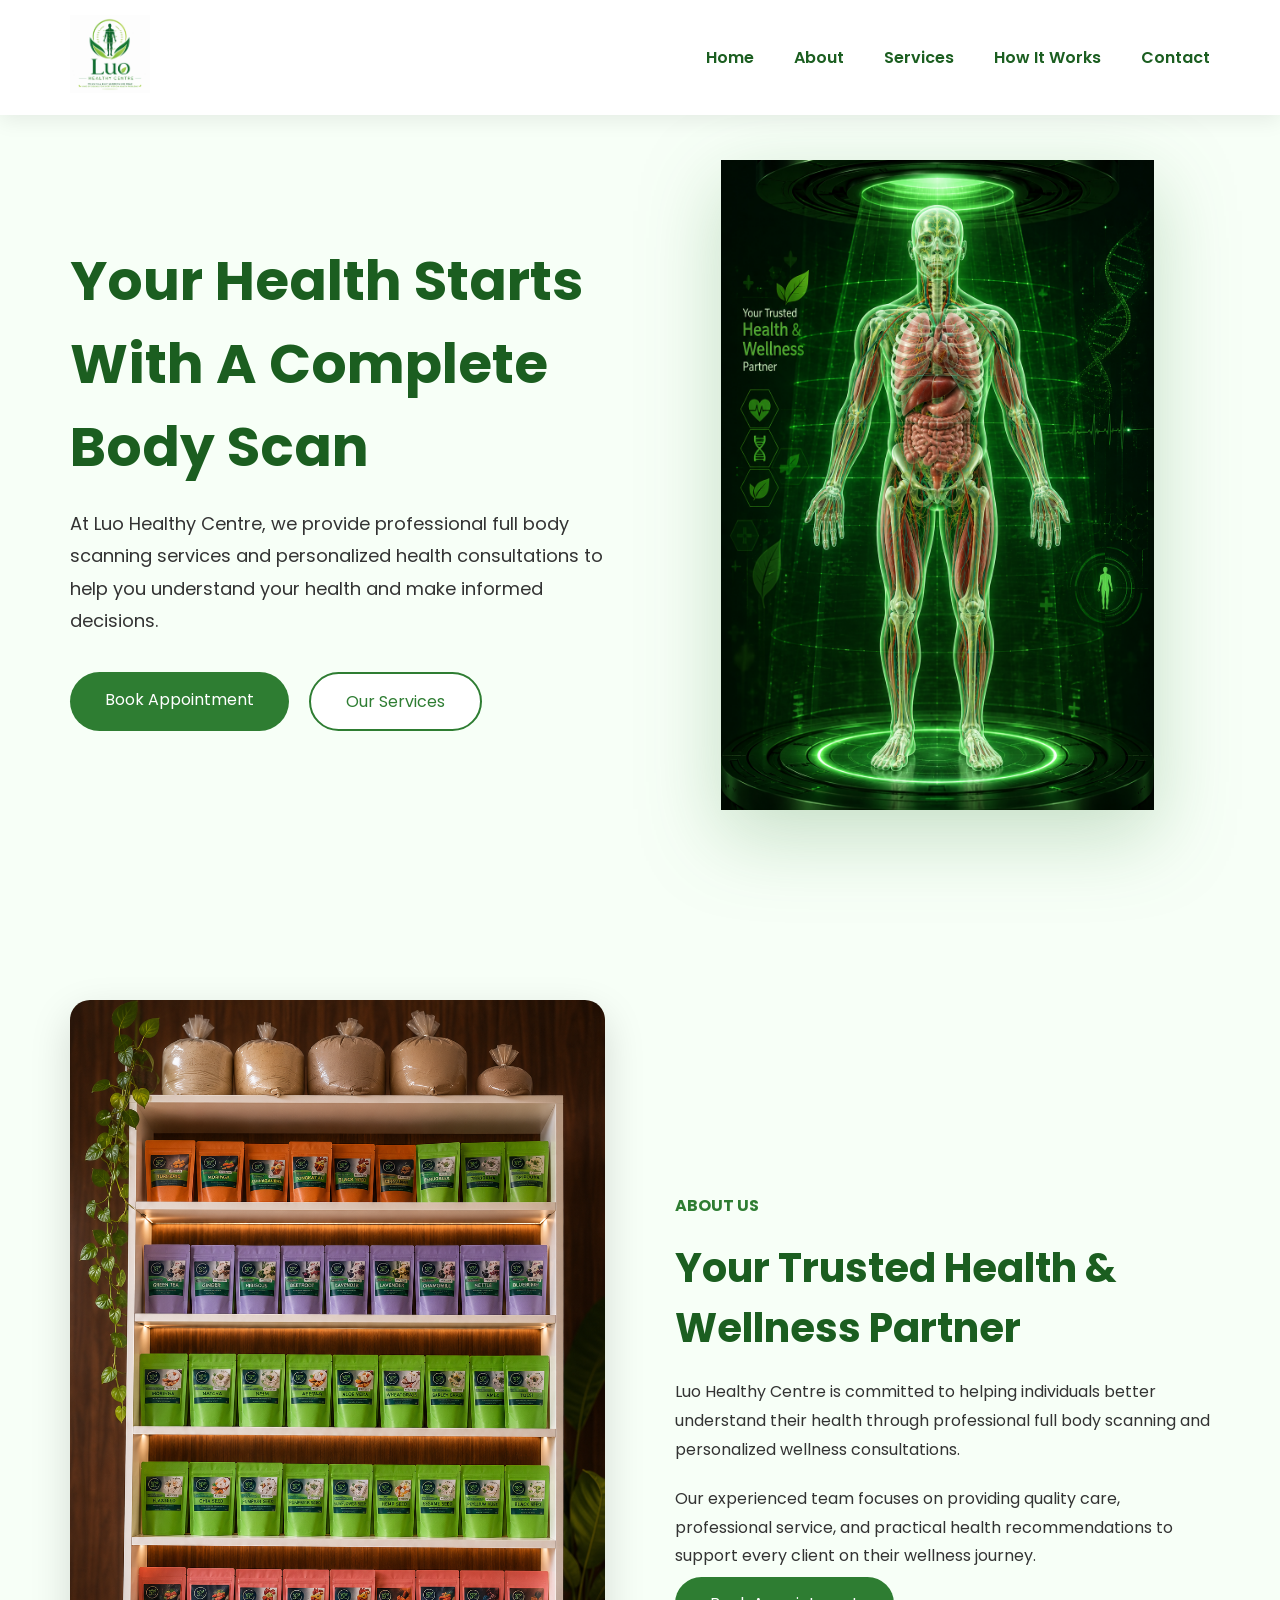
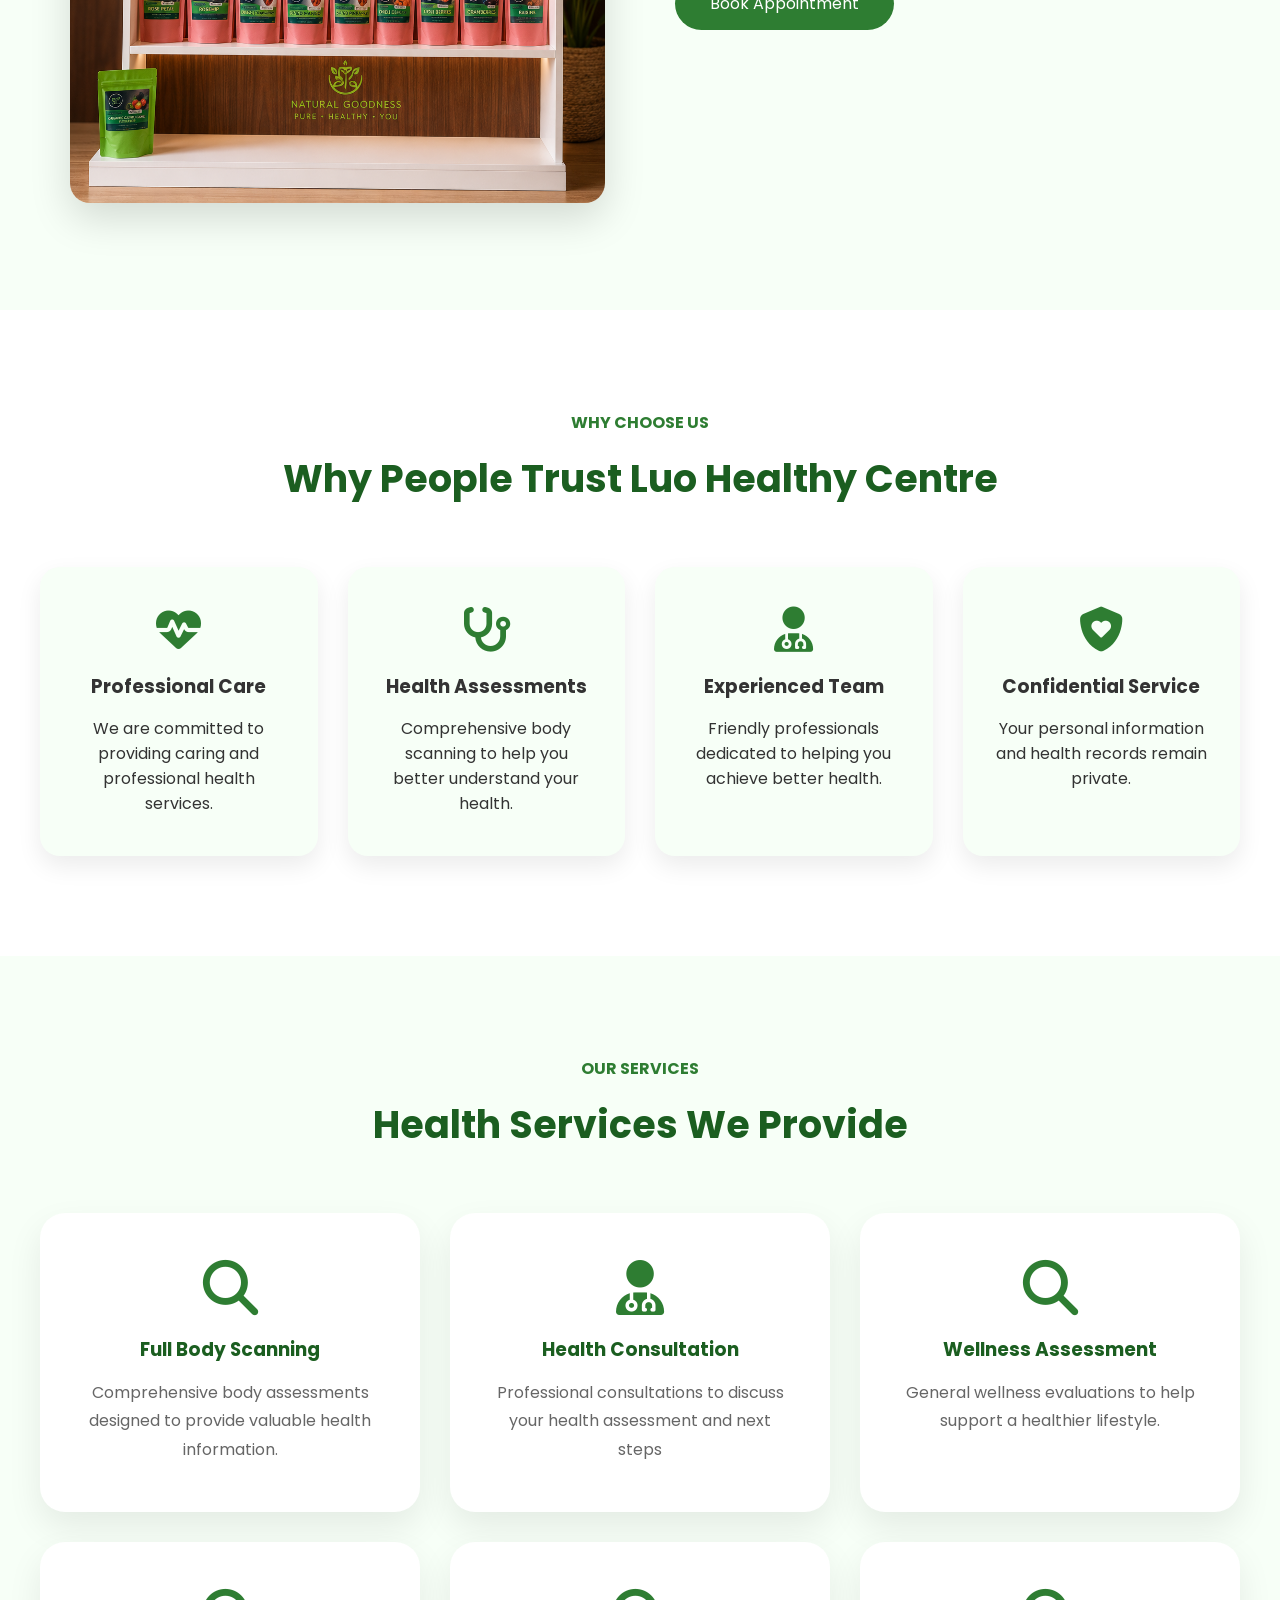
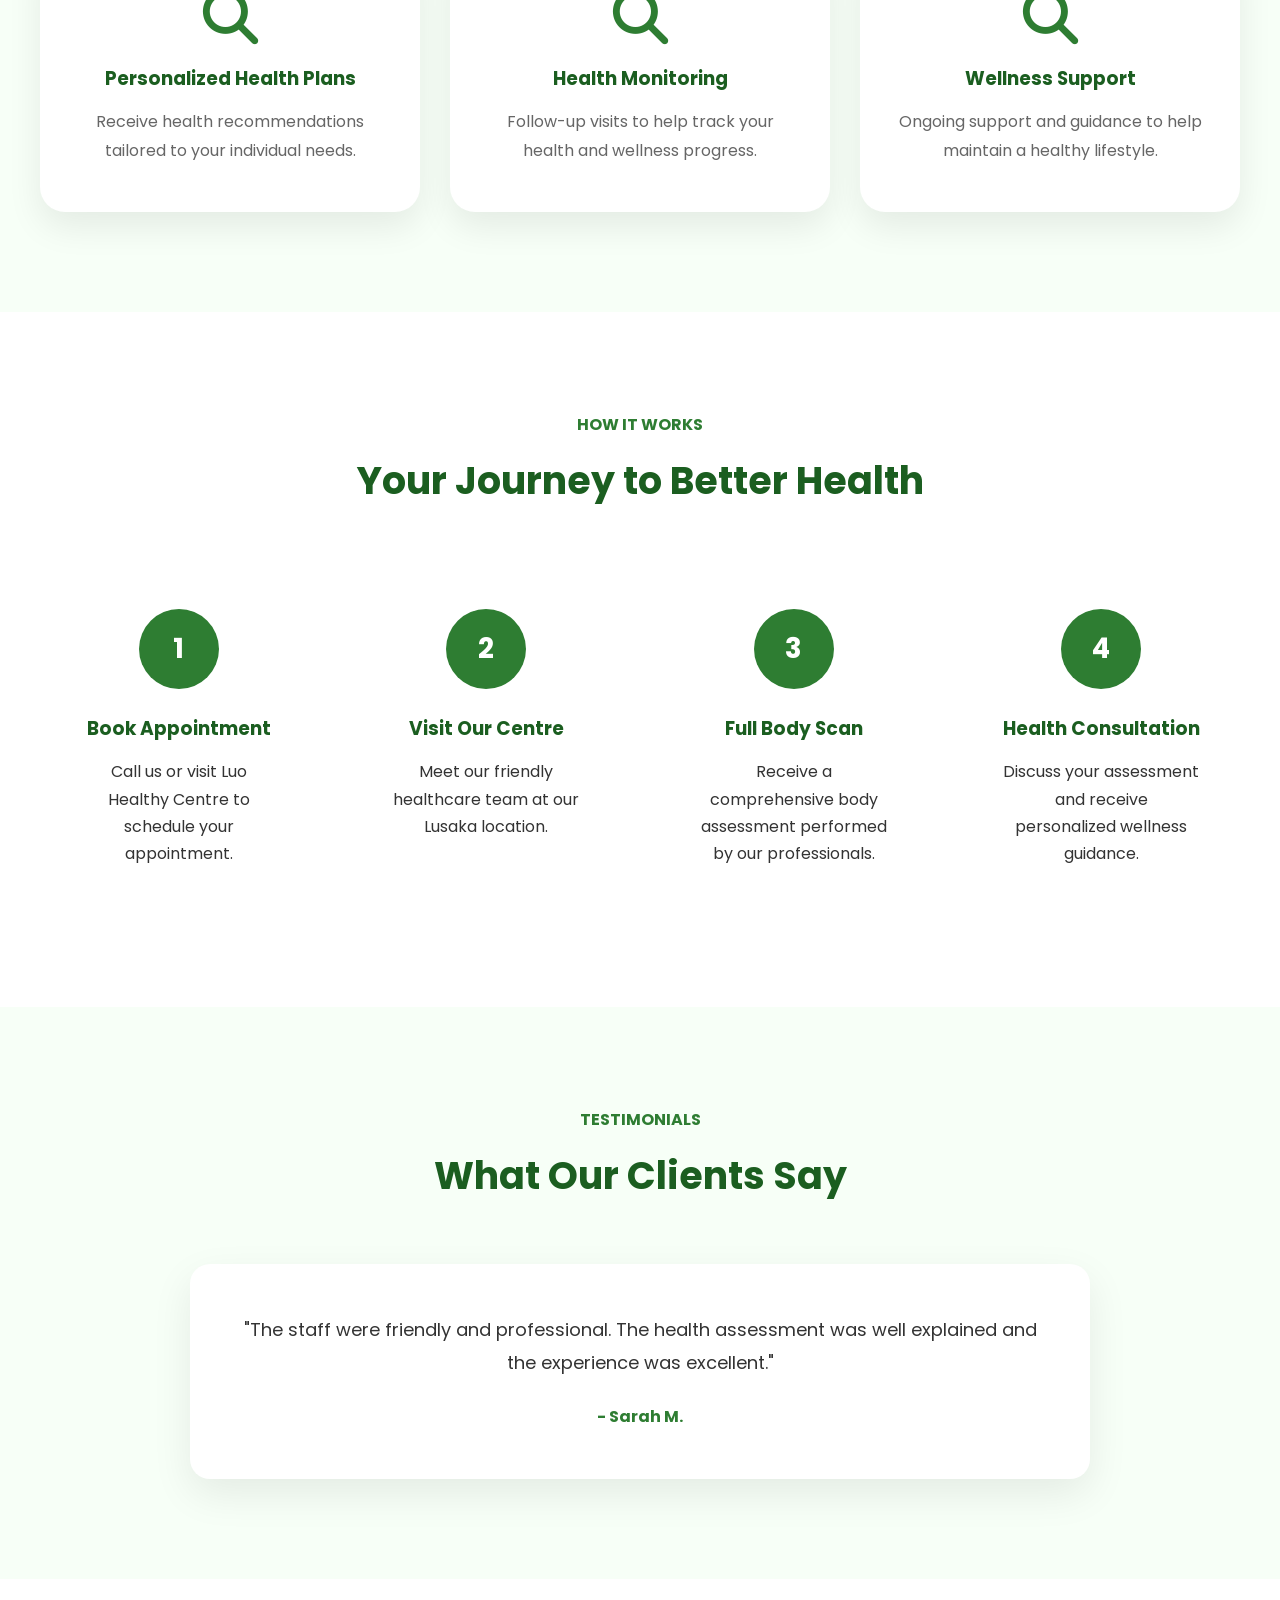
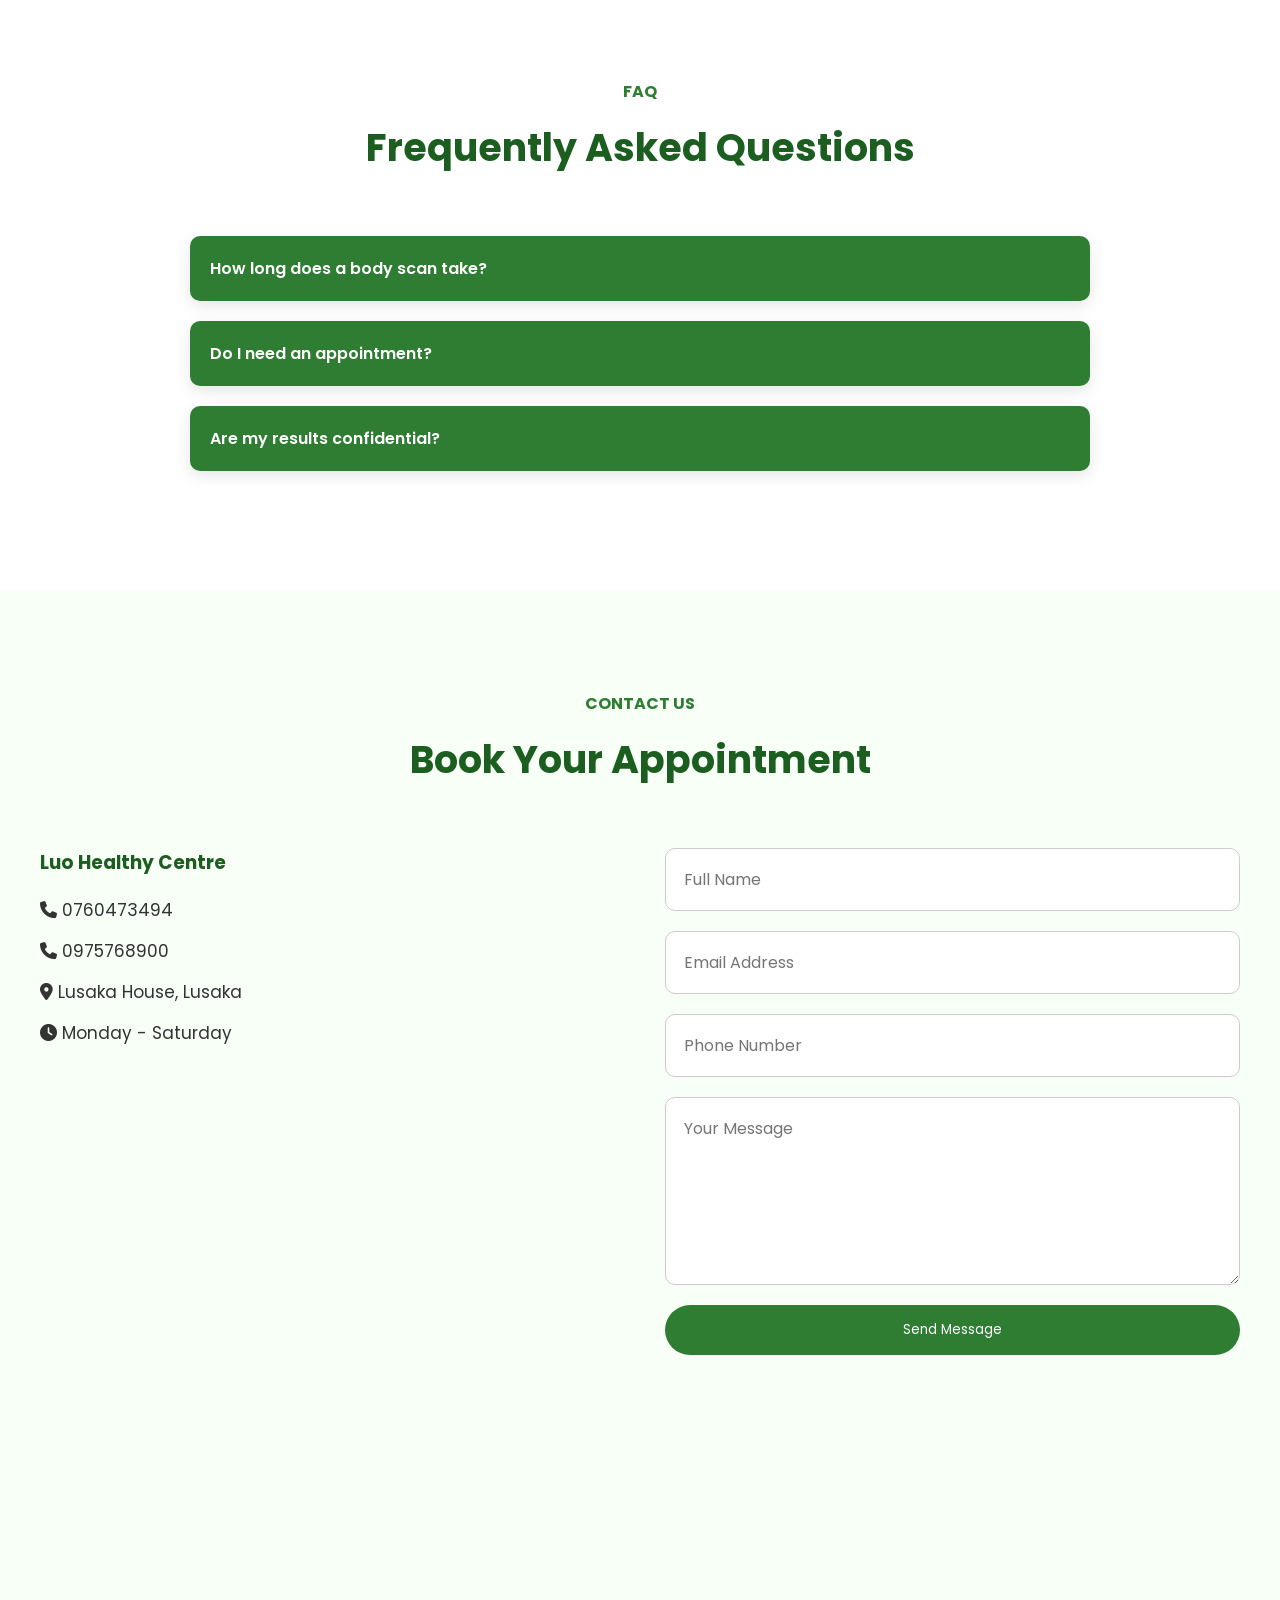
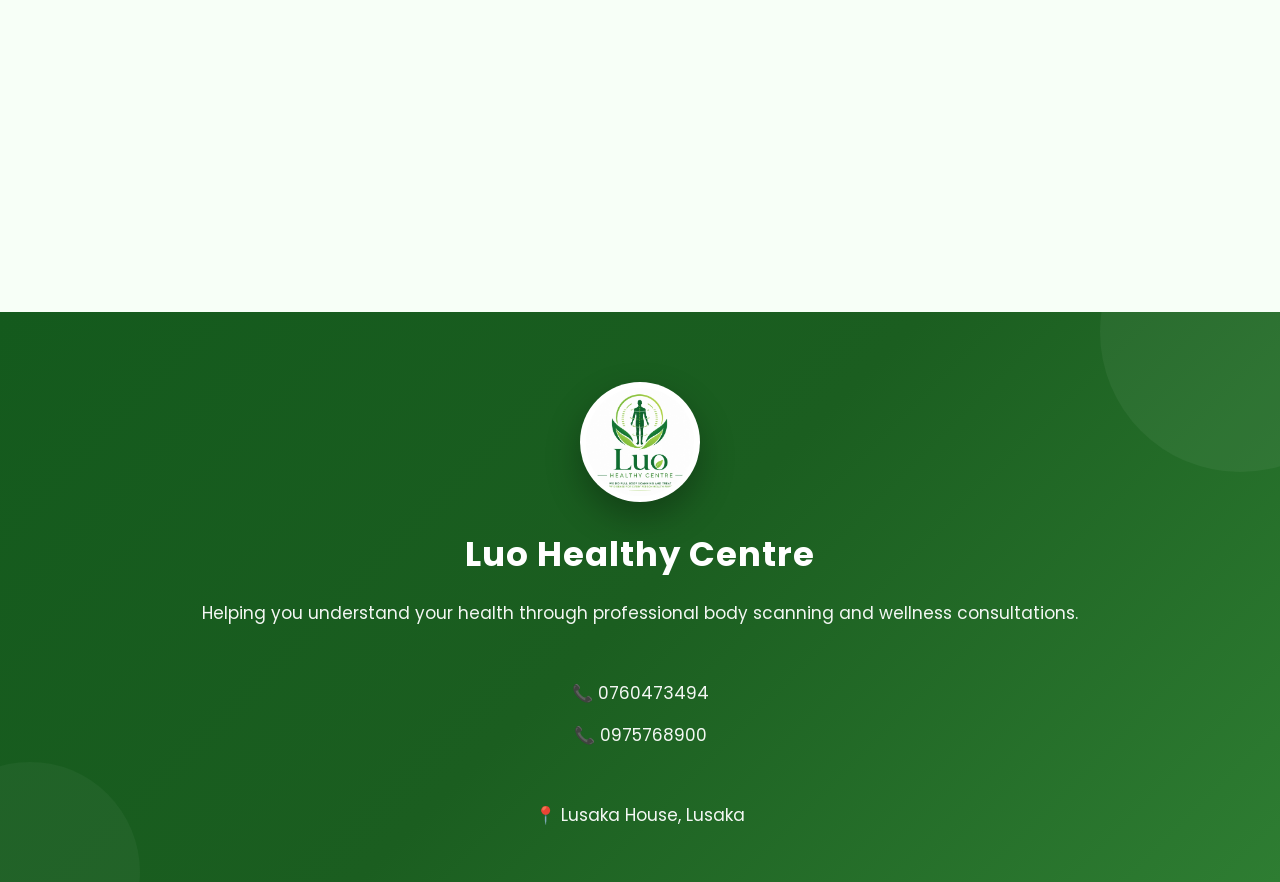
==== index.html @ e128dbad "I have added the chatbot" ====
<!DOCTYPE html>
<html lang="en">

<head>
    <meta charset="UTF-8">
    <meta name="viewport" content="width=device-width, initial-scale=1.0">
    <title>Luo Healthy Centre</title>

    <!-- CSS -->
    <link rel="stylesheet" href="style.css">

    <!-- Font Awesome -->
    <link rel="stylesheet" href="https://cdnjs.cloudflare.com/ajax/libs/font-awesome/6.6.0/css/all.min.css">
</head>

<body>

    <!-- ========================= -->
    <!-- Navigation -->
    <!-- ========================= -->

    <header>

        <nav class="navbar">

            <div class="logo">

                <!-- Replace with your logo -->
                <img src="images/logo.jpeg" alt="Luo Healthy Centre Logo">

            </div>

            <ul class="nav-links">

                <li><a href="#home">Home</a></li>
                <li><a href="#about">About</a></li>
                <li><a href="#services">Services</a></li>
                <li><a href="#how">How It Works</a></li>
                <li><a href="#contact">Contact</a></li>

            </ul>

            <div class="menu-btn">
                <i class="fas fa-bars"></i>
            </div>

        </nav>

    </header>



    <!-- ========================= -->
    <!-- Hero -->
    <!-- ========================= -->

    <section class="hero" id="home">

        <div class="hero-text">

            <h1>Your Health Starts With A Complete Body Scan</h1>

            <p>

                At Luo Healthy Centre, we provide professional full body scanning
                services and personalized health consultations to help you
                understand your health and make informed decisions.

            </p>

            <div class="hero-buttons">

                <a href="#" class="btn" id="openBooking">Book Appointment </a>

                <a href="#services" class="btn btn-outline">Our Services</a>

            </div>

        </div>


        <div class="hero-image">

            <!-- Replace with your hero image -->

            <img src="images/anatomy.png" alt="Healthcare">

        </div>

    </section>



    <!-- ========================= -->
    <!-- About -->
    <!-- ========================= -->

    <section class="about" id="about">

        <div class="about-image">

            <img src="images/p1.png" alt="Luo Healthy Centre">

        </div>

        <div class="about-content">

            <span>ABOUT US</span>

            <h2>Your Trusted Health & Wellness Partner</h2>

            <p>

                Luo Healthy Centre is committed to helping individuals better understand
                their health through professional full body scanning and personalized
                wellness consultations.

            </p>

            <p>

                Our experienced team focuses on providing quality care, professional
                service, and practical health recommendations to support every client
                on their wellness journey.

            </p>

            <a href="#contact" class="btn">Book Appointment</a>

        </div>

    </section>



    <!-- ========================= -->
    <!-- Why Choose Us -->
    <!-- ========================= -->

    <section class="why">

        <div class="section-title">

            <span>WHY CHOOSE US</span>

            <h2>Why People Trust Luo Healthy Centre</h2>

        </div>


        <div class="why-container">

            <div class="why-card">

                <i class="fas fa-heart-pulse"></i>

                <h3>Professional Care</h3>

                <p>
                    We are committed to providing caring and professional health services.
                </p>

            </div>

            <div class="why-card">

                <i class="fas fa-stethoscope"></i>

                <h3>Health Assessments</h3>

                <p>
                    Comprehensive body scanning to help you better understand your health.
                </p>

            </div>

            <div class="why-card">

                <i class="fas fa-user-doctor"></i>

                <h3>Experienced Team</h3>

                <p>
                    Friendly professionals dedicated to helping you achieve better health.
                </p>

            </div>

            <div class="why-card">

                <i class="fas fa-shield-heart"></i>

                <h3>Confidential Service</h3>

                <p>
                    Your personal information and health records remain private.
                </p>

            </div>

        </div>

    </section>



    <!-- ========================= -->
    <!-- Services -->
    <!-- ========================= -->

    <section class="services" id="services">

        <div class="section-title">

            <span>OUR SERVICES</span>

            <h2>Health Services We Provide</h2>

        </div>



        <!-- Full Body Scanning -->
        <div class="service-details" id="scan">

            <span class="close-service" onclick="closeService('scan')">&times;</span>



            <div class="service-info">

                <h2>Full Body Scanning</h2>

                <p>
                    Our Full Body Scanning service provides a comprehensive,
                    non-invasive assessment of your body's overall health.
                    The scan is designed to identify potential health concerns,
                    monitor body systems, and provide valuable information to
                    support your wellness journey.
                </p>

                <h3>What the Scan Can Help Assess</h3>

                <ul>
                    <li>General body health</li>
                    <li>Organ function indicators</li>
                    <li>Circulation and cardiovascular wellness</li>
                    <li>Bone and joint health</li>
                    <li>Nutritional status</li>
                    <li>Body composition</li>
                    <li>Stress levels</li>
                    <li>Overall wellness indicators</li>
                </ul>

                <div class="service-image">
                    <img src="images/first.png" alt="Full Body Scan">
                </div>
                <h3>Benefits</h3>

                <ul>
                    <li>Non-invasive procedure</li>
                    <li>No surgery required</li>
                    <li>Fast assessment</li>
                    <li>Personalized wellness recommendations</li>
                    <li>Early awareness of potential health concerns</li>
                </ul>

                <h3>Duration</h3>

                <p>
                    Approximately 30–60 minutes.
                </p>

                <h3>After Your Scan</h3>

                <p>
                    One of our healthcare professionals will review your
                    results with you and explain the findings. You will
                    receive practical recommendations to help improve
                    your health and wellbeing.
                </p>

                <a href="#contact" class="btn">Book Appointment</a>

            </div>

        </div>



        <!-- Health Consultation Details -->
        <div class="service-details" id="consultation">

            <span class="close-service" onclick="closeService('consultation')">&times;</span>

            <div class="service-info">

                <h2>Health Consultation</h2>

                <p>
                    Our Health Consultation service gives you the opportunity to
                    discuss your health assessment with our experienced professionals.
                    We explain your results clearly and provide practical guidance
                    tailored to your individual health needs.
                </p>

                <h3>What You Will Receive</h3>

                <ul>
                    <li>One-on-one consultation</li>
                    <li>Review of your body scan results</li>
                    <li>Professional health advice</li>
                    <li>Personalized wellness recommendations</li>
                    <li>Opportunity to ask questions</li>
                </ul>

                <div class="service-image">
                    <img src="images/wellness-support.JPG" alt="Full Body Scan">
                </div>

                <h3>Benefits</h3>

                <ul>
                    <li>Better understanding of your health</li>
                    <li>Clear explanation of assessment results</li>
                    <li>Practical lifestyle guidance</li>
                    <li>Support for healthier decision making</li>
                </ul>

                <h3>Duration</h3>

                <p>Approximately 30–45 minutes.</p>

                <a href="#contact" class="btn">Book Appointment</a>

            </div>

        </div>




        <!-- Wellness Support -->
        <div class="service-details" id="wellness">

            <span class="close-service" onclick="closeService('wellness')">&times;</span>

            <div class="service-info">

                <h2>Wellness Assessment</h2>

                <p>
                    Our Wellness Assessment provides a complete overview of your current health and well-being. Using
                    advanced body scanning technology and a personalized consultation, we evaluate key indicators that
                    may help identify potential imbalances before they become more serious.
                </p>

                <h3>What We Assess</h3>

                <ul>
                    <li>Overall body wellness</li>
                    <li>Energy levels and fatigue indicators</li>
                    <li>Nutritional balance</li>
                    <li>Stress and lifestyle factors</li>
                    <li>General organ health overview</li>
                    <li>Body composition and weight management</li>
                    <li>Hydration status</li>
                    <li>Metabolic wellness</li>
                </ul>

                <div class="service-image">
                    <img src="images/seven.jpg" alt="Full Body Scan">
                </div>

                <h3>Benefits</h3>

                <ul>
                    <li>✔ Personalized wellness report</li>
                    <li>✔ Early identification of potential health concerns</li>
                    <li>✔ Better understanding of your body's condition</li>
                    <li>✔ Guidance for healthier lifestyle choices</li>
                    <li>✔ Nutrition and wellness recommendations</li>
                    <li>✔ Progress tracking during future visits</li>
                    <li>✔ Improved confidence in managing your health</li>
                </ul>
                <a href="#contact" class="btn">Book Appointment</a>

            </div>

        </div>




        <!-- Personalized Health Plans -->
        <div class="service-details" id="plans">

            <span class="close-service" onclick="closeService('plans')">&times;</span>

            <div class="service-info">

                <h2>Personalized Health Plans</h2>

                <p>
                    Every individual has unique health needs and wellness goals. Our Personalized Health Plans are
                    designed to provide recommendations tailored to your body scan results, lifestyle, and overall
                    health objectives. We work with you to create a practical plan that supports long-term wellness and
                    healthy living.
                </p>

                <h3>What's Included</h3>

                <ul>
                    <li>Personalized wellness recommendations</li>
                    <li>Lifestyle improvement guidances</li>
                    <li>Nutrition and healthy eating advice</li>
                    <li>Physical activity recommendations</li>
                    <li>Stress management strategies</li>
                    <li>Wellness goal planning</li>
                    <li>Progress monitoring and follow-up</li>
                    <li>Ongoing support and adjustments</li>
                </ul>

                <div class="service-image">
                    <img src="images/five.jpg" alt="Full Body Scan">
                </div>

                <h3>Benefits</h3>

                <ul>
                    <li>✔ Health plan tailored to your individual needs</li>
                    <li>✔ Clear and achievable wellness goals</li>
                    <li>✔ Practical lifestyle recommendations</li>
                    <li>✔ Better understanding of your health priorities</li>
                    <li>✔ Support for long-term healthy habits</li>
                    <li>✔ Improved motivation to maintain a healthier lifestyle</li>
                    <li>✔ Regular progress reviews and guidance</li>
                </ul>

                <h3>Why Choose Luo Healthy Centre?</h3>

                <p>At Luo Healthy Centre, we understand that no two people are alike. Our personalized health plans are
                    designed around your unique needs, helping you make informed lifestyle choices through practical
                    guidance, ongoing support, and a commitment to your long-term well-being.</p>

                <a href="#contact" class="btn">Book Appointment</a>

            </div>

        </div>

        <!-- Health Monitoring -->
        <div class="service-details" id="monitoring">

            <span class="close-service" onclick="closeService('Health Monitoring')">&times;</span>

            <div class="service-info">

                <h2>Ongoing Health Monitoring</h2>

                <p>
                    Our Health Monitoring service is designed to help you stay informed about your wellness over time.
                    Through regular follow-up visits and wellness assessments, we monitor your progress, review any
                    changes in your health, and provide updated recommendations to help you achieve your long-term
                    wellness goals.
                    <br>
                    Regular monitoring can help you understand how your lifestyle choices are affecting your overall
                    well-being and keep you motivated on your health journey.
                </p>

                <h3>What We Monitor</h3>

                <ul>
                    <li>Overall wellness progress</li>
                    <li>Changes in body scan results</li>
                    <li>Lifestyle and wellness improvements</li>
                    <li>Nutrition and healthy habits</li>
                    <li>Weight and body composition</li>
                    <li>Energy and general well-being</li>
                    <li>Progress toward personal health goals</li>
                    <li>Areas that may require additional attention</li>
                </ul>

                <div class="service-image">
                    <img src="images/six.jpg" alt="Full Body Scan">
                </div>

                <h3>Benefits</h3>

                <ul>
                    <li>✔ Track your wellness progress over time</li>
                    <li>✔ Measure improvements through follow-up assessments</li>
                    <li>✔ Receive updated personalized recommendations</li>
                    <li>✔ Stay motivated with regular health reviews</li>
                    <li>✔ Identify changes in your overall wellness</li>
                    <li>✔ Support long-term healthy lifestyle habits</li>
                    <li>✔ Build confidence in managing your health</li>
                </ul>

                <h3>This service is ideal for:</h3>

                <p>Clients who have completed a wellness assessment <br>
                    Individuals following a personalized health plan <br>
                    People making lifestyle or nutrition changes <br>
                    Anyone committed to maintaining long-term wellness <br>
                    Individuals who want regular health progress reviews</p>

                <a href="#contact" class="btn">Book Appointment</a>

            </div>

        </div>



        <!-- Wellness Support -->
        <div class="service-details" id="wellness-support">

            <span class="close-service" onclick="closeService('wellness-support')">&times;</span>

            <div class="service-info">

                <h2>Ongoing Wellness Support</h2>

                <p>
                    Maintaining good health is an ongoing journey, and our Wellness Support service is designed to help
                    you stay on track. We provide continuous guidance, follow-up assessments, and practical
                    recommendations to help you achieve and maintain your long-term wellness goals.

                    <br>
                    Whether you're working toward a healthier lifestyle or monitoring your progress, our team is here to
                    support you every step of the way.
                </p>

                <h3>Our Wellness Support Includes</h3>

                <ul>
                    <li>Regular wellness follow-up sessions</li>
                    <li>Progress monitoring and evaluations</li>
                    <li>Healthy lifestyle guidance</li>
                    <li>Nutrition and wellness recommendations</li>
                    <li>Stress management support</li>
                    <li>Healthy habit coaching</li>
                    <li>Answers to your wellness questions</li>
                    <li>Personalized wellness advice</li>

                </ul>

                <div class="service-image">
                    <img src="images/two.jpg" alt="Full Body Scan">
                </div>

                <h3>Benefits</h3>

                <ul>
                    <li>✔ Continuous guidance on your wellness journey</li>
                    <li>✔ Support for maintaining healthy lifestyle habits</li>
                    <li>✔ Regular monitoring of your progress</li>
                    <li>✔ Personalized recommendations as your needs change</li>
                    <li>✔ Increased motivation and accountability</li>
                    <li>✔ Improved overall well-being</li>
                    <li>✔ Long-term wellness support</li>
                </ul>

                <h3>This service is ideal for:</h3>

                <p>Individuals committed to improving their health <br>
                    Clients following a personalized health plan <br>
                    People seeking ongoing wellness guidance <br>
                    Anyone looking to maintain a healthy lifestyle <br>
                    Individuals wanting regular wellness check-ins</p>

                <a href="#contact" class="btn">Book Appointment</a>

            </div>

        </div>

        <!-- Nav Bar-->
        <div class="services-container">

            <div class="service-card" onclick="openService('scan')">

                <i class="fas fa-magnifying-glass"></i>

                <h3>Full Body Scanning</h3>

                <p>
                    Comprehensive body assessments designed to provide valuable health information.
                </p>

            </div>


            <div class="service-card" onclick="openService('consultation')">

                <i class="fas fa-user-doctor"></i>

                <h3>Health Consultation</h3>

                <p>
                    Professional consultations to discuss your health assessment and
                    next steps
                </p>

            </div>


            <div class="service-card" onclick="openService('wellness')">

                <i class="fas fa-magnifying-glass"></i>

                <h3>Wellness Assessment</h3>

                <p>
                    General wellness evaluations to help support a healthier lifestyle.
                </p>

            </div>


            <div class="service-card" onclick="openService('plans')">

                <i class="fas fa-magnifying-glass"></i>

                <h3>Personalized Health Plans</h3>

                <p>
                    Receive health recommendations tailored to your individual needs.
                </p>

            </div>



            <div class="service-card" onclick="openService('wellness')">

                <i class="fas fa-magnifying-glass"></i>

                <h3>Health Monitoring</h3>

                <p>
                    Follow-up visits to help track your health and wellness progress.
                </p>

            </div>


            <div class="service-card" onclick="openService('wellness-support')">

                <i class="fas fa-magnifying-glass"></i>

                <h3>Wellness Support</h3>

                <p>
                    Ongoing support and guidance to help maintain a healthy lifestyle.
                </p>

            </div>
        </div>

    </section>




    <!-- ========================= -->
    <!-- HOW IT WORKS -->
    <!-- ========================= -->

    <section class="how-it-works" id="how">

        <div class="section-title">

            <span>HOW IT WORKS</span>

            <h2>Your Journey to Better Health</h2>

        </div>

        <div class="steps">

            <div class="step">

                <div class="circle">1</div>

                <h3>Book Appointment</h3>

                <p>Call us or visit Luo Healthy Centre to schedule your appointment.</p>

            </div>

            <div class="step">

                <div class="circle">2</div>

                <h3>Visit Our Centre</h3>

                <p>Meet our friendly healthcare team at our Lusaka location.</p>

            </div>

            <div class="step">

                <div class="circle">3</div>

                <h3>Full Body Scan</h3>

                <p>Receive a comprehensive body assessment performed by our professionals.</p>

            </div>

            <div class="step">

                <div class="circle">4</div>

                <h3>Health Consultation</h3>

                <p>Discuss your assessment and receive personalized wellness guidance.</p>

            </div>

        </div>

    </section>


    <!-- ========================= -->
    <!-- TESTIMONIALS -->
    <!-- ========================= -->

    <section class="testimonials">

        <div class="section-title">

            <span>TESTIMONIALS</span>

            <h2>What Our Clients Say</h2>

        </div>

        <div class="testimonial-slider">

            <div class="testimonial active">

                <p>

                    "The staff were friendly and professional. The health assessment was
                    well explained and the experience was excellent."

                </p>

                <h4>- Sarah M.</h4>

            </div>

            <div class="testimonial">

                <p>

                    "Excellent service and a clean environment. I felt welcomed from the
                    moment I arrived."

                </p>

                <h4>- John K.</h4>

            </div>

            <div class="testimonial">

                <p>

                    "Highly recommend Luo Healthy Centre to anyone looking for professional
                    health assessments."

                </p>

                <h4>- Grace L.</h4>

            </div>

        </div>

    </section>


    <!-- ========================= -->
    <!-- FAQ -->
    <!-- ========================= -->

    <section class="faq">

        <div class="section-title">

            <span>FAQ</span>

            <h2>Frequently Asked Questions</h2>

        </div>

        <div class="faq-container">

            <div class="faq-item">

                <div class="faq-question">
                    How long does a body scan take?
                </div>

                <div class="faq-answer">
                    Most body scans take between 30 and 60 minutes depending on the assessment.
                </div>

            </div>

            <div class="faq-item">

                <div class="faq-question">
                    Do I need an appointment?
                </div>

                <div class="faq-answer">
                    Appointments are recommended, but walk-ins are accepted when available.
                </div>

            </div>

            <div class="faq-item">

                <div class="faq-question">
                    Are my results confidential?
                </div>

                <div class="faq-answer">
                    Yes. All consultations and health information remain private.
                </div>

            </div>

        </div>

    </section>



    <!-- ========================= -->
    <!-- CONTACT -->
    <!-- ========================= -->

    <section class="contact" id="contact">

        <div class="section-title">

            <span>CONTACT US</span>

            <h2>Book Your Appointment</h2>

        </div>

        <div class="contact-container">

            <div class="contact-info">

                <h3>Luo Healthy Centre</h3>

                <p><i class="fas fa-phone"></i> 0760473494</p>

                <p><i class="fas fa-phone"></i> 0975768900</p>

                <p><i class="fas fa-location-dot"></i> Lusaka House, Lusaka</p>

                <p><i class="fas fa-clock"></i> Monday - Saturday</p>

            </div>



            <form class="contact-form">

                <input type="text" placeholder="Full Name" required>

                <input type="email" placeholder="Email Address" required>

                <input type="tel" placeholder="Phone Number">

                <textarea rows="6" placeholder="Your Message"></textarea>

                <button type="submit" class="btn">

                    Send Message

                </button>

            </form>

        </div>

    </section>



    <!-- ========================= -->
    <!-- GOOGLE MAP -->
    <!-- ========================= -->

    <section class="map">

        <iframe src="https://www.google.com/maps?q=Lusaka+House+Lusaka&output=embed" allowfullscreen="" loading="lazy">
        </iframe>

    </section>



    <!-- ========================= -->
    <!-- FOOTER -->
    <!-- ========================= -->

    <footer>

        <div class="footer-content">

            <img src="images/logo.jpeg" alt="Logo">

            <h3>Luo Healthy Centre</h3>

            <p>

                Helping you understand your health through professional body scanning and
                wellness consultations.

            </p>
            <br>
            <p>

                📞 0760473494

            </p>

            <p>

                📞 0975768900

            </p>
            <br>
            <p>

                📍 Lusaka House, Lusaka

            </p>

        </div>

    </footer>



    <button id="topBtn">

        <i class="fas fa-arrow-up"></i>

    </button>


    <!-- ========================= -->
    <!-- BOOKING MODAL -->
    <!-- ========================= -->

    <div class="booking-modal" id="bookingModal">

        <div class="booking-content">

            <span class="close-btn">&times;</span>

            <h2>Book Your Appointment</h2>

            <p>Fill in the form below and we'll contact you shortly.</p>

            <form id="bookingForm">

                <input type="text" placeholder="Full Name" required>

                <input type="tel" placeholder="Phone Number" required>

                <input type="email" placeholder="Email Address">

                <input type="date" required>

                <select required>

                    <option value="">Select Service</option>

                    <option>Full Body Scan</option>

                    <option>Health Consultation</option>

                    <option>Wellness Assessment</option>

                    <option>Health Monitoring</option>

                </select>

                <textarea rows="5" placeholder="Additional Information"></textarea>

                <button type="submit" class="btn">

                    Book Now

                </button>

            </form>

        </div>

    </div>

    <script src="//code.tidio.co/jkm3al3pnouycela85pk0wllbigv1yim.js" async></script>

</body>

</html>
---- style.css ----
/* Google Font */

@import url('https://fonts.googleapis.com/css2?family=Poppins:wght@300;400;500;600;700;800&display=swap');

* {
    margin: 0;
    padding: 0;
    box-sizing: border-box;
    scroll-behavior: smooth;
    font-family: 'Poppins', sans-serif;
}

body {

    background: #f7fff7;
    color: #333;

}

/* ======================= */
/* Navbar */
/* ======================= */

header {

    width: 100%;
    position: fixed;
    top: 0;
    left: 0;
    z-index: 1000;

    background: white;

    box-shadow: 0 5px 20px rgba(0, 0, 0, .08);

}

.navbar {

    max-width: 1200px;
    margin: auto;

    display: flex;
    justify-content: space-between;
    align-items: center;

    padding: 15px 30px;

}

.logo img {

    width: 80px;

}

.nav-links {

    display: flex;
    list-style: none;
    gap: 40px;

}

.nav-links a {

    text-decoration: none;
    color: #1b5e20;
    font-weight: 600;
    transition: .3s;

}

.nav-links a:hover {

    color: #7cb342;

}

.menu-btn {

    display: none;
    font-size: 28px;
    color: #2e7d32;
    cursor: pointer;

}


/* ======================= */
/* Hero */
/* ======================= */

.hero {

    max-width: 1200px;
    margin: auto;

    min-height: 100vh;

    display: flex;
    justify-content: space-between;
    align-items: center;

    gap: 50px;

    padding: 120px 30px 50px;

}

.hero-text {

    flex: 1;

}

.hero-text h1 {

    font-size: 55px;

    color: #1b5e20;

    margin-bottom: 20px;

}

.hero-text p {

    font-size: 18px;

    line-height: 1.8;

    margin-bottom: 35px;

}

.hero-buttons {

    display: flex;
    gap: 20px;

}

.btn {

    padding: 15px 35px;

    text-decoration: none;

    border-radius: 40px;

    background: #2e7d32;

    color: white;

    transition: .4s;

}

.btn:hover {

    background: #1b5e20;

}

.btn-outline {

    background: white;

    color: #2e7d32;

    border: 2px solid #2e7d32;

}

.btn-outline:hover {

    background: #2e7d32;

    color: white;

}

/* =======================
HERO IMAGE
======================= */

.hero-image {

    flex: 1;

    display: flex;

    justify-content: center;

    align-items: center;

}

.hero-image img {

    width: 100%;

    max-width: 480px;

    height: 650px;

    object-fit: contain;

    animation: float 4s ease-in-out infinite;

    filter: drop-shadow(0 25px 40px rgba(46, 125, 50, .25));

}

.hero-image img {

    width: 100%;

}


/* ======================= */
/* Responsive */
/* ======================= */

@media(max-width:900px) {



    .about {

        flex-direction: column;

        text-align: center;

    }

    .about-content {

        order: 2;

    }

    /* =======================
ABOUT IMAGE
======================= */

    .about-image {

        flex: 1;

        display: flex;

        justify-content: center;

        align-items: center;

    }

    .about-image img {

        width: 100%;

        max-width: 500px;

        height: 520px;

        object-fit: cover;

        border-radius: 50px;

        box-shadow: 0 20px 45px rgba(0, 0, 0, .15);

        transition: .5s;

    }

    .about-image img:hover {

        transform: scale(1.04);

    }

    .hero {

        flex-direction: column;

        text-align: center;

    }

    .hero-buttons {

        justify-content: center;

    }

    .nav-links {

        position: absolute;

        top: 90px;

        left: -100%;

        background: white;

        width: 100%;

        flex-direction: column;

        text-align: center;

        padding: 30px;

        transition: .4s;

        box-shadow: 0 10px 20px rgba(0, 0, 0, .1);

    }

    .nav-links.active {

        left: 0;

    }

    .menu-btn {

        display: block;

    }

}



/* =======================
ABOUT
======================= */

.about {

    max-width: 1200px;
    margin: 100px auto;

    display: flex;
    align-items: center;
    gap: 70px;

    padding: 0 30px;

}

.about-image {

    flex: 1;

}

.about-image img {

    width: 100%;
    border-radius: 20px;

    box-shadow: 0 15px 40px rgba(0, 0, 0, .15);

}

.about-content {

    flex: 1;

}

.about-content span {

    color: #2e7d32;

    font-weight: 700;

}

.about-content h2 {

    font-size: 40px;

    color: #1b5e20;

    margin: 20px 0;

}

.about-content p {

    line-height: 1.8;

    margin-bottom: 20px;

}


/* =======================
SECTION TITLE
======================= */

.section-title {

    text-align: center;

    margin-bottom: 60px;

}

.section-title span {

    color: #2e7d32;

    font-weight: 700;

}

.section-title h2 {

    font-size: 38px;

    margin-top: 15px;

    color: #1b5e20;

}


/* =======================
WHY CHOOSE US
======================= */

.why {

    background: white;

    padding: 100px 30px;

}

.why-container {

    max-width: 1200px;

    margin: auto;

    display: grid;

    grid-template-columns: repeat(auto-fit, minmax(250px, 1fr));

    gap: 30px;

}

.why-card {

    background: #f7fff7;

    border-radius: 20px;

    padding: 40px 30px;

    text-align: center;

    transition: .4s;

    box-shadow: 0 10px 25px rgba(0, 0, 0, .08);

}

.why-card:hover {

    transform: translateY(-10px);

}

.why-card i {

    font-size: 45px;

    color: #2e7d32;

    margin-bottom: 20px;

}

.why-card h3 {

    margin-bottom: 15px;

}


/* =======================
SERVICES
======================= */

.services {

    padding: 100px 30px;

}

.services-container {

    max-width: 1200px;

    margin: auto;

    display: grid;

    grid-template-columns: repeat(auto-fit, minmax(300px, 1fr));

    gap: 30px;

}

.service-card {

    background: white;

    border-radius: 20px;

    padding: 40px;

    text-align: center;

    box-shadow: 0 15px 35px rgba(0, 0, 0, .08);

    transition: .4s;

}

.service-card:hover {

    transform: translateY(-12px);

}

.service-card i {

    font-size: 50px;

    color: #2e7d32;

    margin-bottom: 20px;

}

.service-card h3 {

    margin-bottom: 15px;

    color: #1b5e20;

}

.service-card p {

    line-height: 1.7;

}



/* =======================
HOW IT WORKS
======================= */

.how-it-works {

    padding: 100px 30px;
    background: white;

}

.steps {

    max-width: 1200px;
    margin: auto;

    display: grid;
    grid-template-columns: repeat(auto-fit, minmax(250px, 1fr));

    gap: 30px;

}

.step {

    text-align: center;
    padding: 40px;

}

.circle {

    width: 80px;
    height: 80px;

    margin: auto auto 25px;

    border-radius: 50%;

    background: #2e7d32;

    color: white;

    display: flex;
    justify-content: center;
    align-items: center;

    font-size: 28px;
    font-weight: bold;

}

.step h3 {

    color: #1b5e20;
    margin-bottom: 15px;

}

.step p {

    line-height: 1.7;

}


/* =======================
STATISTICS
======================= */

.stats {

    background: #2e7d32;

    color: white;

    padding: 80px 30px;

    display: grid;

    grid-template-columns: repeat(auto-fit, minmax(220px, 1fr));

    text-align: center;

    gap: 40px;

}

.stat-box h2 {

    font-size: 50px;

    margin-bottom: 10px;

}


/* =======================
TESTIMONIALS
======================= */

.testimonials {

    padding: 100px 30px;

}

.testimonial-slider {

    max-width: 900px;

    margin: auto;

}

.testimonial {

    display: none;

    background: white;

    padding: 50px;

    border-radius: 20px;

    text-align: center;

    box-shadow: 0 15px 40px rgba(0, 0, 0, .08);

}

.testimonial.active {

    display: block;

}

.testimonial p {

    font-size: 18px;

    line-height: 1.8;

    margin-bottom: 25px;

}

.testimonial h4 {

    color: #2e7d32;

}

/* =======================
FAQ
======================= */

.faq {

    padding: 100px 30px;

    background: white;

}

.faq-container {

    max-width: 900px;

    margin: auto;

}

.faq-item {

    margin-bottom: 20px;

    border-radius: 10px;

    overflow: hidden;

    box-shadow: 0 5px 15px rgba(0, 0, 0, .1);

}

.faq-question {

    background: #2e7d32;

    color: white;

    padding: 20px;

    cursor: pointer;

    font-weight: 600;

}

.faq-answer {

    display: none;

    padding: 20px;

    background: white;

    line-height: 1.8;

}

.faq-item.active .faq-answer {

    display: block;

}



/* =======================
CONTACT
======================= */

.contact {

    padding: 100px 30px;

}

.contact-container {

    max-width: 1200px;

    margin: auto;

    display: grid;

    grid-template-columns: 1fr 1fr;

    gap: 50px;

}

.contact-info h3 {

    color: #1b5e20;

    margin-bottom: 20px;

}

.contact-info p {

    margin-bottom: 15px;

    font-size: 17px;

}

.contact-form {

    display: flex;

    flex-direction: column;

    gap: 20px;

}

.contact-form input,

.contact-form textarea {

    padding: 18px;

    border-radius: 10px;

    border: 1px solid #ccc;

    font-size: 16px;

}

.contact-form button {

    border: none;

    cursor: pointer;

}



/* =======================
MAP
======================= */

.map iframe {

    width: 100%;

    height: 450px;

    border: none;

}



/* =======================
FOOTER
======================= */
/*==========================
        FOOTER
===========================*/

footer {

    background: linear-gradient(135deg, #145a1d, #1b5e20, #2e7d32);

    color: white;

    text-align: center;

    padding: 70px 20px 40px;

    position: relative;

    overflow: hidden;

}

/* Decorative background circles */

footer::before {

    content: "";

    position: absolute;

    width: 280px;
    height: 280px;

    border-radius: 50%;

    background: rgba(255, 255, 255, .05);

    top: -120px;
    right: -100px;

}

footer::after {

    content: "";

    position: absolute;

    width: 220px;
    height: 220px;

    border-radius: 50%;

    background: rgba(255, 255, 255, .04);

    bottom: -100px;
    left: -80px;

}

.footer-content {

    max-width: 900px;

    margin: auto;

    position: relative;

    z-index: 2;

}

.footer-content img {

    width: 120px;
    height: 120px;

    object-fit: cover;

    border-radius: 50%;

    padding: 6px;

    background: white;

    margin-bottom: 20px;

    box-shadow: 0 15px 35px rgba(0, 0, 0, .30);

    transition: .4s;

}

.footer-content img:hover {

    transform: scale(1.08) rotate(5deg);

}

.footer-content h3 {

    font-size: 34px;

    margin-bottom: 18px;

    font-weight: 700;

    letter-spacing: 1px;

}

.footer-content p {

    font-size: 17px;

    line-height: 1.8;

    margin: 12px 0;

    opacity: .95;

}

.footer-content i {

    margin-right: 10px;

    color: #c8f7c5;

}

.copyright {

    margin-top: 35px;

    padding-top: 25px;

    border-top: 1px solid rgba(255, 255, 255, .2);

    font-size: 15px;

    opacity: .8;

}

/* =======================
TOP BUTTON
======================= */

#topBtn {

    position: fixed;

    right: 30px;

    bottom: 30px;

    width: 55px;

    height: 55px;

    border: none;

    border-radius: 50%;

    background: #2e7d32;

    color: white;

    font-size: 22px;

    cursor: pointer;

    display: none;

}



/* =======================
RESPONSIVE
======================= */

@media(max-width:900px) {

    .contact-container {

        grid-template-columns: 1fr;

    }

}



/*=========================
BOOKING MODAL
=========================*/

.booking-modal {

    position: fixed;

    inset: 0;

    background: rgba(0, 0, 0, .65);

    display: flex;

    justify-content: center;

    align-items: center;

    opacity: 0;

    visibility: hidden;

    transition: .35s;

    z-index: 9999;

}

.booking-modal.active {

    opacity: 1;

    visibility: visible;

}

.booking-content {

    width: 90%;

    max-width: 550px;

    background: white;

    border-radius: 20px;

    padding: 40px;

    position: relative;

    animation: popup .4s ease;

}

@keyframes popup {

    from {

        transform: scale(.8);

        opacity: 0;

    }

    to {

        transform: scale(1);

        opacity: 1;

    }

}

.close-btn {

    position: absolute;

    top: 15px;

    right: 20px;

    font-size: 35px;

    cursor: pointer;

    color: #2e7d32;

}

.booking-content h2 {

    text-align: center;

    margin-bottom: 10px;

    color: #1b5e20;

}

.booking-content p {

    text-align: center;

    margin-bottom: 30px;

}

#bookingForm {

    display: flex;

    flex-direction: column;

    gap: 18px;

}

#bookingForm input,
#bookingForm select,
#bookingForm textarea {

    padding: 15px;

    border: 1px solid #ddd;

    border-radius: 10px;

    font-size: 16px;

    outline: none;

    transition: .3s;

}

#bookingForm input:focus,
#bookingForm select:focus,
#bookingForm textarea:focus {

    border-color: #2e7d32;

    box-shadow: 0 0 10px rgba(46, 125, 50, .2);

}





.service-details {
    display: none;
    max-width: 1200px;
    margin: 60px auto;
    padding: 60px;

    background: #fff;
    border-radius: 30px;

    box-shadow: 0 20px 45px rgba(0, 0, 0, .08);

    align-items: center;
    gap: 60px;

    position: relative;
}

.service-details.active {
    display: flex;
}


.service-details img {

    width: 100%;
    height: 380px;

    object-fit: cover;

    border-radius: 20px;

    margin-bottom: 35px;

    box-shadow: 0 20px 35px rgba(0, 0, 0, .15);
}



.service-info {

    flex: 1;

}

.service-info h2 {

    font-size: 42px;

    color: #1b5e20;

    margin-bottom: 20px;
}

.service-info h3 {

    margin-top: 35px;

    margin-bottom: 15px;

    color: #2e7d32;

    font-size: 24px;

    position: relative;

    padding-left: 20px;
}

.service-info h3::before {

    content: "";

    position: absolute;

    left: 0;
    top: 6px;

    width: 6px;
    height: 26px;

    background: #2e7d32;

    border-radius: 20px;
}

.service-info p {

    font-size: 18px;

    line-height: 1.9;

    color: #555;
}

.service-info ul {

    list-style: none;

    margin-top: 20px;
}

.service-info ul li {

    background: #f7fff7;

    margin-bottom: 15px;

    padding: 18px 20px;

    border-left: 5px solid #2e7d32;

    border-radius: 15px;

    font-size: 17px;

    transition: .3s;
}

.service-info ul li:hover {

    transform: translateX(8px);

    background: #eef9ee;
}

.close-service {

    position: absolute;

    right: 30px;
    top: 25px;

    width: 45px;
    height: 45px;

    border-radius: 50%;

    background: #2e7d32;

    color: white;

    display: flex;
    justify-content: center;
    align-items: center;

    font-size: 26px;

    cursor: pointer;

    transition: .3s;
}

.close-service:hover {

    background: #1b5e20;

    transform: rotate(90deg);
}

.service-details {
    position: relative;
}


.service-info .btn {

    margin-top: 35px;

    display: inline-block;

    padding: 16px 38px;

    font-size: 17px;

    border-radius: 50px;

    box-shadow: 0 15px 30px rgba(46, 125, 50, .25);
}


@media(max-width:900px) {

    .service-details.active {

        flex-direction: column;

    }

    .service-details img {

        width: 100%;
        height: 250px;

    }

    .service-info h2 {

        font-size: 28px;

    }

}



@keyframes fade {

    from {

        opacity: 0;
        transform: translateY(30px);

    }

    to {

        opacity: 1;
        transform: translateY(0);

    }

}


.service-info {
    flex: 1;
    order: 1;

    display: flex;
    flex-direction: column;
    justify-content: center;
    align-items: flex-start;

    text-align: left;
}

.service-details.active {
    display: flex;
    flex-direction: column;
    align-items: flex-start;
    gap: 35px;
}


.service-image {
    width: 100%;
}

.service-image img {
    width: 100%;
    height: 450px;
    object-fit: cover;

    border-radius: 25px;

    box-shadow: 0 20px 40px rgba(0, 0, 0, .15);

    transition: .4s;
}

.service-image img:hover {
    transform: scale(1.02);
}

/*=========================================
        PREMIUM BOOKING MODAL
=========================================*/

.booking-modal {
    position: fixed;
    inset: 0;
    background: rgba(0, 0, 0, .75);
    backdrop-filter: blur(10px);
    display: flex;
    justify-content: center;
    align-items: center;
    opacity: 0;
    visibility: hidden;
    transition: .4s;
    z-index: 9999;
}

.booking-modal.active {
    opacity: 1;
    visibility: visible;
}

.booking-content {

    width: 92%;
    max-width: 650px;

    background: #fff;

    border-radius: 30px;

    padding: 45px;

    position: relative;

    overflow: hidden;

    box-shadow:
        0 30px 80px rgba(0, 0, 0, .25);

    animation: popup .45s ease;
}

/* Decorative top line */

.booking-content::before {

    content: "";

    position: absolute;

    top: 0;
    left: 0;

    width: 100%;
    height: 8px;

    background: linear-gradient(90deg,
            #2e7d32,
            #66bb6a,
            #2e7d32);

}

/* Close Button */

.close-btn {

    position: absolute;

    right: 20px;
    top: 18px;

    width: 45px;
    height: 45px;

    border-radius: 50%;

    background: #f1f8f2;

    display: flex;
    justify-content: center;
    align-items: center;

    color: #2e7d32;

    font-size: 28px;

    cursor: pointer;

    transition: .3s;
}

.close-btn:hover {

    background: #2e7d32;

    color: white;

    transform: rotate(90deg);

}

.booking-content h2 {

    font-size: 36px;

    color: #1b5e20;

    text-align: center;

    margin-bottom: 12px;

}

.booking-content p {

    text-align: center;

    color: #666;

    margin-bottom: 35px;

    font-size: 17px;

}

/* Form */

#bookingForm {

    display: grid;

    gap: 22px;

}

#bookingForm input,
#bookingForm select,
#bookingForm textarea {

    width: 100%;

    padding: 18px 20px;

    border-radius: 15px;

    border: 2px solid #e3e3e3;

    background: #fafafa;

    font-size: 16px;

    transition: .35s;

    outline: none;

}

#bookingForm textarea {

    resize: none;

}

#bookingForm input:focus,
#bookingForm select:focus,
#bookingForm textarea:focus {

    border-color: #2e7d32;

    background: white;

    box-shadow: 0 0 18px rgba(46, 125, 50, .18);

}

/* Placeholder */

#bookingForm input::placeholder,
#bookingForm textarea::placeholder {

    color: #888;

}

/* Select Arrow */

#bookingForm select {

    cursor: pointer;

}

/* Button */

#bookingForm .btn {

    width: 100%;

    padding: 18px;

    font-size: 18px;

    font-weight: 600;

    border: none;

    border-radius: 50px;

    background: linear-gradient(135deg,
            #2e7d32,
            #43a047);

    color: white;

    cursor: pointer;

    transition: .35s;

    box-shadow:
        0 15px 30px rgba(46, 125, 50, .3);

}

#bookingForm .btn:hover {

    transform: translateY(-4px);

    box-shadow:
        0 25px 45px rgba(46, 125, 50, .35);

}

/* Popup Animation */

@keyframes popup {

    from {

        opacity: 0;
        transform: translateY(40px) scale(.9);

    }

    to {

        opacity: 1;
        transform: translateY(0) scale(1);

    }

}

/* Mobile */

@media(max-width:768px) {

    .booking-content {

        padding: 30px 25px;

    }

    .booking-content h2 {

        font-size: 28px;

    }

}


.service-card {

    position: relative;

    background: white;

    border-radius: 25px;

    padding: 45px 35px;

    text-align: center;

    cursor: pointer;

    overflow: hidden;

    border: 2px solid transparent;

    box-shadow: 0 15px 35px rgba(0, 0, 0, .08);

    transition: .4s;
}

/* Green glow at the top */

.service-card::before {

    content: "";

    position: absolute;

    left: 0;
    top: 0;

    width: 100%;
    height: 6px;

    background: #2e7d32;

    transform: scaleX(0);

    transition: .4s;

}

.service-card:hover {

    transform: translateY(-12px);

    border-color: #2e7d32;

    box-shadow: 0 25px 50px rgba(46, 125, 50, .20);

}

.service-card:hover::before {

    transform: scaleX(1);

}

.service-card i {

    font-size: 55px;

    color: #2e7d32;

    margin-bottom: 20px;

    transition: .4s;

}

.service-card:hover i {

    transform: scale(1.15) rotate(-8deg);

}

.service-card h3 {

    color: #1b5e20;

    margin-bottom: 15px;

}

.service-card p {

    line-height: 1.8;

    color: #666;

}
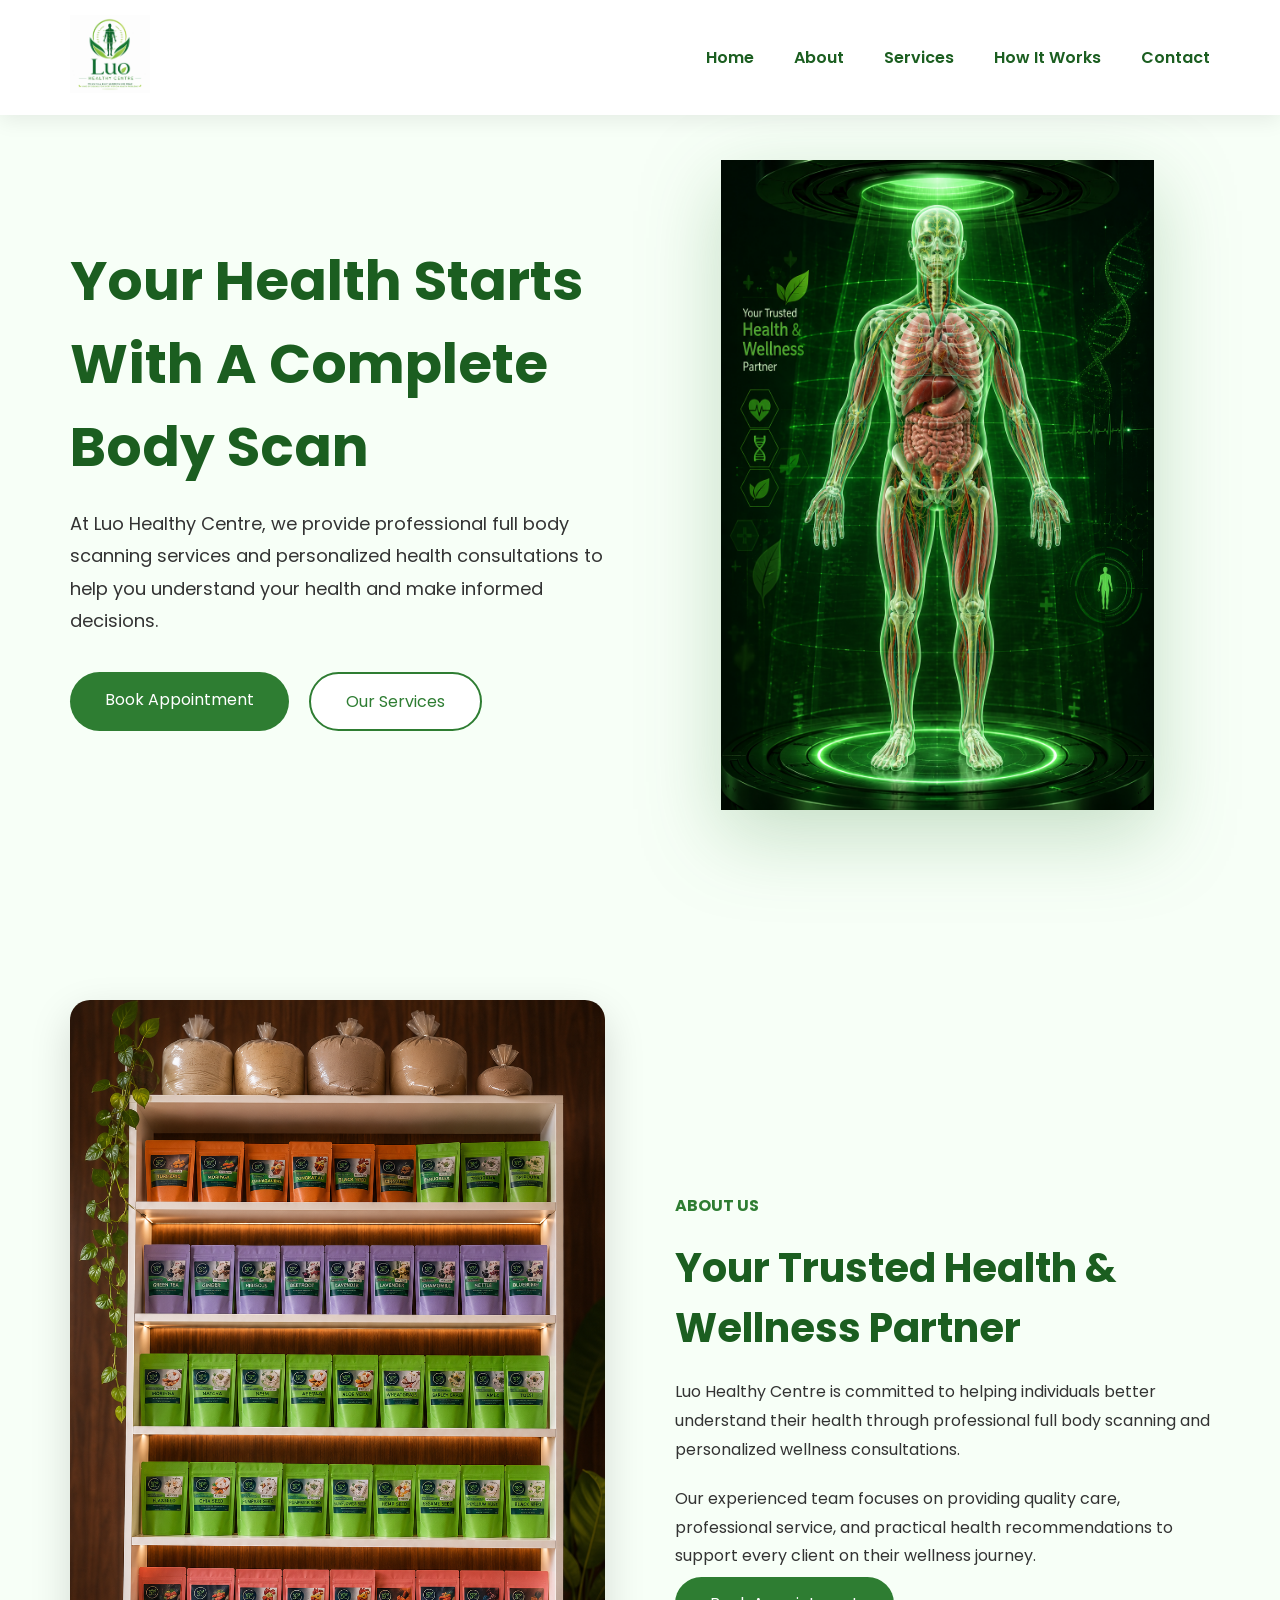
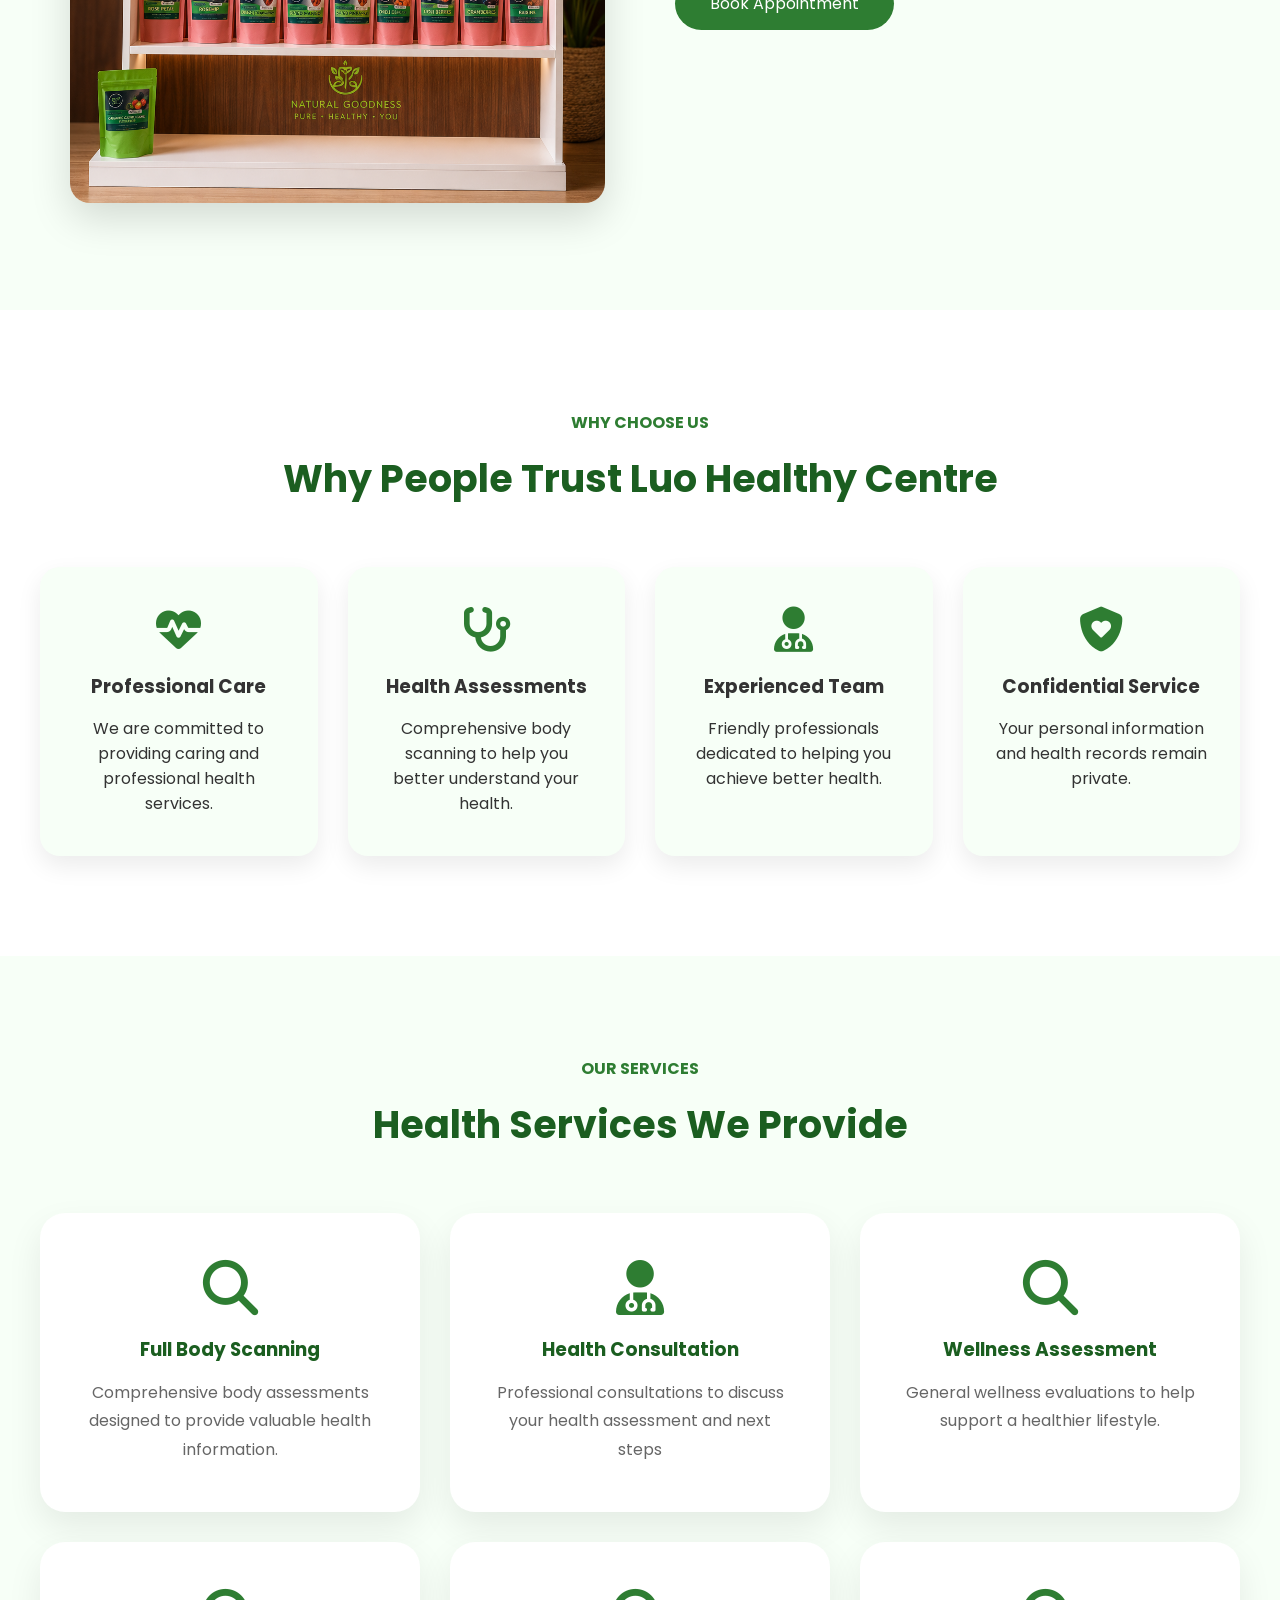
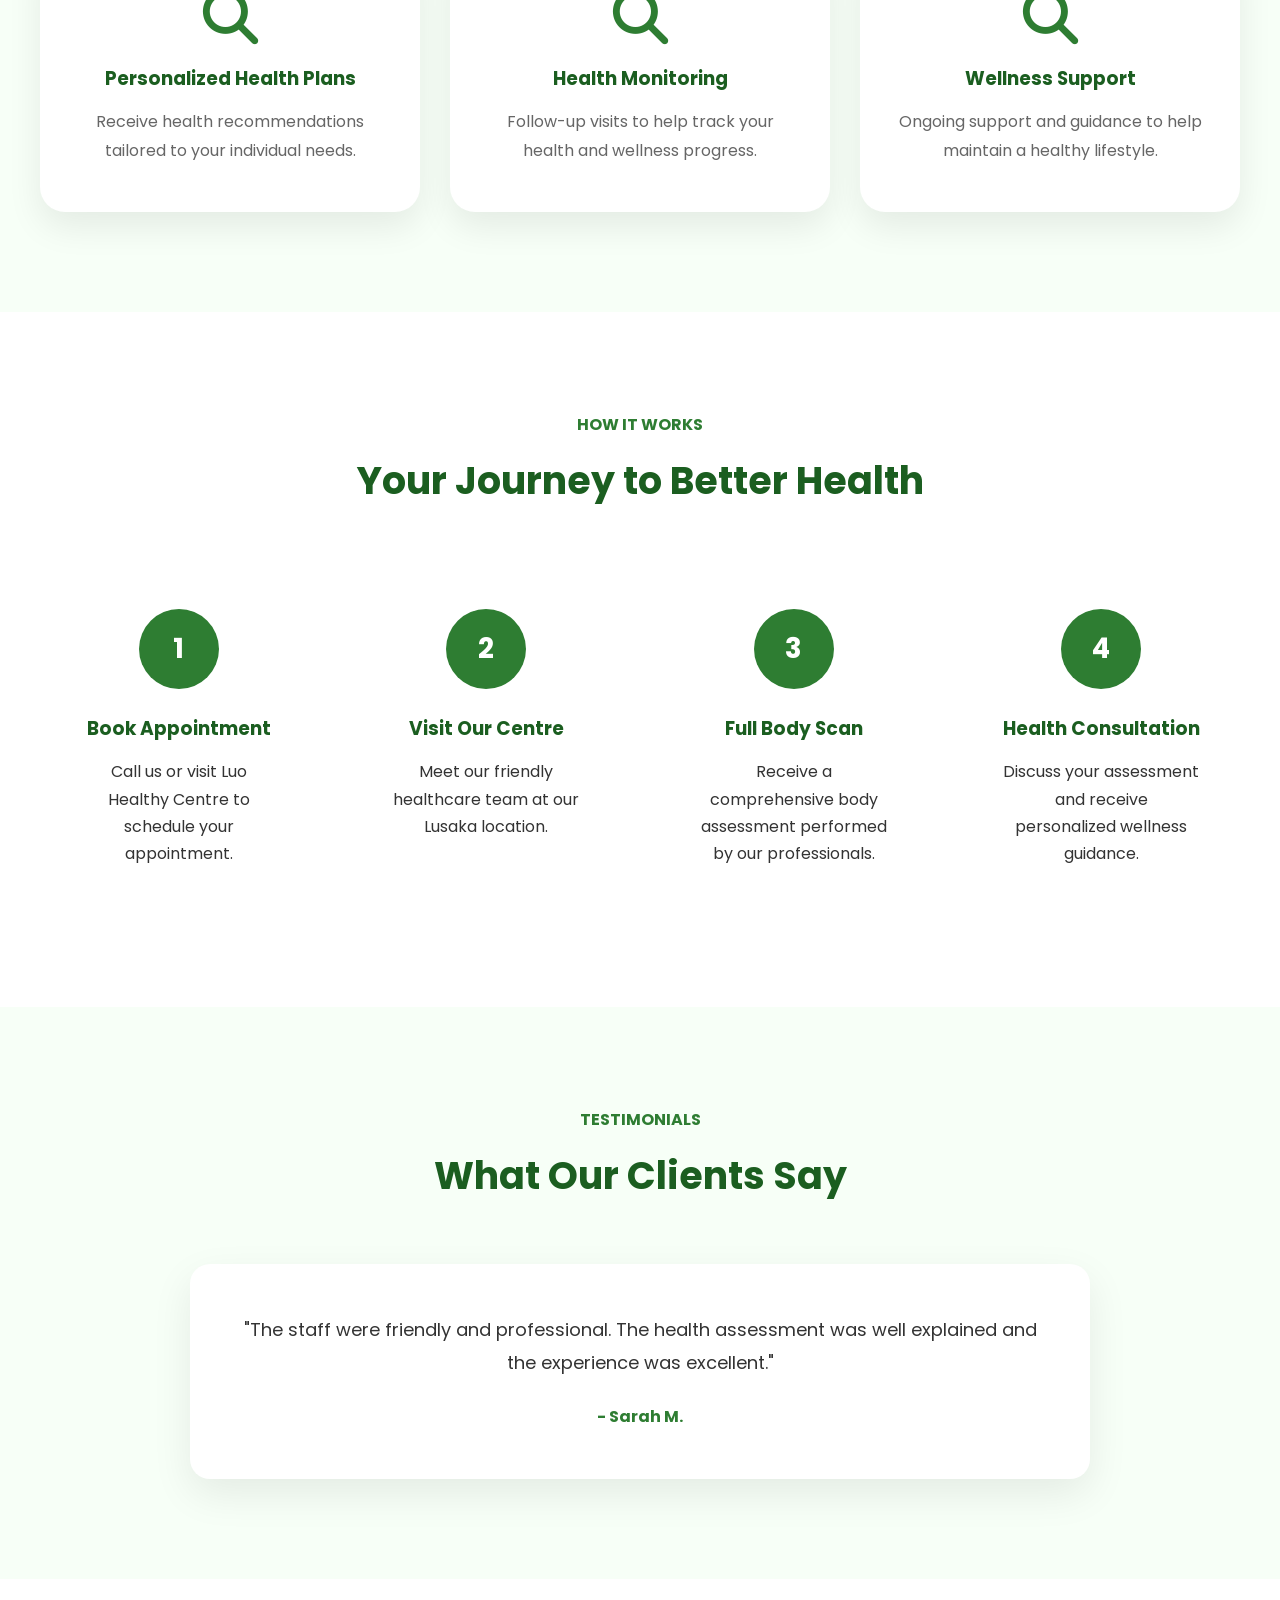
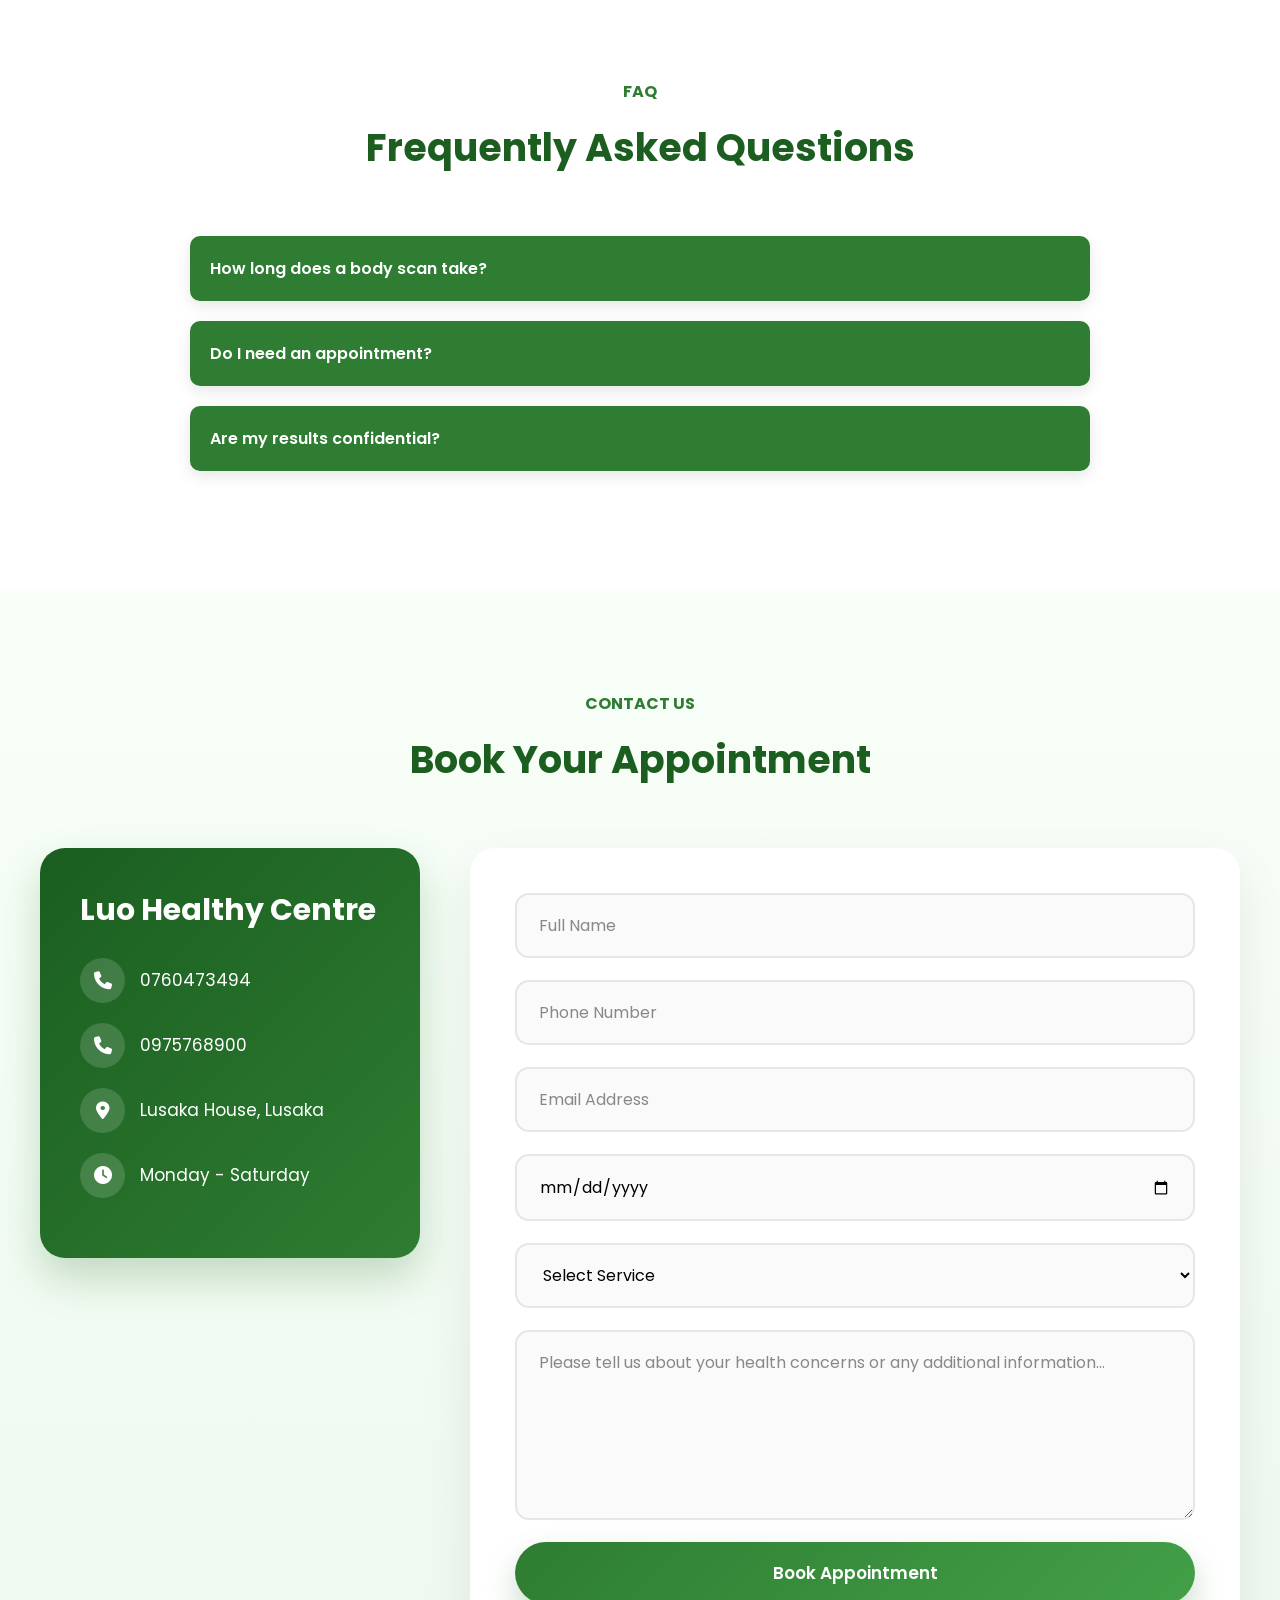
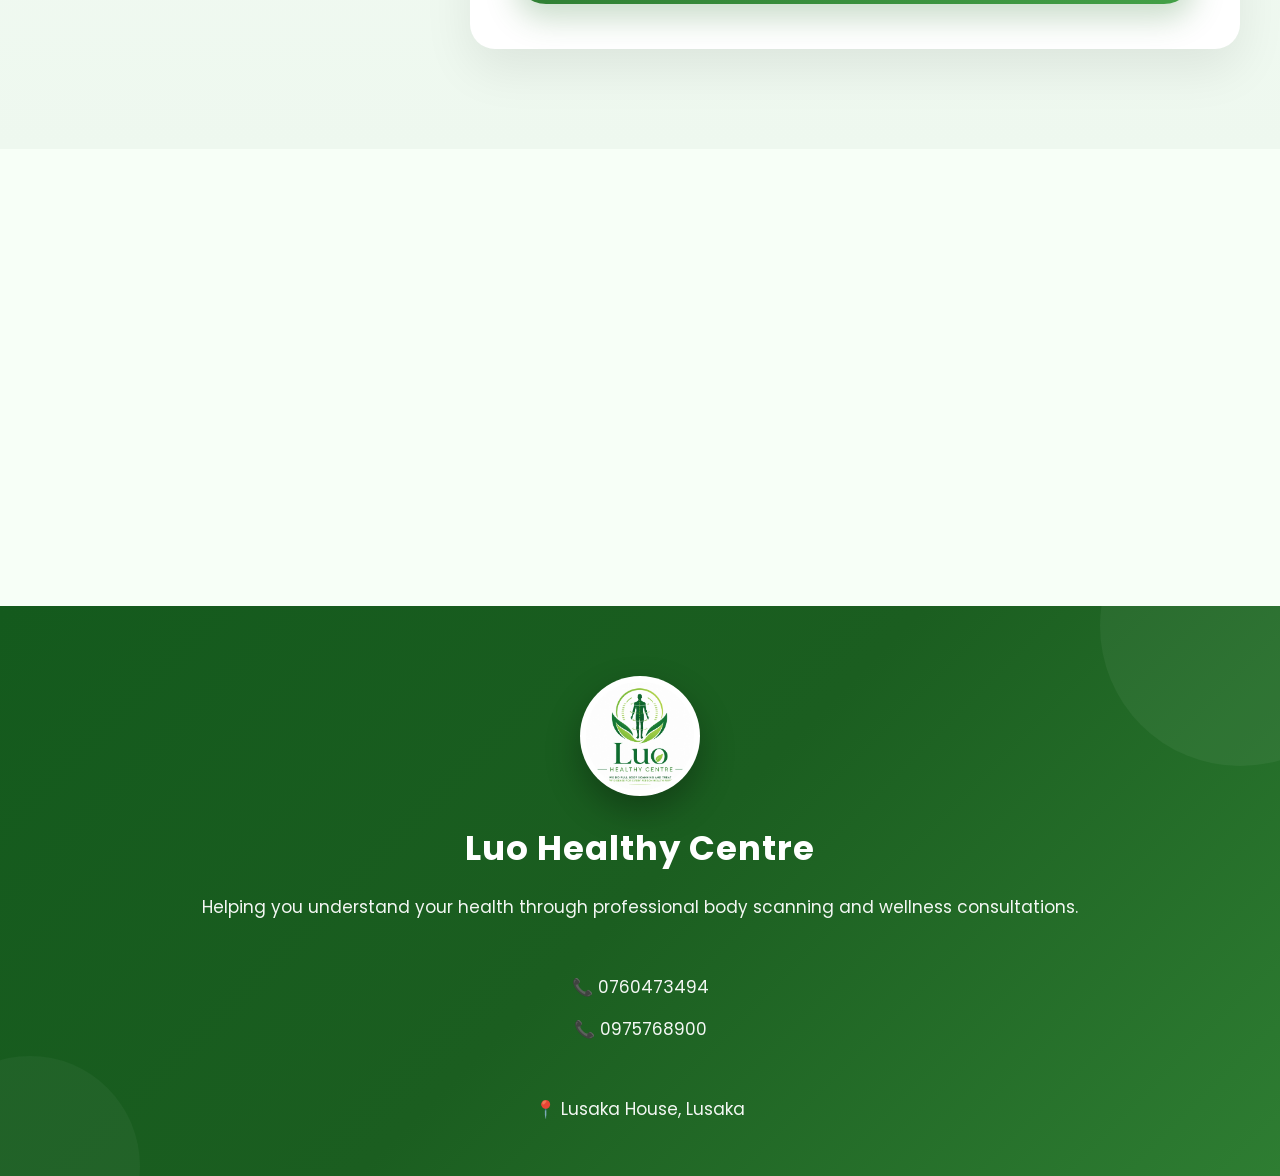
==== commit 76b1b71a: "Updated the form" ====
--- a/index.html
+++ b/index.html
@@ -875,24 +875,44 @@
 
 
 
-            <form class="contact-form">
-
-                <input type="text" placeholder="Full Name" required>
-
-                <input type="email" placeholder="Email Address" required>
-
-                <input type="tel" placeholder="Phone Number">
-
-                <textarea rows="6" placeholder="Your Message"></textarea>
+            <form action="https://formsubmit.co/aaronchomba980@gmail.com" method="POST">
+
+
+                <input type="hidden" name="_captcha" value="false">
+
+
+                <input type="hidden" name="_next" value="https://yourwebsite.com/thank-you.html">
+
+
+                <input type="hidden" name="_subject" value="New Appointment Booking - Luo Healthy Centre">
+
+
+                <input type="text" name="full_name" placeholder="Full Name" required>
+
+                <input type="tel" name="phone_number" placeholder="Phone Number" required>
+
+                <input type="email" name="email" placeholder="Email Address">
+
+                <input type="date" name="appointment_date" required>
+
+                <select name="service" required>
+                    <option value="">Select Service</option>
+                    <option>Full Body Scanning</option>
+                    <option>Health Consultation</option>
+                    <option>Wellness Assessment</option>
+                    <option>Personalized Health Plans</option>
+                    <option>Health Monitoring</option>
+                    <option>Wellness Support</option>
+                </select>
+
+                <textarea name="additional_information" rows="6"
+                    placeholder="Please tell us about your health concerns or any additional information..."></textarea>
 
                 <button type="submit" class="btn">
-
-                    Send Message
-
+                    Book Appointment
                 </button>
 
             </form>
-
         </div>
 
     </section>
--- a/style.css
+++ b/style.css
@@ -792,74 +792,148 @@
 CONTACT
 ======================= */
 
+/* ==========================
+CONTACT FORM
+========================== */
+
 .contact {
-
     padding: 100px 30px;
-
+    background: linear-gradient(180deg, #f8fff8, #eef8ef);
 }
 
 .contact-container {
-
     max-width: 1200px;
-
     margin: auto;
-
     display: grid;
-
-    grid-template-columns: 1fr 1fr;
-
+    grid-template-columns: 380px 1fr;
     gap: 50px;
-
+    align-items: start;
+}
+
+/* Left Contact Card */
+
+.contact-info {
+    background: linear-gradient(135deg, #1b5e20, #2e7d32);
+    color: white;
+    padding: 40px;
+    border-radius: 25px;
+    box-shadow: 0 20px 40px rgba(46, 125, 50, .25);
+    position: sticky;
+    top: 120px;
 }
 
 .contact-info h3 {
-
-    color: #1b5e20;
-
-    margin-bottom: 20px;
-
+    font-size: 30px;
+    margin-bottom: 25px;
 }
 
 .contact-info p {
-
-    margin-bottom: 15px;
-
+    display: flex;
+    align-items: center;
+    gap: 15px;
+    margin: 20px 0;
     font-size: 17px;
-
-}
-
-.contact-form {
-
+    line-height: 1.6;
+}
+
+.contact-info i {
+    width: 45px;
+    height: 45px;
+    background: rgba(255, 255, 255, .15);
+    border-radius: 50%;
     display: flex;
-
+    justify-content: center;
+    align-items: center;
+    font-size: 18px;
+}
+
+/* Form Card */
+
+.contact form {
+    background: white;
+    padding: 45px;
+    border-radius: 25px;
+    box-shadow: 0 20px 50px rgba(0, 0, 0, .08);
+    display: flex;
     flex-direction: column;
-
-    gap: 20px;
-
-}
-
-.contact-form input,
-
-.contact-form textarea {
-
+    gap: 22px;
+}
+
+/* Inputs */
+
+.contact form input,
+.contact form select,
+.contact form textarea {
+    width: 100%;
+    padding: 18px 22px;
+    border: 2px solid #e6e6e6;
+    border-radius: 14px;
+    font-size: 16px;
+    outline: none;
+    transition: .3s;
+    background: #fafafa;
+}
+
+.contact form textarea {
+    min-height: 170px;
+    resize: vertical;
+}
+
+.contact form input:focus,
+.contact form select:focus,
+.contact form textarea:focus {
+    border-color: #2e7d32;
+    background: #fff;
+    box-shadow: 0 0 0 5px rgba(46, 125, 50, .12);
+}
+
+/* Placeholder */
+
+.contact form input::placeholder,
+.contact form textarea::placeholder {
+    color: #888;
+}
+
+/* Button */
+
+.contact form .btn {
+    width: 100%;
     padding: 18px;
-
-    border-radius: 10px;
-
-    border: 1px solid #ccc;
-
-    font-size: 16px;
-
-}
-
-.contact-form button {
-
     border: none;
-
+    border-radius: 50px;
+    background: linear-gradient(135deg, #2e7d32, #43a047);
+    color: white;
+    font-size: 17px;
+    font-weight: 600;
     cursor: pointer;
-
-}
-
+    transition: .35s;
+    box-shadow: 0 15px 30px rgba(46, 125, 50, .25);
+}
+
+.contact form .btn:hover {
+    transform: translateY(-4px);
+    box-shadow: 0 20px 35px rgba(46, 125, 50, .35);
+    background: linear-gradient(135deg, #1b5e20, #2e7d32);
+}
+
+/* Responsive */
+
+@media (max-width:900px) {
+
+    .contact-container {
+        grid-template-columns: 1fr;
+    }
+
+    .contact-info {
+        position: relative;
+        top: 0;
+    }
+
+    .contact form {
+        padding: 30px;
+    }
+
+}
 
 
 /* =======================
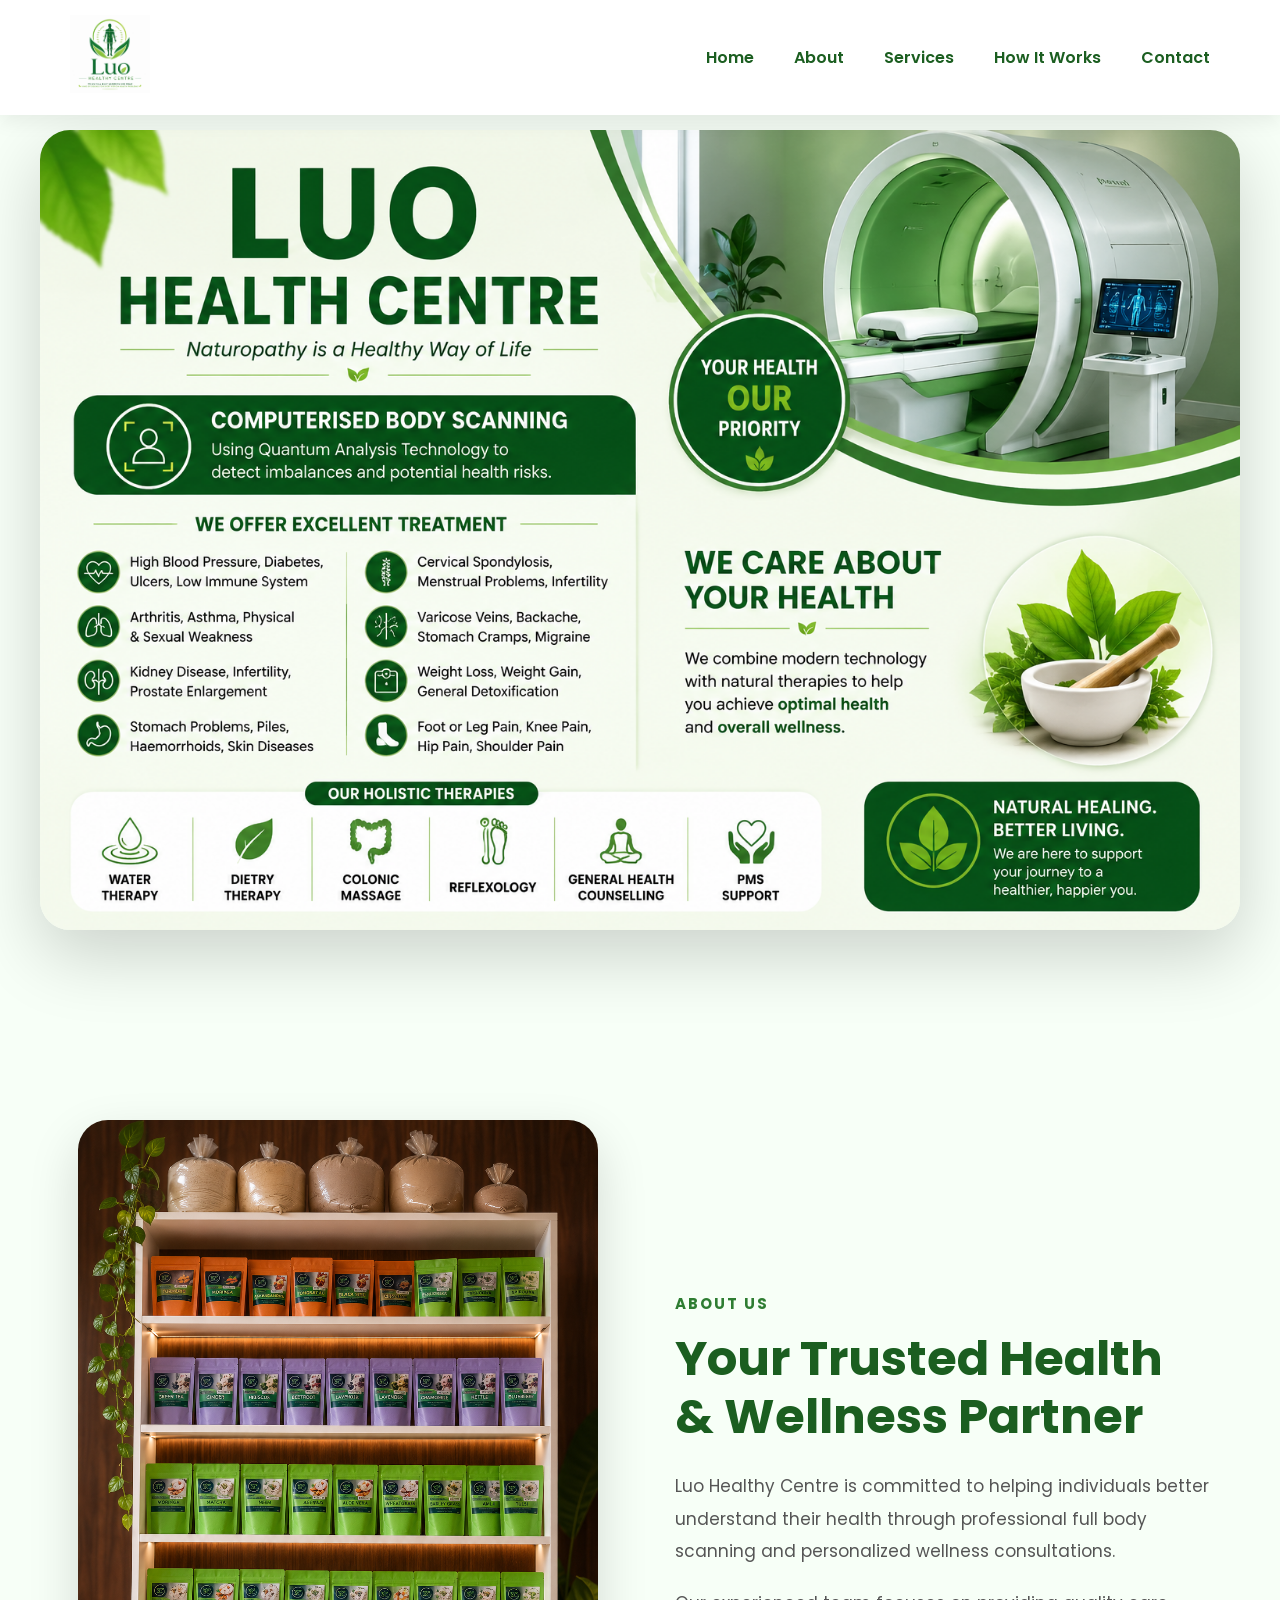
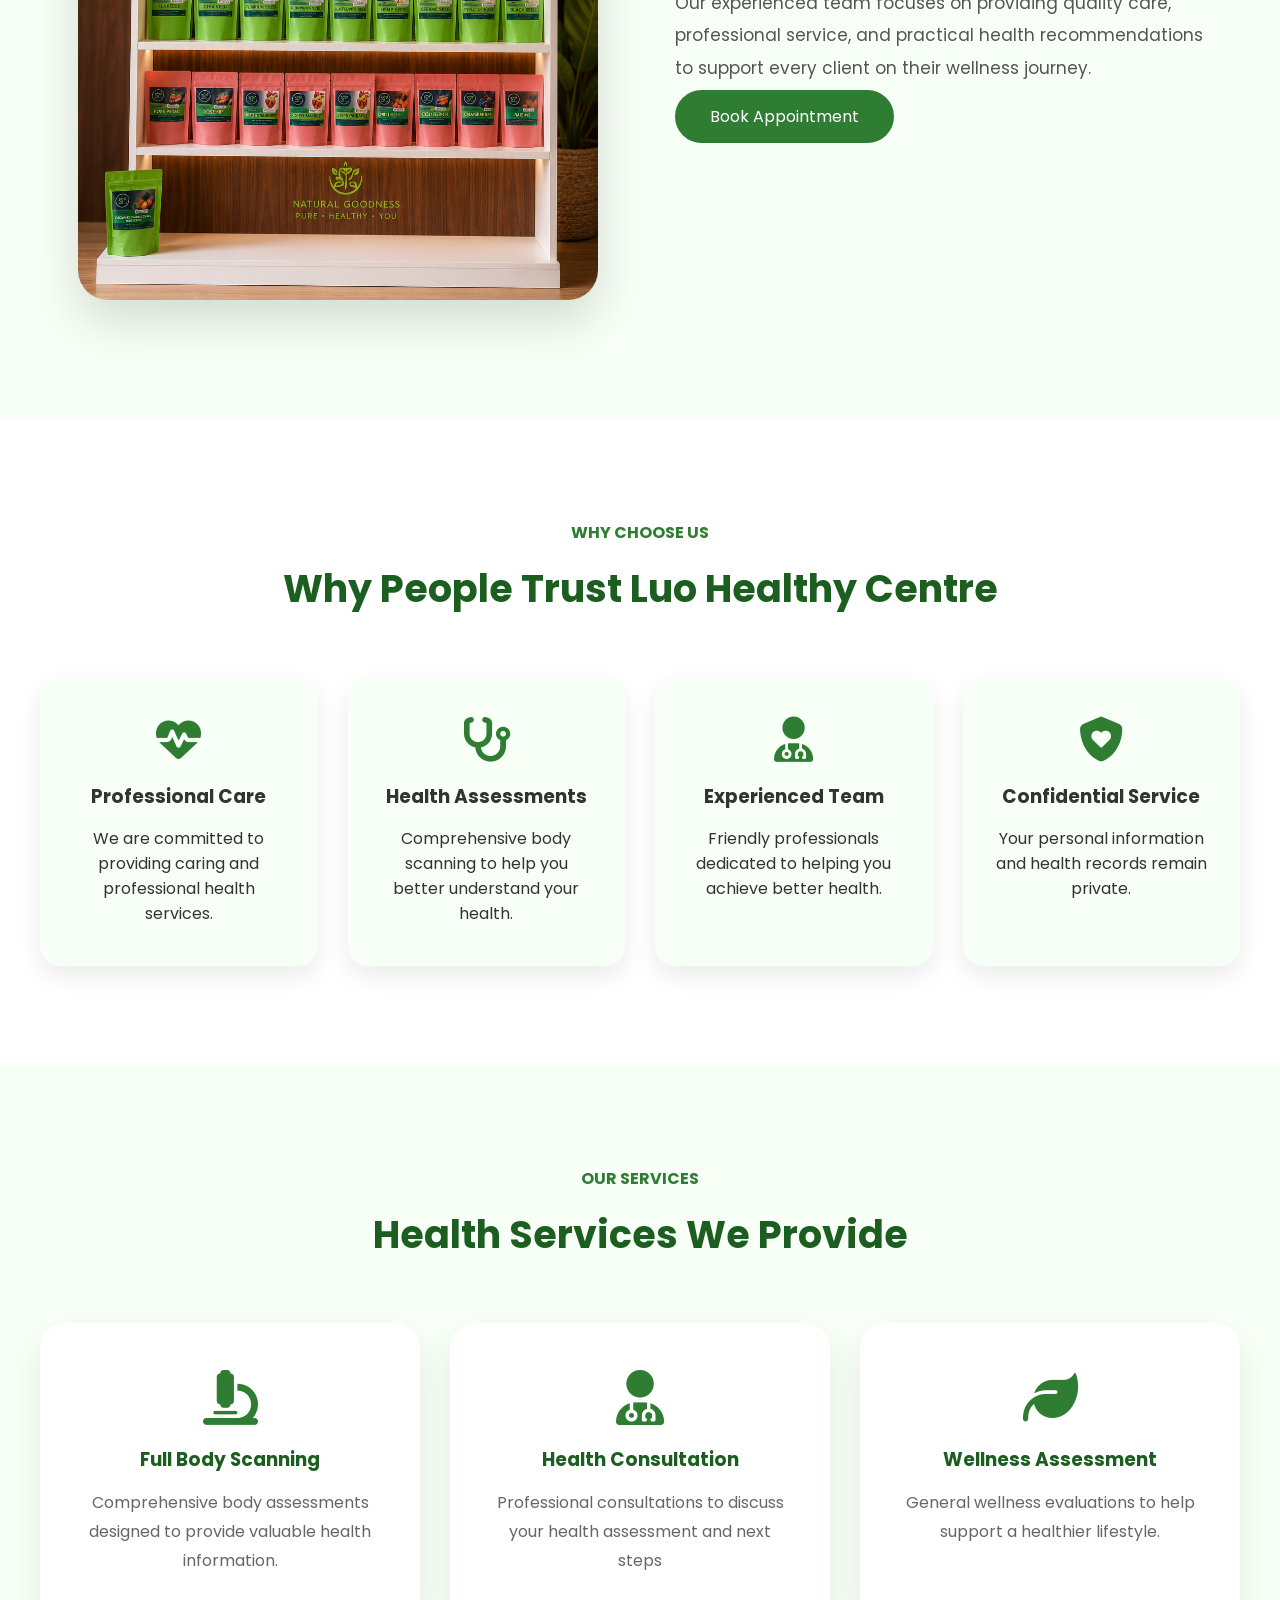
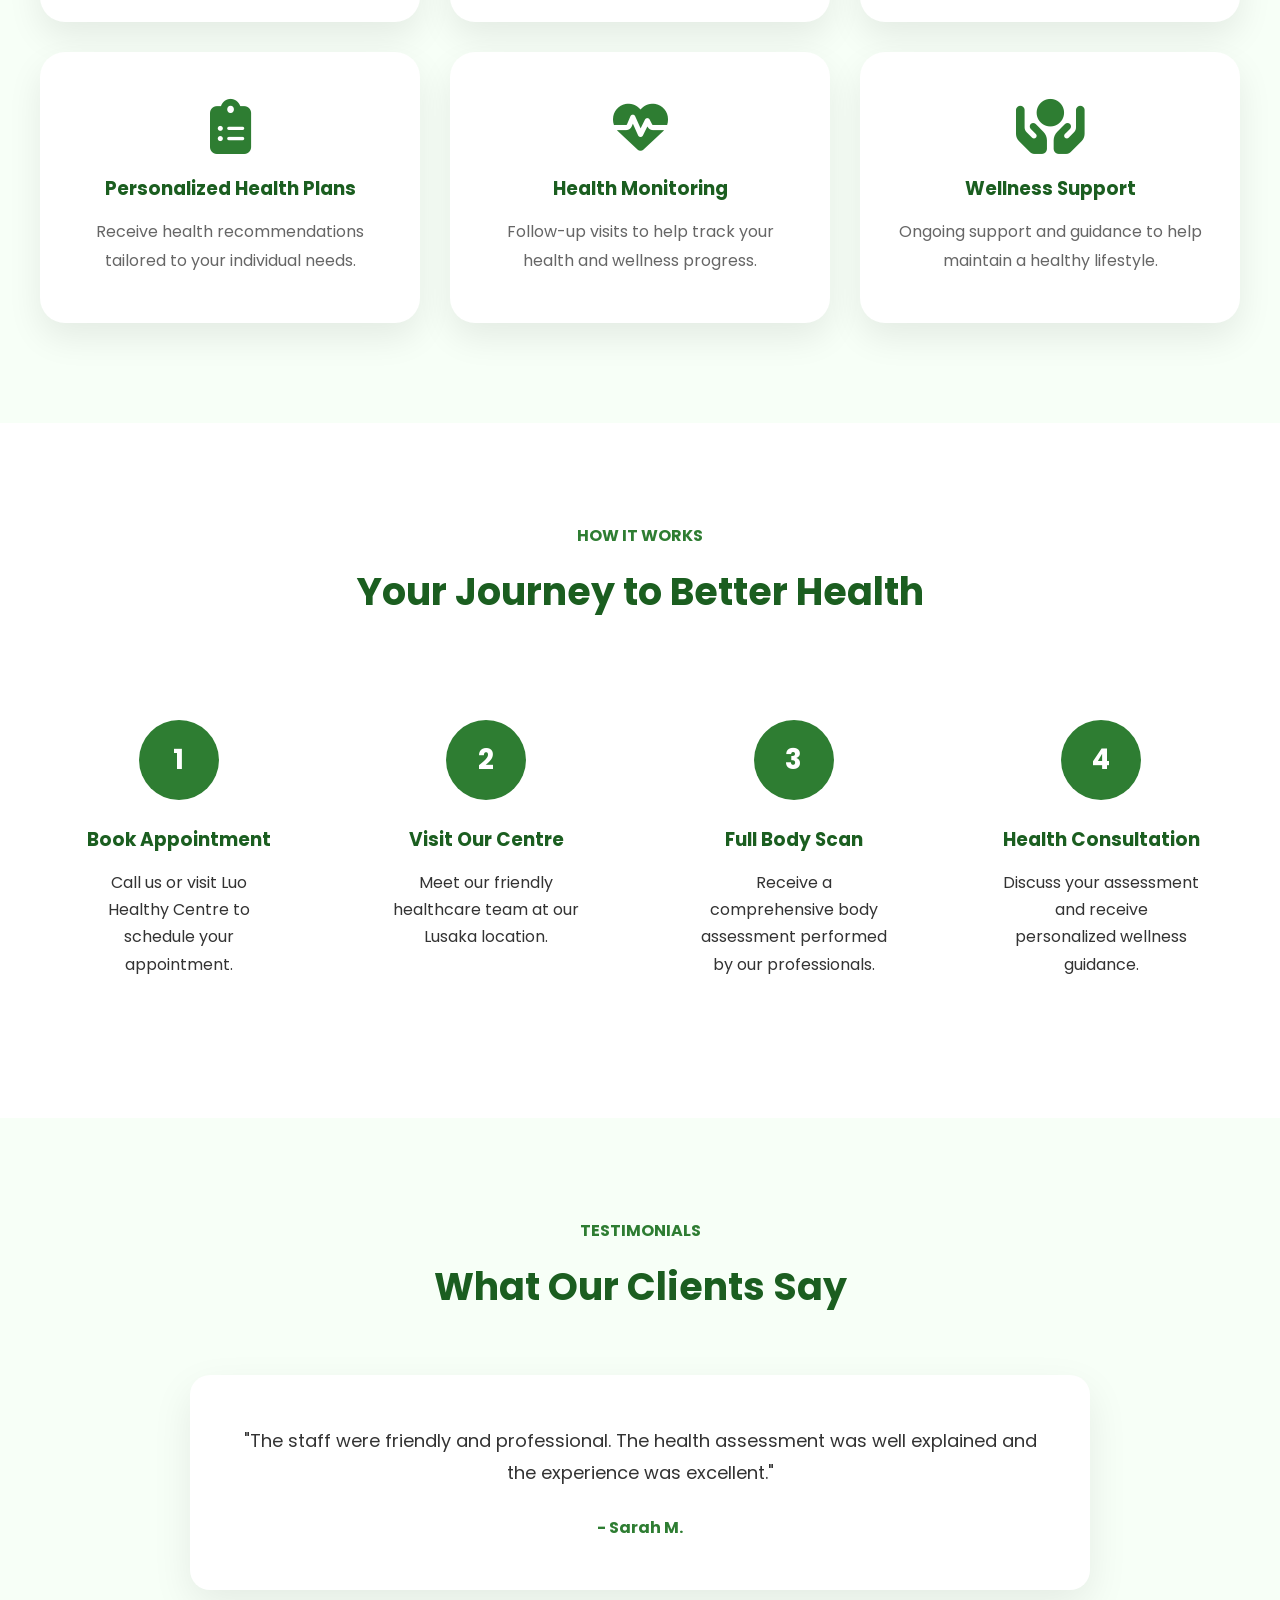
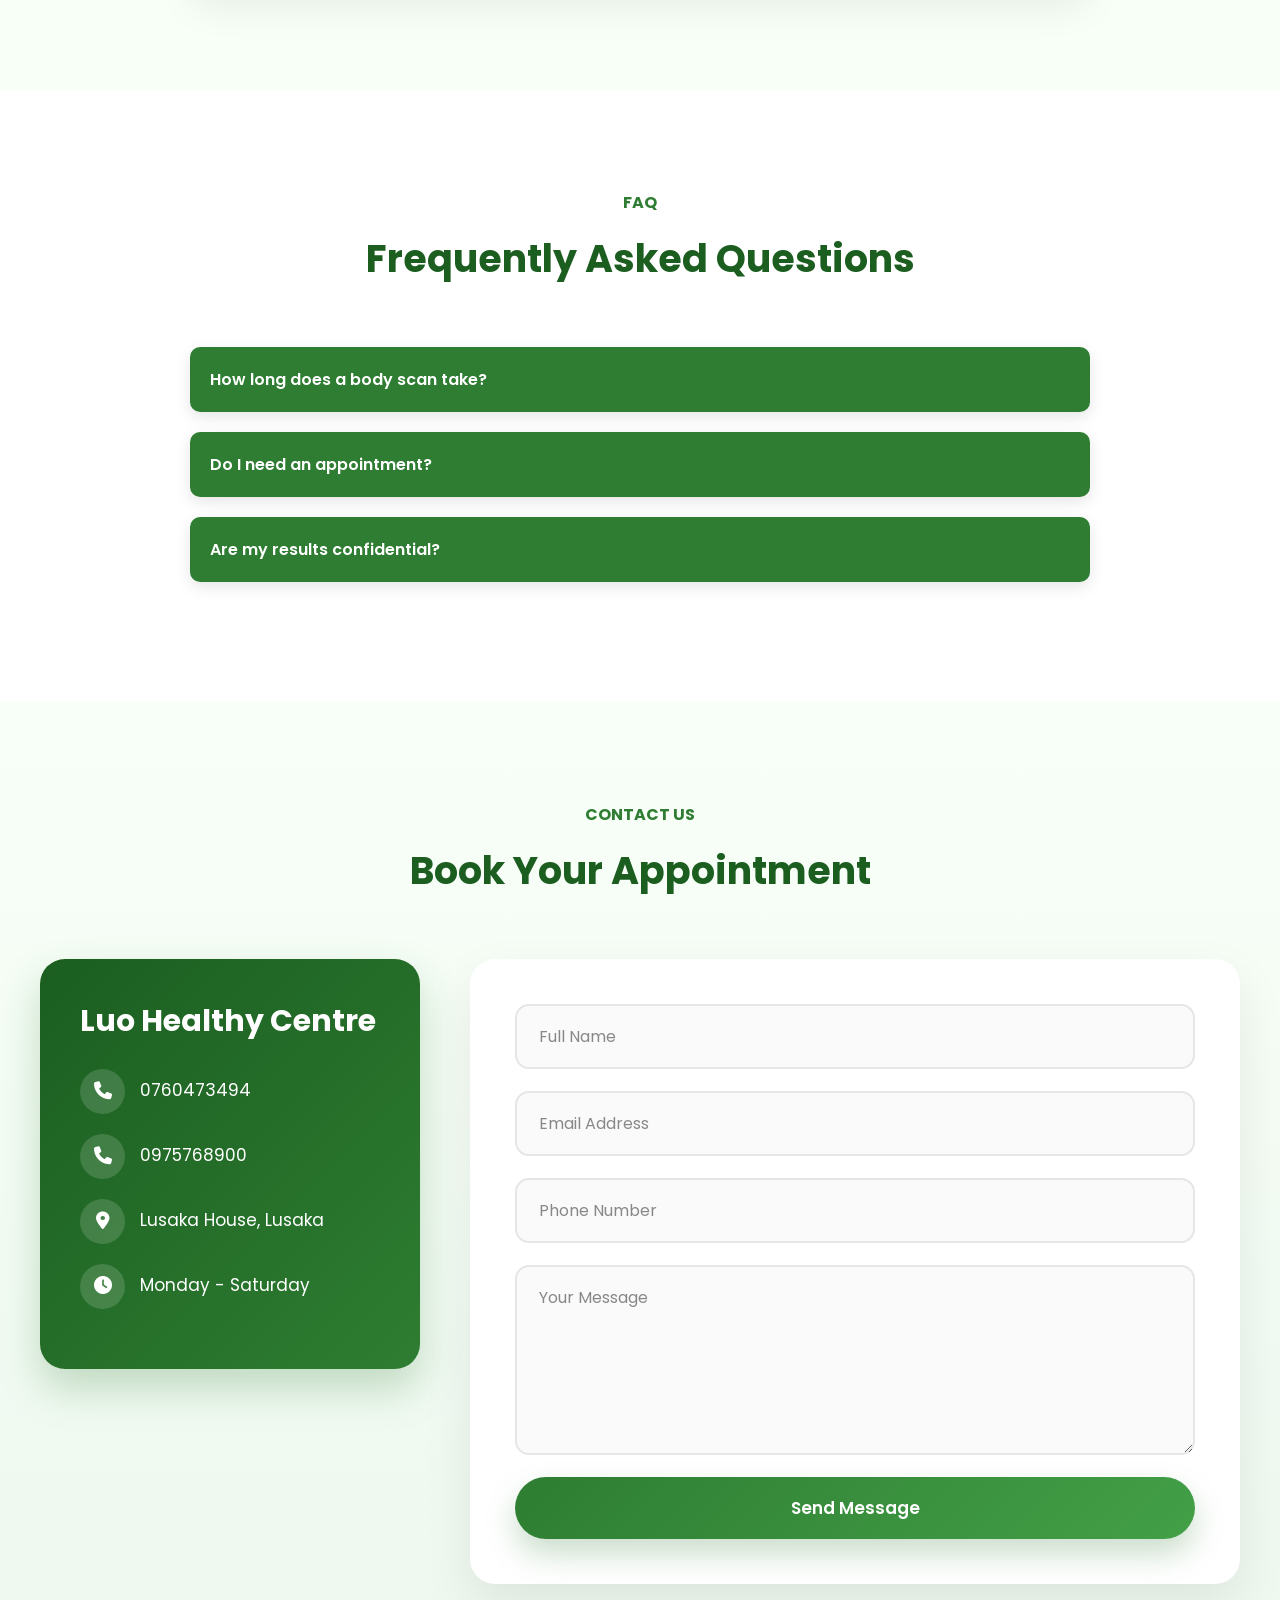
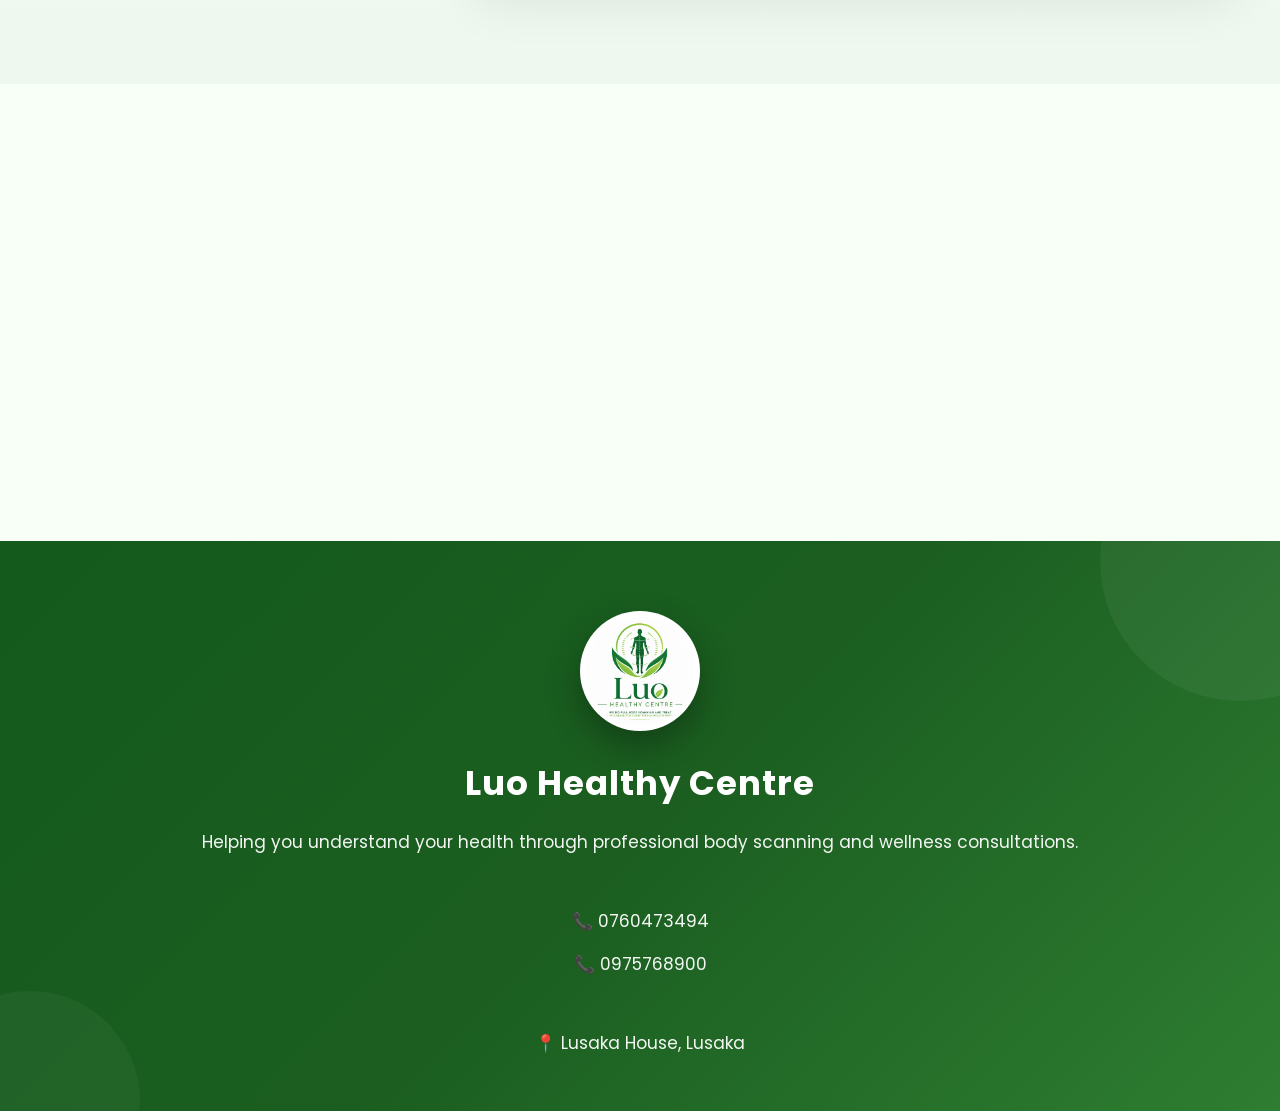
==== commit 0021c176: "Brushed off the project" ====
--- a/index.html
+++ b/index.html
@@ -56,36 +56,14 @@
 
     <section class="hero" id="home">
 
-        <div class="hero-text">
-
-            <h1>Your Health Starts With A Complete Body Scan</h1>
-
-            <p>
-
-                At Luo Healthy Centre, we provide professional full body scanning
-                services and personalized health consultations to help you
-                understand your health and make informed decisions.
-
-            </p>
-
-            <div class="hero-buttons">
-
-                <a href="#" class="btn" id="openBooking">Book Appointment </a>
-
-                <a href="#services" class="btn btn-outline">Our Services</a>
-
-            </div>
-
-        </div>
-
-
-        <div class="hero-image">
-
-            <!-- Replace with your hero image -->
-
-            <img src="images/anatomy.png" alt="Healthcare">
-
-        </div>
+
+
+        <div class="hero-image full-banner">
+
+            <img src="images/home.png" alt="Luo Healthy Centre">
+
+        </div>
+
 
     </section>
 
@@ -239,49 +217,84 @@
                     support your wellness journey.
                 </p>
 
-                <h3>What the Scan Can Help Assess</h3>
-
-                <ul>
-                    <li>General body health</li>
-                    <li>Organ function indicators</li>
-                    <li>Circulation and cardiovascular wellness</li>
-                    <li>Bone and joint health</li>
-                    <li>Nutritional status</li>
-                    <li>Body composition</li>
-                    <li>Stress levels</li>
-                    <li>Overall wellness indicators</li>
-                </ul>
-
-                <div class="service-image">
-                    <img src="images/first.png" alt="Full Body Scan">
-                </div>
-                <h3>Benefits</h3>
-
-                <ul>
-                    <li>Non-invasive procedure</li>
-                    <li>No surgery required</li>
-                    <li>Fast assessment</li>
-                    <li>Personalized wellness recommendations</li>
-                    <li>Early awareness of potential health concerns</li>
-                </ul>
-
-                <h3>Duration</h3>
-
-                <p>
-                    Approximately 30–60 minutes.
-                </p>
-
-                <h3>After Your Scan</h3>
-
-                <p>
-                    One of our healthcare professionals will review your
-                    results with you and explain the findings. You will
-                    receive practical recommendations to help improve
-                    your health and wellbeing.
-                </p>
-
-                <a href="#contact" class="btn">Book Appointment</a>
-
+
+
+
+                <div class="service-row">
+
+                    <div class="service-text">
+
+                        <h3>What the Scan Can Help Assess</h3>
+
+                        <ul>
+
+                            <li>General body health</li>
+                            <li>Organ function indicators</li>
+                            <li>Circulation and cardiovascular wellness</li>
+                            <li>Bone and joint health</li>
+                            <li>Nutritional status</li>
+                            <li>Body composition</li>
+                            <li>Stress levels</li>
+                            <li>Overall wellness indicators</li>
+
+                        </ul>
+
+                    </div>
+
+                    <div class="service-photo">
+
+                        <img src="images/first.png" alt="Body Scan">
+
+                    </div>
+
+                </div>
+
+                <div class="service-row reverse">
+
+                    <div class="service-text">
+
+                        <h3>Benefits</h3>
+
+                        <ul>
+
+                            <li>Non-invasive procedure</li>
+                            <li>No surgery required</li>
+                            <li>Fast assessment</li>
+                            <li>Personalized wellness recommendations</li>
+                            <li>Early awareness of potential health concerns</li>
+
+
+                        </ul>
+
+                    </div>
+
+                    <div class="service-photo">
+
+                        <img src="images/ok.png" alt="Benefits">
+
+                    </div>
+
+                </div>
+
+                <div class="service-row">
+
+                    <div class="service-text">
+
+                        <h3>After Your Scan</h3>
+
+                        <p>
+                            One of our healthcare professionals will review your
+                            results with you and explain the findings. You will
+                            receive practical recommendations to improve your
+                            health and wellbeing.
+                        </p>
+
+                    </div>
+
+
+
+                </div>
+                <a href="#" class="openBooking btn"> Book Appointment </a>
             </div>
 
         </div>
@@ -295,43 +308,58 @@
 
             <div class="service-info">
 
-                <h2>Health Consultation</h2>
-
-                <p>
-                    Our Health Consultation service gives you the opportunity to
-                    discuss your health assessment with our experienced professionals.
-                    We explain your results clearly and provide practical guidance
-                    tailored to your individual health needs.
-                </p>
-
-                <h3>What You Will Receive</h3>
-
-                <ul>
-                    <li>One-on-one consultation</li>
-                    <li>Review of your body scan results</li>
-                    <li>Professional health advice</li>
-                    <li>Personalized wellness recommendations</li>
-                    <li>Opportunity to ask questions</li>
-                </ul>
-
-                <div class="service-image">
-                    <img src="images/wellness-support.JPG" alt="Full Body Scan">
-                </div>
-
-                <h3>Benefits</h3>
-
-                <ul>
-                    <li>Better understanding of your health</li>
-                    <li>Clear explanation of assessment results</li>
-                    <li>Practical lifestyle guidance</li>
-                    <li>Support for healthier decision making</li>
-                </ul>
+                <div class="service-row">
+
+                    <div class="service-text">
+
+                        <h3>What You Will Receive</h3>
+
+                        <ul>
+                            <li>One-on-one consultation with a healthcare professional</li>
+                            <li>Detailed review of your body scan results</li>
+                            <li>Professional health advice tailored to your needs</li>
+                            <li>Personalized wellness recommendations</li>
+                            <li>Opportunity to ask questions about your health</li>
+                        </ul>
+
+                    </div>
+
+                    <div class="service-photo">
+
+                        <img src="images/wellness-support.JPG" alt="Health Consultation">
+
+                    </div>
+
+                </div>
+
+                <div class="service-row reverse">
+
+                    <div class="service-text">
+
+                        <h3>Benefits</h3>
+
+                        <ul>
+                            <li>Better understanding of your overall health</li>
+                            <li>Clear explanation of your assessment results</li>
+                            <li>Practical lifestyle and wellness guidance</li>
+                            <li>Support for making healthier daily decisions</li>
+                            <li>Personalized recommendations for long-term wellbeing</li>
+                        </ul>
+
+                    </div>
+
+                    <div class="service-photo">
+
+                        <img src="images/wellness-support.JPG" alt="Health Consultation Benefits">
+
+                    </div>
+
+                </div>
 
                 <h3>Duration</h3>
 
                 <p>Approximately 30–45 minutes.</p>
-
-                <a href="#contact" class="btn">Book Appointment</a>
+                <a href="#" class="openBooking btn"> Book Appointment </a>
 
             </div>
 
@@ -355,36 +383,63 @@
                     may help identify potential imbalances before they become more serious.
                 </p>
 
-                <h3>What We Assess</h3>
-
-                <ul>
-                    <li>Overall body wellness</li>
-                    <li>Energy levels and fatigue indicators</li>
-                    <li>Nutritional balance</li>
-                    <li>Stress and lifestyle factors</li>
-                    <li>General organ health overview</li>
-                    <li>Body composition and weight management</li>
-                    <li>Hydration status</li>
-                    <li>Metabolic wellness</li>
-                </ul>
-
-                <div class="service-image">
-                    <img src="images/seven.jpg" alt="Full Body Scan">
-                </div>
-
-                <h3>Benefits</h3>
-
-                <ul>
-                    <li>✔ Personalized wellness report</li>
-                    <li>✔ Early identification of potential health concerns</li>
-                    <li>✔ Better understanding of your body's condition</li>
-                    <li>✔ Guidance for healthier lifestyle choices</li>
-                    <li>✔ Nutrition and wellness recommendations</li>
-                    <li>✔ Progress tracking during future visits</li>
-                    <li>✔ Improved confidence in managing your health</li>
-                </ul>
-                <a href="#contact" class="btn">Book Appointment</a>
-
+                <div class="service-row">
+
+                    <div class="service-text">
+
+                        <h3>What We Assess</h3>
+
+                        <ul>
+
+                            <li>Overall body wellness</li>
+                            <li>Energy levels and fatigue indicators</li>
+                            <li>Nutritional balance</li>
+                            <li>Stress and lifestyle factors</li>
+                            <li>General organ health overview</li>
+                            <li>Body composition and weight management</li>
+                            <li>Hydration status</li>
+                            <li>Metabolic wellness</li>
+
+                        </ul>
+
+                    </div>
+
+                    <div class="service-photo">
+
+                        <img src="images/seven.jpg" alt="Wellness Assessment">
+
+                    </div>
+
+                </div>
+
+                <div class="service-row reverse">
+
+                    <div class="service-text">
+
+                        <h3>Benefits</h3>
+
+                        <ul>
+
+                            <li>Personalized wellness report</li>
+                            <li>Early identification of potential health concerns</li>
+                            <li>Better understanding of your body's condition</li>
+                            <li>Guidance for healthier lifestyle choices</li>
+                            <li>Nutrition and wellness recommendations</li>
+                            <li>Progress tracking during future visits</li>
+                            <li>Improved confidence in managing your health</li>
+
+                        </ul>
+
+                    </div>
+
+                    <div class="service-photo">
+
+                        <img src="images/four.jpg" alt="Wellness Benefits">
+
+                    </div>
+
+                </div>
+                <a href="#" class="openBooking btn"> Book Appointment </a>
             </div>
 
         </div>
@@ -408,34 +463,63 @@
                     healthy living.
                 </p>
 
-                <h3>What's Included</h3>
-
-                <ul>
-                    <li>Personalized wellness recommendations</li>
-                    <li>Lifestyle improvement guidances</li>
-                    <li>Nutrition and healthy eating advice</li>
-                    <li>Physical activity recommendations</li>
-                    <li>Stress management strategies</li>
-                    <li>Wellness goal planning</li>
-                    <li>Progress monitoring and follow-up</li>
-                    <li>Ongoing support and adjustments</li>
-                </ul>
-
-                <div class="service-image">
-                    <img src="images/five.jpg" alt="Full Body Scan">
-                </div>
-
-                <h3>Benefits</h3>
-
-                <ul>
-                    <li>✔ Health plan tailored to your individual needs</li>
-                    <li>✔ Clear and achievable wellness goals</li>
-                    <li>✔ Practical lifestyle recommendations</li>
-                    <li>✔ Better understanding of your health priorities</li>
-                    <li>✔ Support for long-term healthy habits</li>
-                    <li>✔ Improved motivation to maintain a healthier lifestyle</li>
-                    <li>✔ Regular progress reviews and guidance</li>
-                </ul>
+                <div class="service-row">
+
+                    <div class="service-text">
+
+                        <h3>What's Included</h3>
+
+                        <ul>
+
+                            <li>Personalized wellness recommendations</li>
+                            <li>Lifestyle improvement guidance</li>
+                            <li>Nutrition and healthy eating advice</li>
+                            <li>Physical activity recommendations</li>
+                            <li>Stress management strategies</li>
+                            <li>Wellness goal planning</li>
+                            <li>Progress monitoring and follow-up</li>
+                            <li>Ongoing support and plan adjustments</li>
+
+                        </ul>
+
+                    </div>
+
+                    <div class="service-photo">
+
+                        <img src="images/five.jpg" alt="Personalized Health Plan">
+
+                    </div>
+
+                </div>
+
+
+                <div class="service-row reverse">
+
+                    <div class="service-text">
+
+                        <h3>Benefits</h3>
+
+                        <ul>
+
+                            <li>Health plan tailored to your unique needs</li>
+                            <li>Clear and achievable wellness goals</li>
+                            <li>Practical lifestyle recommendations</li>
+                            <li>Better understanding of your health priorities</li>
+                            <li>Support for building long-term healthy habits</li>
+                            <li>Improved motivation to stay on track</li>
+                            <li>Regular progress reviews and professional guidance</li>
+
+                        </ul>
+
+                    </div>
+
+                    <div class="service-photo">
+
+                        <img src="images/p.png" alt="Health Plan Benefits">
+
+                    </div>
+
+                </div>
 
                 <h3>Why Choose Luo Healthy Centre?</h3>
 
@@ -443,7 +527,7 @@
                     designed around your unique needs, helping you make informed lifestyle choices through practical
                     guidance, ongoing support, and a commitment to your long-term well-being.</p>
 
-                <a href="#contact" class="btn">Book Appointment</a>
+                <a href="#" class="openBooking btn"> Book Appointment </a>
 
             </div>
 
@@ -468,48 +552,176 @@
                     well-being and keep you motivated on your health journey.
                 </p>
 
-                <h3>What We Monitor</h3>
-
-                <ul>
-                    <li>Overall wellness progress</li>
-                    <li>Changes in body scan results</li>
-                    <li>Lifestyle and wellness improvements</li>
-                    <li>Nutrition and healthy habits</li>
-                    <li>Weight and body composition</li>
-                    <li>Energy and general well-being</li>
-                    <li>Progress toward personal health goals</li>
-                    <li>Areas that may require additional attention</li>
-                </ul>
-
-                <div class="service-image">
-                    <img src="images/six.jpg" alt="Full Body Scan">
-                </div>
-
-                <h3>Benefits</h3>
-
-                <ul>
-                    <li>✔ Track your wellness progress over time</li>
-                    <li>✔ Measure improvements through follow-up assessments</li>
-                    <li>✔ Receive updated personalized recommendations</li>
-                    <li>✔ Stay motivated with regular health reviews</li>
-                    <li>✔ Identify changes in your overall wellness</li>
-                    <li>✔ Support long-term healthy lifestyle habits</li>
-                    <li>✔ Build confidence in managing your health</li>
-                </ul>
-
-                <h3>This service is ideal for:</h3>
-
-                <p>Clients who have completed a wellness assessment <br>
-                    Individuals following a personalized health plan <br>
-                    People making lifestyle or nutrition changes <br>
-                    Anyone committed to maintaining long-term wellness <br>
-                    Individuals who want regular health progress reviews</p>
-
-                <a href="#contact" class="btn">Book Appointment</a>
-
-            </div>
-
-        </div>
+                <div class="service-row">
+
+                    <div class="service-text">
+
+                        <h3>What We Monitor</h3>
+
+                        <ul>
+
+                            <li>Overall wellness progress</li>
+                            <li>Changes in body scan results</li>
+                            <li>Lifestyle and wellness improvements</li>
+                            <li>Nutrition and healthy habits</li>
+                            <li>Weight and body composition</li>
+                            <li>Energy levels and general well-being</li>
+                            <li>Progress toward personal health goals</li>
+                            <li>Areas that may require additional attention</li>
+
+                        </ul>
+
+                    </div>
+
+                    <div class="service-photo">
+
+                        <img src="images/six.jpg" alt="Ongoing Health Monitoring">
+
+                    </div>
+
+                </div>
+
+                <div class="service-row reverse">
+
+                    <div class="service-text">
+
+                        <h3>Benefits</h3>
+
+                        <ul>
+
+                            <li>Track your wellness progress over time</li>
+                            <li>Measure improvements through follow-up assessments</li>
+                            <li>Receive updated personalized recommendations</li>
+                            <li>Stay motivated with regular health reviews</li>
+                            <li>Identify changes in your overall wellness</li>
+                            <li>Support long-term healthy lifestyle habits</li>
+                            <li>Build confidence in managing your health</li>
+
+                        </ul>
+
+                    </div>
+
+                    <div class="service-photo">
+
+                        <img src="images/monitor.png" alt="Health Monitoring Benefits">
+
+                    </div>
+
+                </div>
+
+                <div class="service-row">
+
+                    <div class="service-text">
+
+                        <h3>Who Is This Service For?</h3>
+
+                        <ul>
+
+                            <li>Clients who have completed a wellness assessment</li>
+                            <li>Individuals following a personalized health plan</li>
+                            <li>People making lifestyle or nutrition changes</li>
+                            <li>Anyone committed to improving long-term wellness</li>
+                            <li>Individuals who want regular health progress reviews</li>
+
+                        </ul>
+
+                        <p>
+
+                            Regular health monitoring helps you stay informed about your progress,
+                            identify positive changes, and make timely adjustments to support a
+                            healthier lifestyle.
+
+                        </p>
+
+                    </div>
+
+                    <div class="service-photo">
+
+                        <img src="images/anatomy.png" alt="Health Progress Review">
+
+                    </div>
+
+                </div>
+                <a href="#" class="openBooking btn"> Book Appointment </a>
+
+            </div>
+
+        </div>
+
+
+
+        <!-- Health Monitoring -->
+        <div class="service-details" id="monitoring ">
+
+            <span class="close-service" onclick="closeService('wellness-support')">&times;</span>
+
+            <div class="service-info">
+
+
+                <div class="service-row">
+
+                    <div class="service-text">
+
+                        <h3>What We Monitor</h3>
+
+                        <ul>
+
+                            <li>Overall health and wellness progress</li>
+                            <li>Changes in body scan results</li>
+                            <li>Body composition and weight management</li>
+                            <li>Lifestyle and nutrition improvements</li>
+                            <li>Energy levels and daily wellbeing</li>
+                            <li>Progress toward your health goals</li>
+                            <li>General wellness indicators</li>
+                            <li>Areas that may need additional attention</li>
+
+                        </ul>
+
+                    </div>
+
+                    <div class="service-photo">
+
+                        <img src="images/six.jpg" alt="Health Monitoring">
+
+                    </div>
+
+                </div>
+
+
+                <div class="service-row reverse">
+
+                    <div class="service-text">
+
+                        <h3>Benefits</h3>
+
+                        <ul>
+
+                            <li>Track your health progress over time</li>
+                            <li>Identify positive changes early</li>
+                            <li>Receive updated wellness recommendations</li>
+                            <li>Stay motivated to achieve your health goals</li>
+                            <li>Support long-term healthy habits</li>
+                            <li>Build confidence in managing your wellbeing</li>
+                            <li>Receive continuous professional guidance</li>
+
+                        </ul>
+
+                    </div>
+
+                    <div class="service-photo">
+
+                        <img src="images/monitoring-benefits.jpg" alt="Health Monitoring Benefits">
+
+                    </div>
+
+                </div>
+
+                <a href="#" class="openBooking btn"> Book Appointment </a>
+
+            </div>
+
+        </div>
+
 
 
 
@@ -532,45 +744,64 @@
                     support you every step of the way.
                 </p>
 
-                <h3>Our Wellness Support Includes</h3>
-
-                <ul>
-                    <li>Regular wellness follow-up sessions</li>
-                    <li>Progress monitoring and evaluations</li>
-                    <li>Healthy lifestyle guidance</li>
-                    <li>Nutrition and wellness recommendations</li>
-                    <li>Stress management support</li>
-                    <li>Healthy habit coaching</li>
-                    <li>Answers to your wellness questions</li>
-                    <li>Personalized wellness advice</li>
-
-                </ul>
-
-                <div class="service-image">
-                    <img src="images/two.jpg" alt="Full Body Scan">
-                </div>
-
-                <h3>Benefits</h3>
-
-                <ul>
-                    <li>✔ Continuous guidance on your wellness journey</li>
-                    <li>✔ Support for maintaining healthy lifestyle habits</li>
-                    <li>✔ Regular monitoring of your progress</li>
-                    <li>✔ Personalized recommendations as your needs change</li>
-                    <li>✔ Increased motivation and accountability</li>
-                    <li>✔ Improved overall well-being</li>
-                    <li>✔ Long-term wellness support</li>
-                </ul>
-
-                <h3>This service is ideal for:</h3>
-
-                <p>Individuals committed to improving their health <br>
-                    Clients following a personalized health plan <br>
-                    People seeking ongoing wellness guidance <br>
-                    Anyone looking to maintain a healthy lifestyle <br>
-                    Individuals wanting regular wellness check-ins</p>
-
-                <a href="#contact" class="btn">Book Appointment</a>
+                <div class="service-row">
+
+                    <div class="service-text">
+
+                        <h3>Our Wellness Support Includes</h3>
+
+                        <ul>
+
+                            <li>Regular wellness follow-up sessions</li>
+                            <li>Progress monitoring and evaluations</li>
+                            <li>Healthy lifestyle guidance</li>
+                            <li>Nutrition and wellness recommendations</li>
+                            <li>Stress management support</li>
+                            <li>Healthy habit coaching</li>
+                            <li>Answers to your wellness questions</li>
+                            <li>Personalized wellness advice</li>
+
+                        </ul>
+
+                    </div>
+
+                    <div class="service-photo">
+
+                        <img src="images/two.jpg" alt="Wellness Support">
+
+                    </div>
+
+                </div>
+
+                <div class="service-row reverse">
+
+                    <div class="service-text">
+
+                        <h3>Benefits</h3>
+
+                        <ul>
+
+                            <li>Continuous guidance throughout your wellness journey</li>
+                            <li>Support for maintaining healthy lifestyle habits</li>
+                            <li>Regular monitoring of your progress</li>
+                            <li>Personalized recommendations as your needs evolve</li>
+                            <li>Increased motivation and accountability</li>
+                            <li>Improved overall health and wellbeing</li>
+                            <li>Long-term professional wellness support</li>
+
+                        </ul>
+
+                    </div>
+
+                    <div class="service-photo">
+
+                        <img src="images/three.jpg" alt="Wellness Support Benefits">
+
+                    </div>
+
+                </div>
+
+                <a href="#" class="openBooking btn"> Book Appointment </a>
 
             </div>
 
@@ -581,7 +812,7 @@
 
             <div class="service-card" onclick="openService('scan')">
 
-                <i class="fas fa-magnifying-glass"></i>
+                <i class="fas fa-microscope"></i>
 
                 <h3>Full Body Scanning</h3>
 
@@ -608,7 +839,7 @@
 
             <div class="service-card" onclick="openService('wellness')">
 
-                <i class="fas fa-magnifying-glass"></i>
+                <i class="fas fa-leaf"></i>
 
                 <h3>Wellness Assessment</h3>
 
@@ -621,7 +852,7 @@
 
             <div class="service-card" onclick="openService('plans')">
 
-                <i class="fas fa-magnifying-glass"></i>
+                <i class="fas fa-clipboard-list"></i>
 
                 <h3>Personalized Health Plans</h3>
 
@@ -633,9 +864,9 @@
 
 
 
-            <div class="service-card" onclick="openService('wellness')">
-
-                <i class="fas fa-magnifying-glass"></i>
+            <div class="service-card" onclick="openService('monitoring')">
+
+                <i class="fas fa-heart-pulse"></i>
 
                 <h3>Health Monitoring</h3>
 
@@ -648,7 +879,7 @@
 
             <div class="service-card" onclick="openService('wellness-support')">
 
-                <i class="fas fa-magnifying-glass"></i>
+                <i class="fas fa-hands-holding-circle"></i>
 
                 <h3>Wellness Support</h3>
 
@@ -875,7 +1106,108 @@
 
 
 
-            <form action="https://formsubmit.co/aaronchomba980@gmail.com" method="POST">
+            <form class="contact-form">
+
+                <input type="text" placeholder="Full Name" required>
+
+                <input type="email" placeholder="Email Address" required>
+
+                <input type="tel" placeholder="Phone Number">
+
+                <textarea rows="6" placeholder="Your Message"></textarea>
+
+                <button type="submit" class="btn">
+
+                    Send Message
+
+                </button>
+
+            </form>
+
+        </div>
+
+    </section>
+
+
+
+    <!-- ========================= -->
+    <!-- GOOGLE MAP -->
+    <!-- ========================= -->
+
+    <section class="map">
+
+        <iframe src="https://www.google.com/maps?q=Lusaka+House+Lusaka&output=embed" allowfullscreen="" loading="lazy">
+        </iframe>
+
+    </section>
+
+
+
+    <!-- ========================= -->
+    <!-- FOOTER -->
+    <!-- ========================= -->
+
+    <footer>
+
+        <div class="footer-content">
+
+            <img src="images/logo.jpeg" alt="Logo">
+
+            <h3>Luo Healthy Centre</h3>
+
+            <p>
+
+                Helping you understand your health through professional body scanning and
+                wellness consultations.
+
+            </p>
+            <br>
+            <p>
+
+                📞 0760473494
+
+            </p>
+
+            <p>
+
+                📞 0975768900
+
+            </p>
+            <br>
+            <p>
+
+                📍 Lusaka House, Lusaka
+
+            </p>
+
+        </div>
+
+    </footer>
+
+
+
+    <button id="topBtn">
+
+        <i class="fas fa-arrow-up"></i>
+
+    </button>
+
+
+    <!-- ========================= -->
+    <!-- BOOKING MODAL -->
+    <!-- ========================= -->
+
+    <div class="booking-modal" id="bookingModal">
+
+        <div class="booking-content">
+
+            <span class="close-btn">&times;</span>
+
+            <h2>Book Your Appointment</h2>
+
+            <p>Fill in the form below and we'll contact you shortly.</p>
+
+            <form id="bookingForm" action="https://formsubmit.co/aaronchomba980@gmail.com" method="POST">
 
 
                 <input type="hidden" name="_captcha" value="false">
@@ -915,126 +1247,9 @@
             </form>
         </div>
 
-    </section>
-
-
-
-    <!-- ========================= -->
-    <!-- GOOGLE MAP -->
-    <!-- ========================= -->
-
-    <section class="map">
-
-        <iframe src="https://www.google.com/maps?q=Lusaka+House+Lusaka&output=embed" allowfullscreen="" loading="lazy">
-        </iframe>
-
-    </section>
-
-
-
-    <!-- ========================= -->
-    <!-- FOOTER -->
-    <!-- ========================= -->
-
-    <footer>
-
-        <div class="footer-content">
-
-            <img src="images/logo.jpeg" alt="Logo">
-
-            <h3>Luo Healthy Centre</h3>
-
-            <p>
-
-                Helping you understand your health through professional body scanning and
-                wellness consultations.
-
-            </p>
-            <br>
-            <p>
-
-                📞 0760473494
-
-            </p>
-
-            <p>
-
-                📞 0975768900
-
-            </p>
-            <br>
-            <p>
-
-                📍 Lusaka House, Lusaka
-
-            </p>
-
-        </div>
-
-    </footer>
-
-
-
-    <button id="topBtn">
-
-        <i class="fas fa-arrow-up"></i>
-
-    </button>
-
-
-    <!-- ========================= -->
-    <!-- BOOKING MODAL -->
-    <!-- ========================= -->
-
-    <div class="booking-modal" id="bookingModal">
-
-        <div class="booking-content">
-
-            <span class="close-btn">&times;</span>
-
-            <h2>Book Your Appointment</h2>
-
-            <p>Fill in the form below and we'll contact you shortly.</p>
-
-            <form id="bookingForm">
-
-                <input type="text" placeholder="Full Name" required>
-
-                <input type="tel" placeholder="Phone Number" required>
-
-                <input type="email" placeholder="Email Address">
-
-                <input type="date" required>
-
-                <select required>
-
-                    <option value="">Select Service</option>
-
-                    <option>Full Body Scan</option>
-
-                    <option>Health Consultation</option>
-
-                    <option>Wellness Assessment</option>
-
-                    <option>Health Monitoring</option>
-
-                </select>
-
-                <textarea rows="5" placeholder="Additional Information"></textarea>
-
-                <button type="submit" class="btn">
-
-                    Book Now
-
-                </button>
-
-            </form>
-
-        </div>
-
     </div>
 
-    <script src="//code.tidio.co/jkm3al3pnouycela85pk0wllbigv1yim.js" async></script>
+    <script src="script.js"></script>
 
 </body>
 
--- a/style.css
+++ b/style.css
@@ -90,21 +90,18 @@
 /* ======================= */
 /* Hero */
 /* ======================= */
-
 .hero {
 
-    max-width: 1200px;
-    margin: auto;
-
-    min-height: 100vh;
+    width: 100%;
+    min-height: 50vh;
 
     display: flex;
-    justify-content: space-between;
+    justify-content: center;
     align-items: center;
 
-    gap: 50px;
-
-    padding: 120px 30px 50px;
+    padding: 130px 30px 70px;
+
+    background: #f7fff7;
 
 }
 
@@ -185,37 +182,30 @@
 HERO IMAGE
 ======================= */
 
+
 .hero-image {
 
-    flex: 1;
-
+    width: 100%;
     display: flex;
-
     justify-content: center;
-
-    align-items: center;
-
 }
 
 .hero-image img {
 
     width: 100%;
-
-    max-width: 480px;
-
-    height: 650px;
-
-    object-fit: contain;
-
-    animation: float 4s ease-in-out infinite;
-
-    filter: drop-shadow(0 25px 40px rgba(46, 125, 50, .25));
-
-}
-
-.hero-image img {
-
-    width: 100%;
+    max-width: 1200px;
+
+    border-radius: 30px;
+
+    box-shadow:
+        0 25px 70px rgba(0, 0, 0, .18);
+
+    transition: .4s;
+}
+
+.hero-image img:hover {
+
+    transform: scale(1.01);
 
 }
 
@@ -223,180 +213,177 @@
 /* ======================= */
 /* Responsive */
 /* ======================= */
-
-@media(max-width:900px) {
-
-
-
-    .about {
-
-        flex-direction: column;
-
-        text-align: center;
-
-    }
-
-    .about-content {
-
-        order: 2;
-
-    }
-
-    /* =======================
-ABOUT IMAGE
-======================= */
-
-    .about-image {
-
-        flex: 1;
-
-        display: flex;
-
-        justify-content: center;
-
-        align-items: center;
-
-    }
-
-    .about-image img {
+@media(max-width:768px) {
+
+    .hero {
+
+        padding-top: 90px;
+        padding-bottom: 10px;
+        padding-left: 10px;
+        padding-right: 10px;
+
+    }
+
+    .hero-image {
 
         width: 100%;
-
-        max-width: 500px;
-
-        height: 520px;
-
-        object-fit: cover;
-
-        border-radius: 50px;
-
-        box-shadow: 0 20px 45px rgba(0, 0, 0, .15);
-
-        transition: .5s;
-
-    }
-
-    .about-image img:hover {
-
-        transform: scale(1.04);
-
-    }
-
-    .hero {
-
-        flex-direction: column;
-
-        text-align: center;
-
-    }
-
-    .hero-buttons {
-
-        justify-content: center;
-
-    }
-
-    .nav-links {
-
-        position: absolute;
-
-        top: 90px;
-
-        left: -100%;
-
-        background: white;
+    }
+
+    .hero-image img {
 
         width: 100%;
-
-        flex-direction: column;
-
-        text-align: center;
-
-        padding: 30px;
-
-        transition: .4s;
-
-        box-shadow: 0 10px 20px rgba(0, 0, 0, .1);
-
-    }
-
-    .nav-links.active {
-
-        left: 0;
-
-    }
-
-    .menu-btn {
+        height: auto;
 
         display: block;
 
-    }
-
-}
-
-
-
-/* =======================
-ABOUT
-======================= */
+        border-radius: 15px;
+
+    }
+
+}
+
+/*==================================
+        ABOUT SECTION
+==================================*/
 
 .about {
 
     max-width: 1200px;
-    margin: 100px auto;
+    margin: 120px auto;
+
+    padding: 0 30px;
 
     display: flex;
     align-items: center;
+    justify-content: space-between;
+
     gap: 70px;
-
-    padding: 0 30px;
-
 }
 
 .about-image {
 
     flex: 1;
 
+    display: flex;
+    justify-content: center;
+    align-items: center;
 }
 
 .about-image img {
 
     width: 100%;
-    border-radius: 20px;
-
-    box-shadow: 0 15px 40px rgba(0, 0, 0, .15);
-
+    max-width: 520px;
+
+    border-radius: 30px;
+
+    object-fit: cover;
+
+    box-shadow:
+        0 20px 50px rgba(0, 0, 0, .15);
+
+    transition: .5s;
+}
+
+.about-image img:hover {
+
+    transform: scale(1.03);
 }
 
 .about-content {
 
     flex: 1;
-
 }
 
 .about-content span {
 
+    display: inline-block;
+
     color: #2e7d32;
 
+    font-size: 15px;
     font-weight: 700;
 
+    letter-spacing: 2px;
+
+    text-transform: uppercase;
+
+    margin-bottom: 15px;
 }
 
 .about-content h2 {
 
-    font-size: 40px;
+    font-size: 48px;
 
     color: #1b5e20;
 
-    margin: 20px 0;
-
+    line-height: 1.2;
+
+    margin-bottom: 25px;
 }
 
 .about-content p {
 
-    line-height: 1.8;
+    font-size: 17px;
+
+    line-height: 1.9;
+
+    color: #555;
 
     margin-bottom: 20px;
+}
+
+.about-content .btn {
+
+    margin-top: 20px;
+}
+
+
+/*==========================
+ABOUT MOBILE
+==========================*/
+
+@media(max-width:900px) {
+
+    .about {
+
+        flex-direction: column;
+
+        text-align: center;
+
+        gap: 40px;
+
+        margin: 70px auto;
+
+        padding: 0 20px;
+    }
+
+    .about-image {
+
+        order: 1;
+    }
+
+    .about-content {
+
+        order: 2;
+    }
+
+    .about-image img {
+
+        width: 100%;
+        max-width: 420px;
+
+        border-radius: 25px;
+    }
+
+    .about-content h2 {
+
+        font-size: 34px;
+    }
+
+    .about-content p {
+
+        font-size: 16px;
+    }
 
 }
 
@@ -1859,6 +1846,8 @@
     transition: .4s;
 }
 
+
+
 /* Green glow at the top */
 
 .service-card::before {
@@ -1929,4 +1918,476 @@
 
     color: #666;
 
+}
+
+/*====================================
+    Design for inside the service details page
+=====================================*/
+
+.service-row {
+
+    display: flex;
+    align-items: center;
+    justify-content: space-between;
+
+    gap: 70px;
+
+    margin: 90px 0;
+
+    padding: 45px;
+
+    background: #fff;
+
+    border-radius: 30px;
+
+    box-shadow:
+        0 12px 35px rgba(0, 0, 0, .05),
+        0 25px 60px rgba(46, 125, 50, .08);
+
+    border: 1px solid rgba(46, 125, 50, .08);
+
+    transition: .45s ease;
+
+    overflow: hidden;
+
+    position: relative;
+
+}
+
+/* Decorative Gradient */
+
+.service-row::before {
+
+    content: "";
+
+    position: absolute;
+
+    left: 0;
+    top: 0;
+
+    width: 8px;
+    height: 100%;
+
+    background: linear-gradient(to bottom,
+            #2e7d32,
+            #43a047,
+            #81c784);
+
+}
+
+.service-row:hover {
+
+    transform: translateY(-8px);
+
+    box-shadow:
+        0 25px 70px rgba(0, 0, 0, .08),
+        0 35px 80px rgba(46, 125, 50, .15);
+
+}
+
+.service-row.reverse {
+
+    flex-direction: row-reverse;
+
+}
+
+/*=====================
+TEXT
+======================*/
+
+.service-text {
+
+    flex: 1;
+
+    display: flex;
+
+    flex-direction: column;
+
+    justify-content: center;
+
+}
+
+.service-text h3 {
+
+    font-size: 30px;
+
+    color: #1b5e20;
+
+    margin-bottom: 28px;
+
+    position: relative;
+
+    padding-bottom: 15px;
+
+}
+
+.service-text h3::after {
+
+    content: "";
+
+    position: absolute;
+
+    left: 0;
+    bottom: 0;
+
+    width: 80px;
+    height: 4px;
+
+    border-radius: 20px;
+
+    background: #43a047;
+
+}
+
+.service-text p {
+
+    font-size: 17px;
+
+    color: #666;
+
+    line-height: 1.9;
+
+    margin-bottom: 25px;
+
+}
+
+/*=====================
+LIST
+======================*/
+
+.service-text ul {
+
+    list-style: none;
+
+    padding: 0;
+
+    margin: 0;
+
+    display: grid;
+
+    gap: 18px;
+
+}
+
+.service-text li {
+
+    display: flex;
+
+    align-items: center;
+
+    gap: 15px;
+
+    padding: 18px 22px;
+
+    background: #f8fff8;
+
+    border-radius: 16px;
+
+    border: 1px solid #dcefdc;
+
+    transition: .35s;
+
+    font-size: 16px;
+
+    color: #444;
+
+    line-height: 1.6;
+
+}
+
+.service-text li::before {
+
+    content: "✓";
+
+    width: 34px;
+    height: 34px;
+
+    flex-shrink: 0;
+
+    display: flex;
+
+    justify-content: center;
+    align-items: center;
+
+    border-radius: 50%;
+
+    background: #2e7d32;
+
+    color: white;
+
+    font-size: 15px;
+
+    font-weight: bold;
+
+}
+
+.service-text li:hover {
+
+    transform: translateX(10px);
+
+    background: white;
+
+    border-color: #43a047;
+
+    box-shadow: 0 15px 30px rgba(46, 125, 50, .12);
+
+}
+
+/*=====================
+IMAGE
+======================*/
+
+.service-photo {
+
+    flex: 1;
+
+    display: flex;
+
+    justify-content: center;
+
+    align-items: center;
+
+}
+
+.service-photo img {
+
+    width: 100%;
+
+    max-width: 520px;
+
+    height: 420px;
+
+    object-fit: cover;
+
+    border-radius: 30px;
+
+    transition: .5s;
+
+    box-shadow:
+
+        0 20px 50px rgba(0, 0, 0, .18);
+
+    border: 8px solid white;
+
+}
+
+.service-photo img:hover {
+
+    transform: scale(1.04);
+
+    box-shadow:
+
+        0 30px 70px rgba(46, 125, 50, .22);
+
+}
+
+/*=====================
+RESPONSIVE
+======================*/
+
+/*The one to work on the tablet*/
+
+@media (max-width:992px) {
+
+    .service-row,
+    .service-row.reverse {
+
+        flex-direction: column;
+
+        gap: 35px;
+
+        padding: 35px 28px;
+
+        margin: 60px 0;
+
+        border-radius: 25px;
+
+    }
+
+    .service-text {
+
+        width: 100%;
+
+        order: 2;
+
+    }
+
+    .service-photo {
+
+        width: 100%;
+
+        order: 1;
+
+    }
+
+    .service-photo img {
+
+        width: 100%;
+
+        height: 320px;
+
+        max-width: 100%;
+
+        border-radius: 22px;
+
+    }
+
+    .service-text h3 {
+
+        text-align: center;
+
+        font-size: 28px;
+
+    }
+
+    .service-text h3::after {
+
+        left: 50%;
+
+        transform: translateX(-50%);
+
+    }
+
+}
+
+/*PREMIUM MOBILE*/
+
+@media (max-width:600px) {
+
+    .service-row {
+
+        margin: 40px 0;
+
+        padding: 20px;
+
+        gap: 25px;
+
+        border-radius: 20px;
+
+    }
+
+    .service-photo img {
+
+        height: 220px;
+
+        border-radius: 18px;
+
+        border: 5px solid #fff;
+
+    }
+
+    .service-text h3 {
+
+        font-size: 22px;
+
+        margin-bottom: 20px;
+
+    }
+
+    .service-text p {
+
+        font-size: 15px;
+
+        line-height: 1.8;
+
+        text-align: left;
+
+    }
+
+    .service-text ul {
+
+        gap: 12px;
+
+    }
+
+    .service-text li {
+
+        display: flex;
+
+        align-items: flex-start;
+
+        gap: 12px;
+
+        word-break: break-word;
+
+        overflow-wrap: anywhere;
+
+    }
+
+    .service-text li::before {
+
+        width: 28px;
+
+        height: 28px;
+
+        font-size: 13px;
+
+        margin-top: 2px;
+
+    }
+
+}
+
+@media (max-width:768px) {
+
+    .service-details {
+
+        width: calc(100% - 20px);
+
+        margin: 20px auto;
+
+        padding: 20px;
+
+        border-radius: 20px;
+
+        overflow: hidden;
+
+        box-sizing: border-box;
+
+    }
+
+}
+
+
+
+@media (max-width:600px) {
+
+    .service-details {
+
+        padding: 25px 18px;
+
+        border-radius: 22px;
+
+        margin: 30px 15px;
+
+    }
+
+    .service-info h2 {
+
+        font-size: 30px;
+
+        text-align: center;
+
+    }
+
+    .close-service {
+
+        width: 40px;
+        height: 40px;
+
+        font-size: 22px;
+
+        top: 15px;
+        right: 15px;
+
+    }
+
+    .service-info .btn {
+
+        width: 100%;
+
+        text-align: center;
+
+    }
+
 }
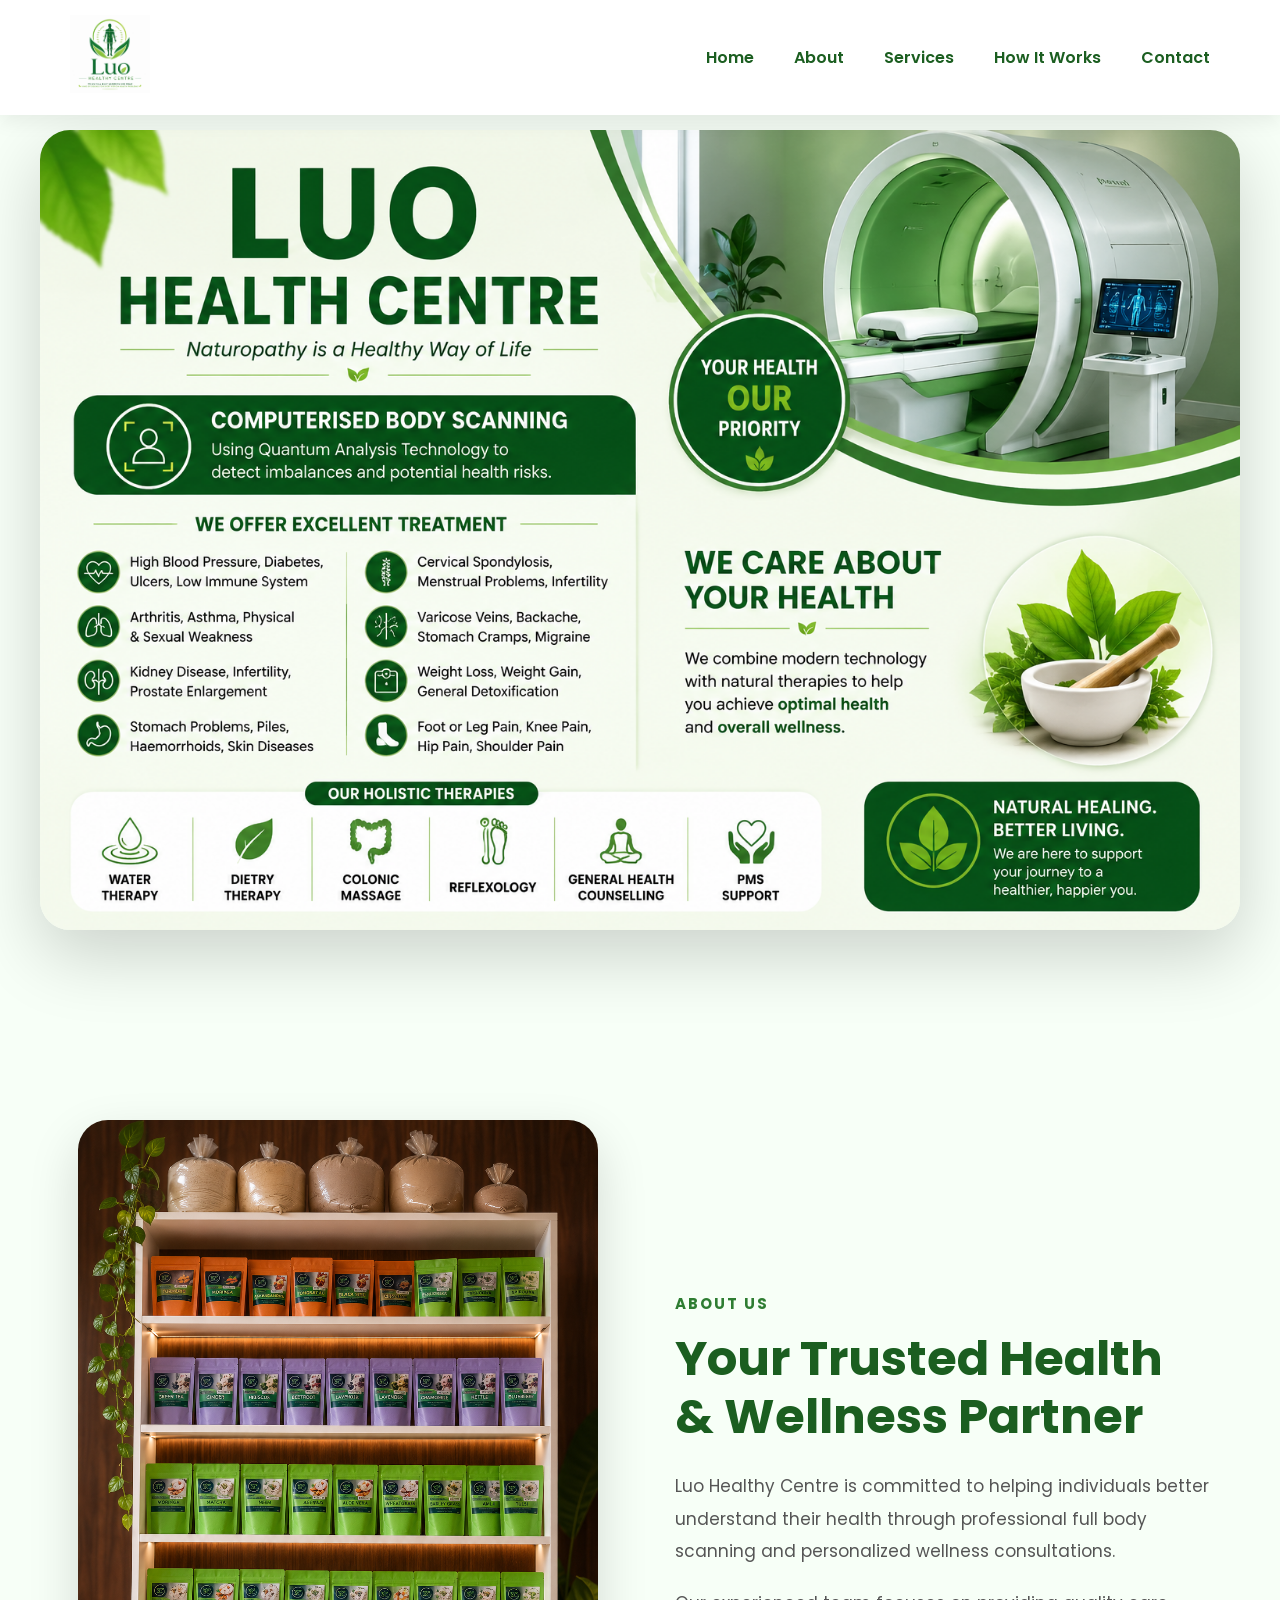
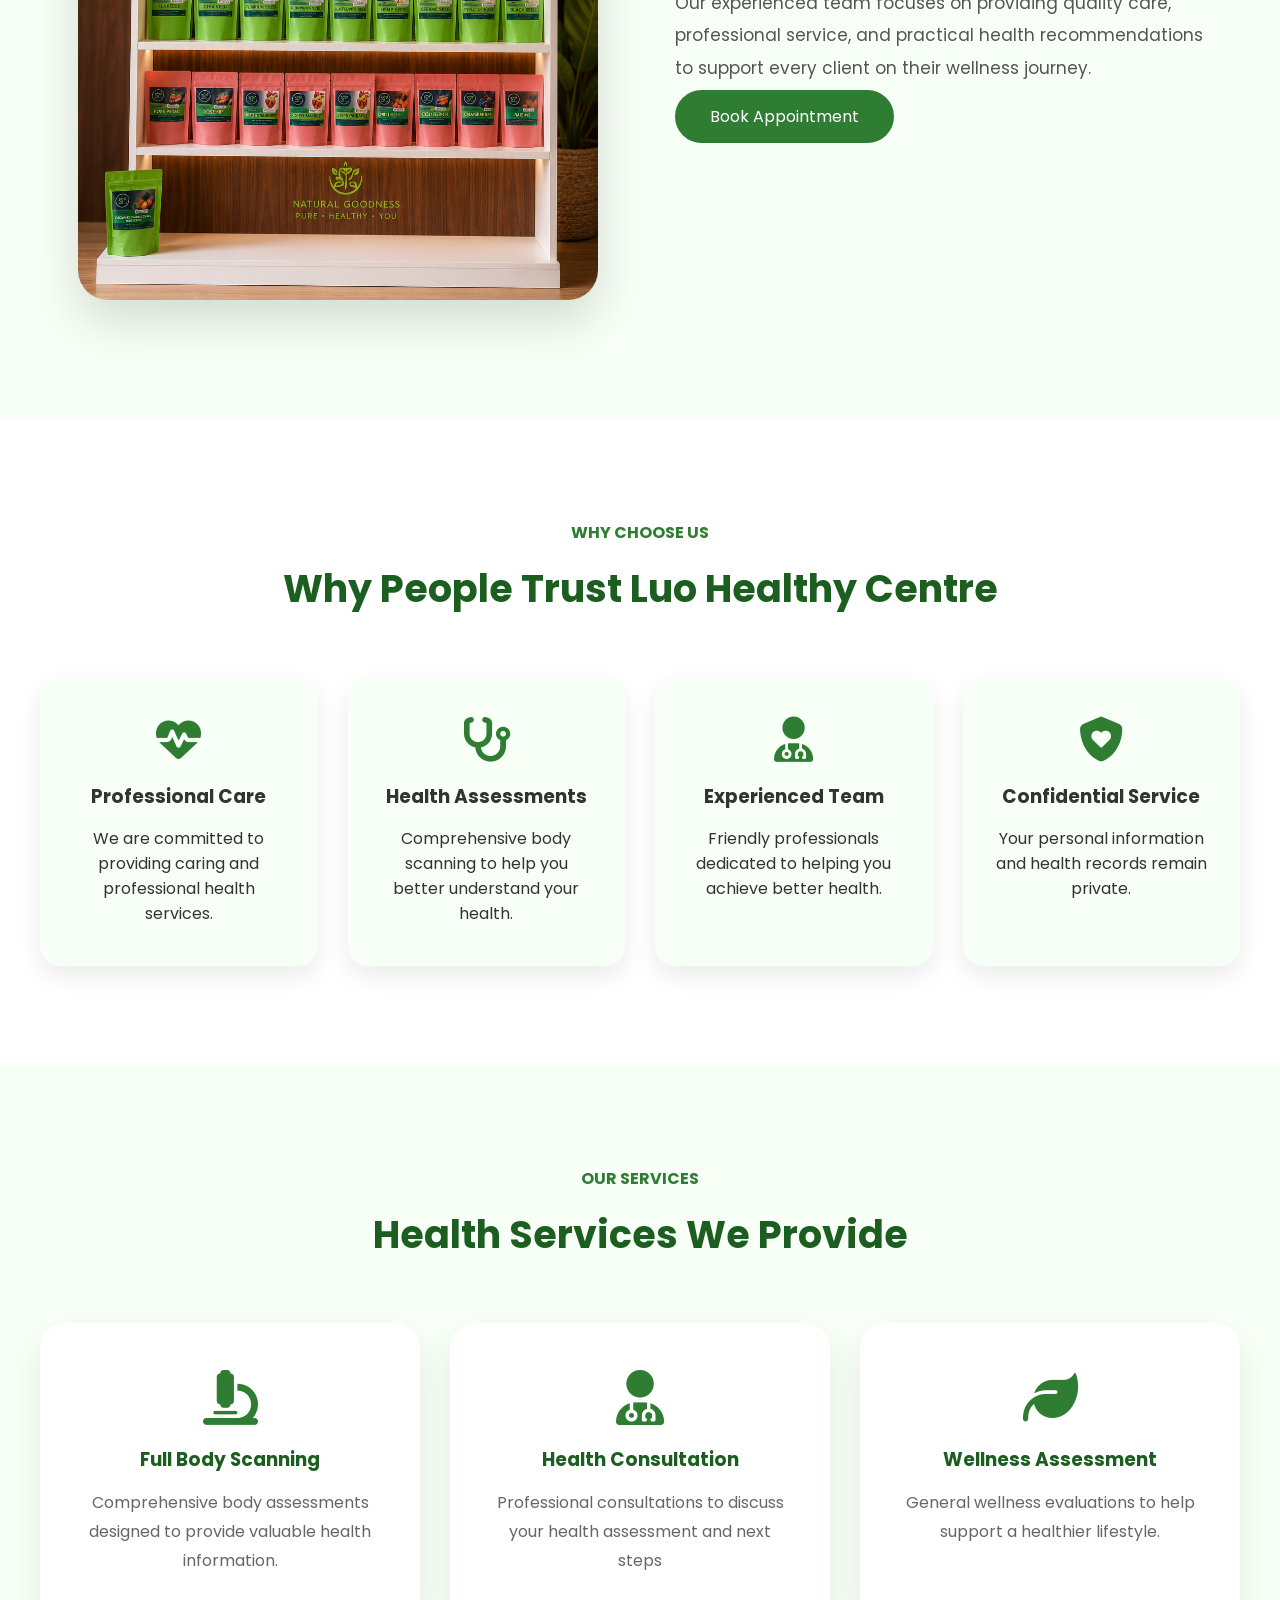
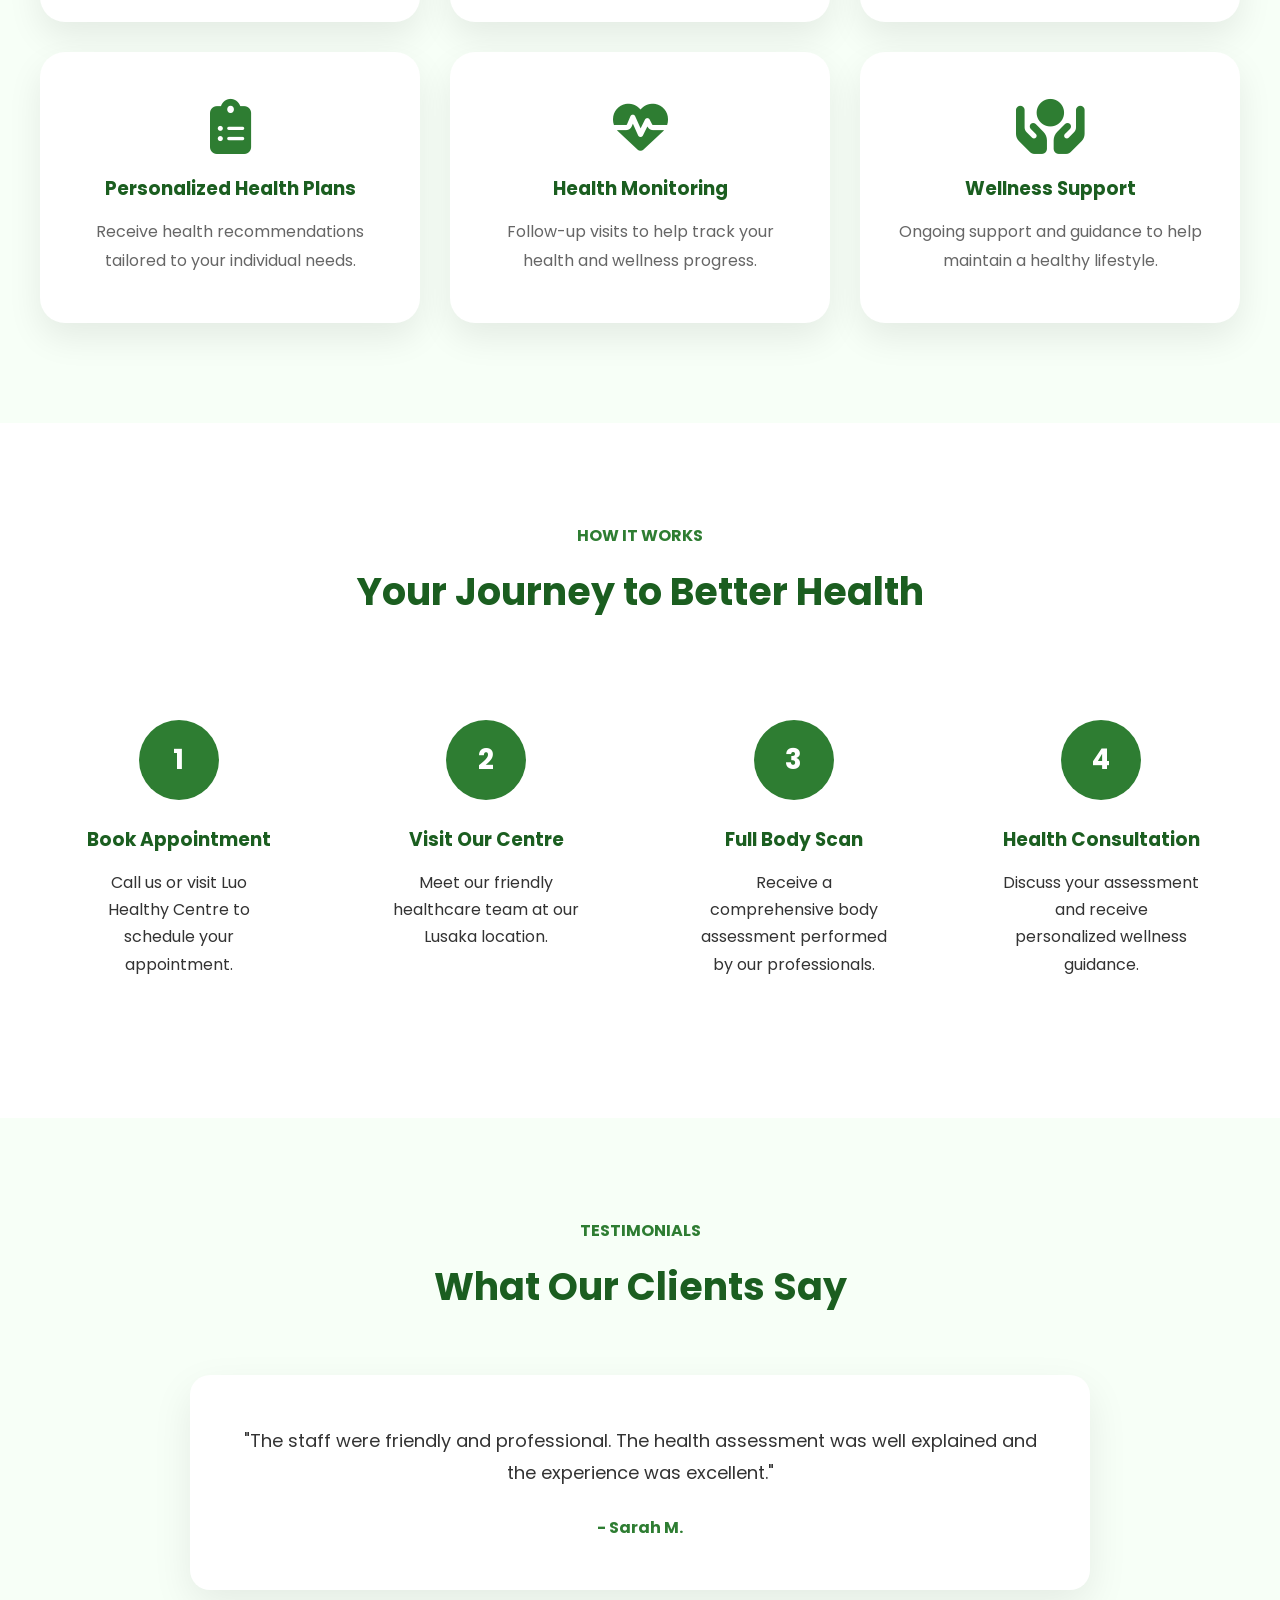
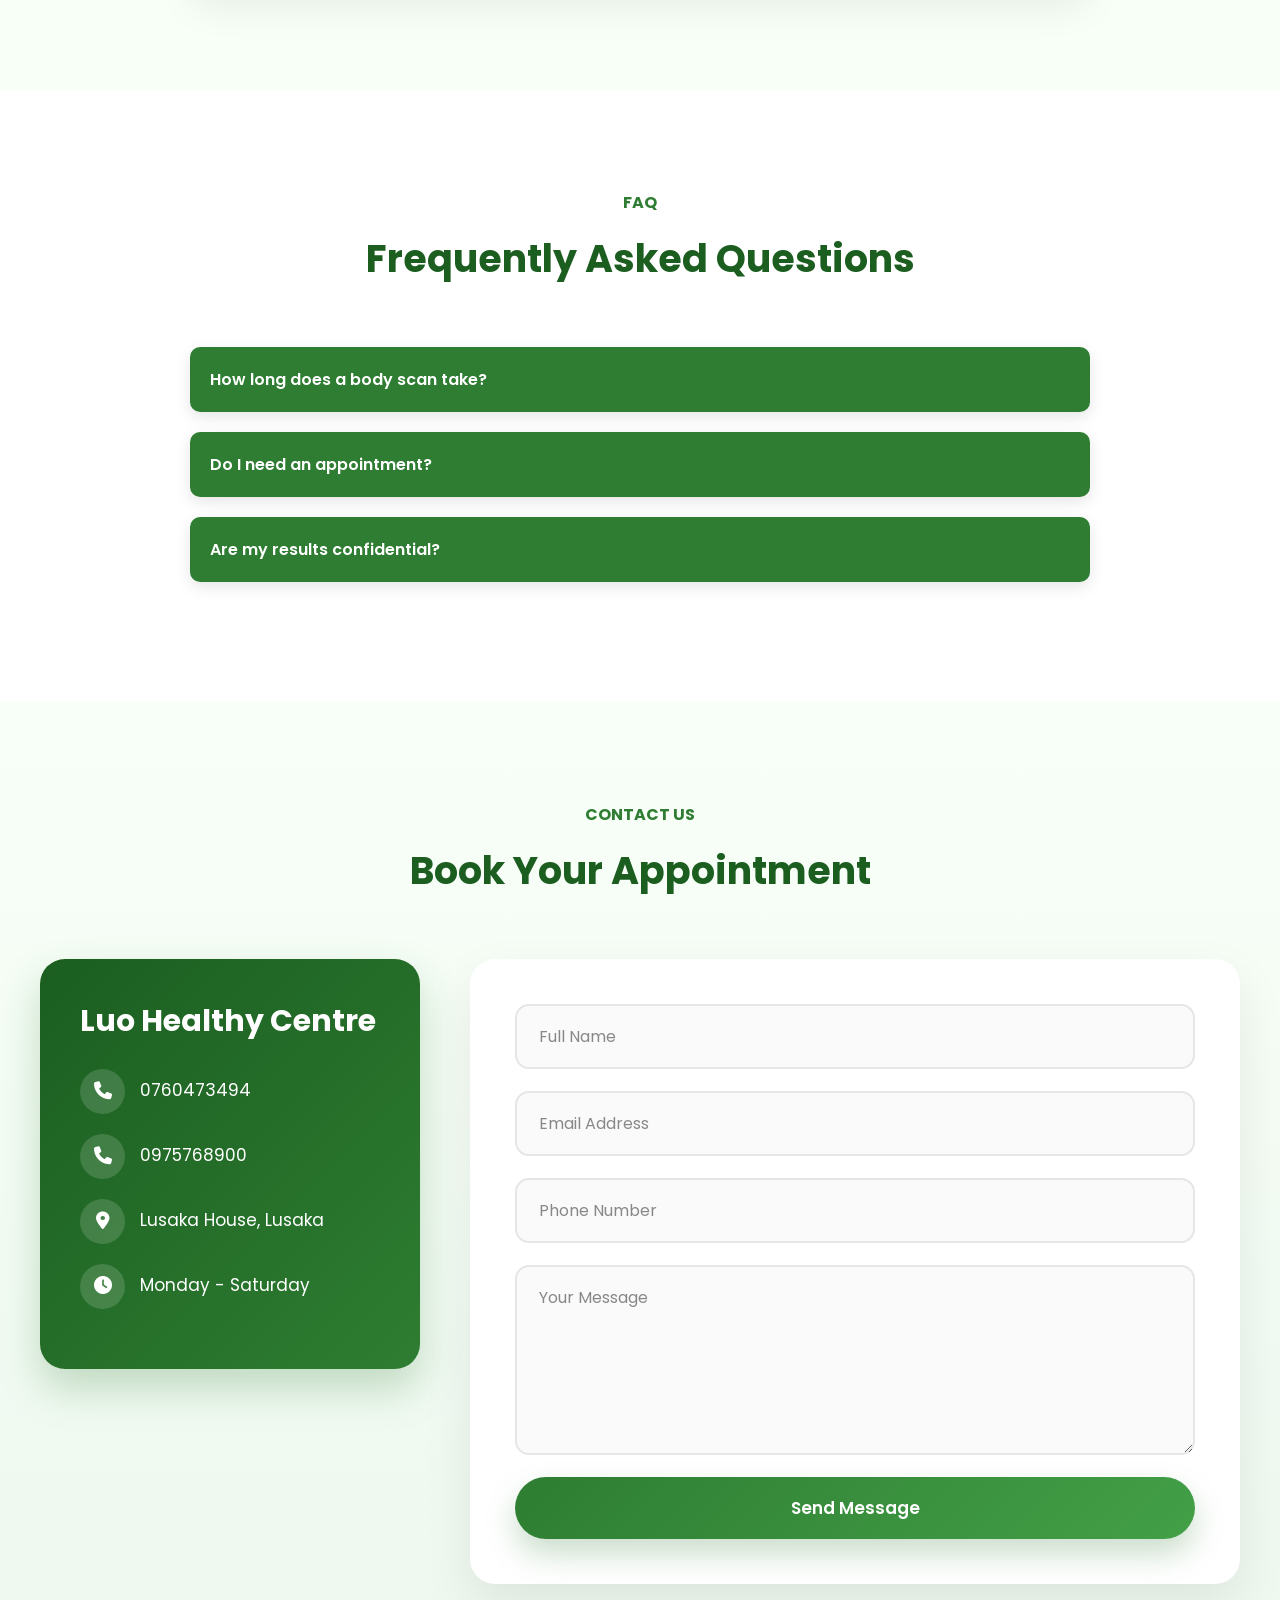
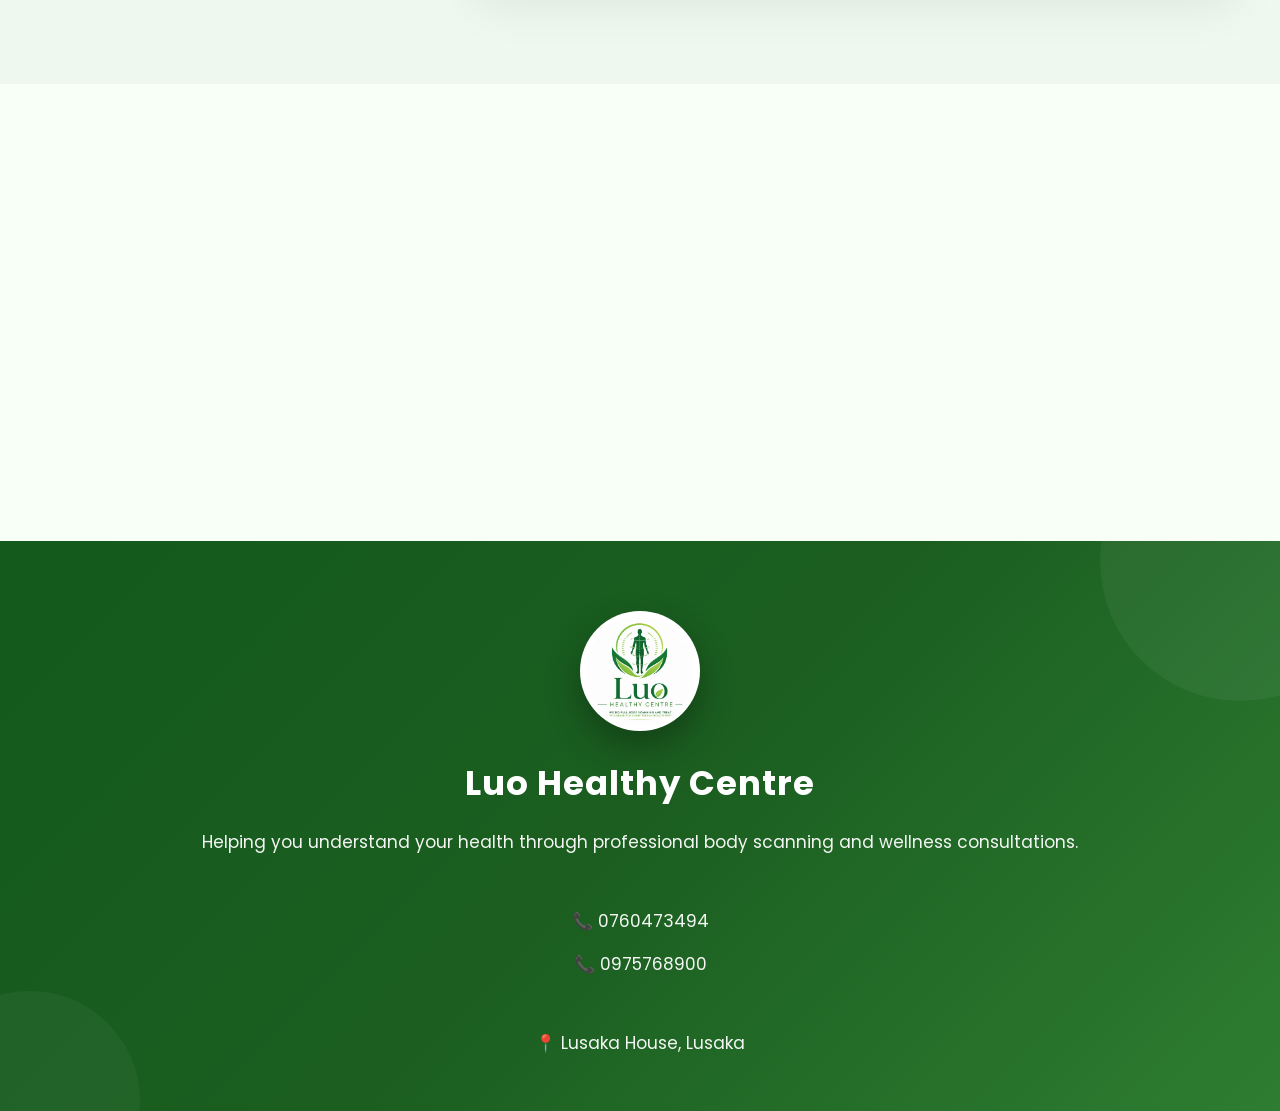
==== commit e0cd9df7: "Added the css" ====
--- a/index.html
+++ b/index.html
@@ -1249,7 +1249,7 @@
 
     </div>
 
-    <script src="script.js"></script>
+    <script src="//code.tidio.co/jkm3al3pnouycela85pk0wllbigv1yim.js" async></script>
 
 </body>
 
--- a/style.css
+++ b/style.css
@@ -1805,19 +1805,36 @@
 }
 
 /* Mobile */
-
-@media(max-width:768px) {
+@media (max-width:768px) {
 
     .booking-content {
 
-        padding: 30px 25px;
-
+        width: 95%;
+        max-height: 90vh;
+
+        overflow-y: auto;
+
+        padding: 25px;
+
+        border-radius: 20px;
     }
 
     .booking-content h2 {
 
-        font-size: 28px;
-
+        font-size: 26px;
+    }
+
+    #bookingForm {
+
+        gap: 15px;
+    }
+
+    #bookingForm input,
+    #bookingForm select,
+    #bookingForm textarea {
+
+        padding: 15px;
+        font-size: 15px;
     }
 
 }
@@ -2350,44 +2367,71 @@
 
 
 
-@media (max-width:600px) {
+@media (max-width:768px) {
 
     .service-details {
 
-        padding: 25px 18px;
-
-        border-radius: 22px;
-
-        margin: 30px 15px;
-
-    }
-
-    .service-info h2 {
-
-        font-size: 30px;
-
-        text-align: center;
-
-    }
-
-    .close-service {
-
-        width: 40px;
-        height: 40px;
-
-        font-size: 22px;
-
-        top: 15px;
-        right: 15px;
-
-    }
-
-    .service-info .btn {
-
         width: 100%;
-
-        text-align: center;
-
-    }
+        margin: 20px auto;
+        padding: 20px;
+    }
+
+    .service-row {
+
+        padding: 20px;
+        margin: 25px 0;
+        gap: 20px;
+    }
+
+    .service-photo img {
+
+        height: 220px;
+    }
+
+    .service-text h3 {
+
+        font-size: 24px;
+    }
+
+    .service-text p {
+
+        font-size: 15px;
+    }
+
+    .service-text li {
+
+        font-size: 15px;
+        padding: 15px;
+    }
+
+}
+
+.service-info h2 {
+
+    font-size: 30px;
+
+    text-align: center;
+
+}
+
+.close-service {
+
+    width: 40px;
+    height: 40px;
+
+    font-size: 22px;
+
+    top: 15px;
+    right: 15px;
+
+}
+
+.service-info .btn {
+
+    width: 100%;
+
+    text-align: center;
+
+}
 
 }
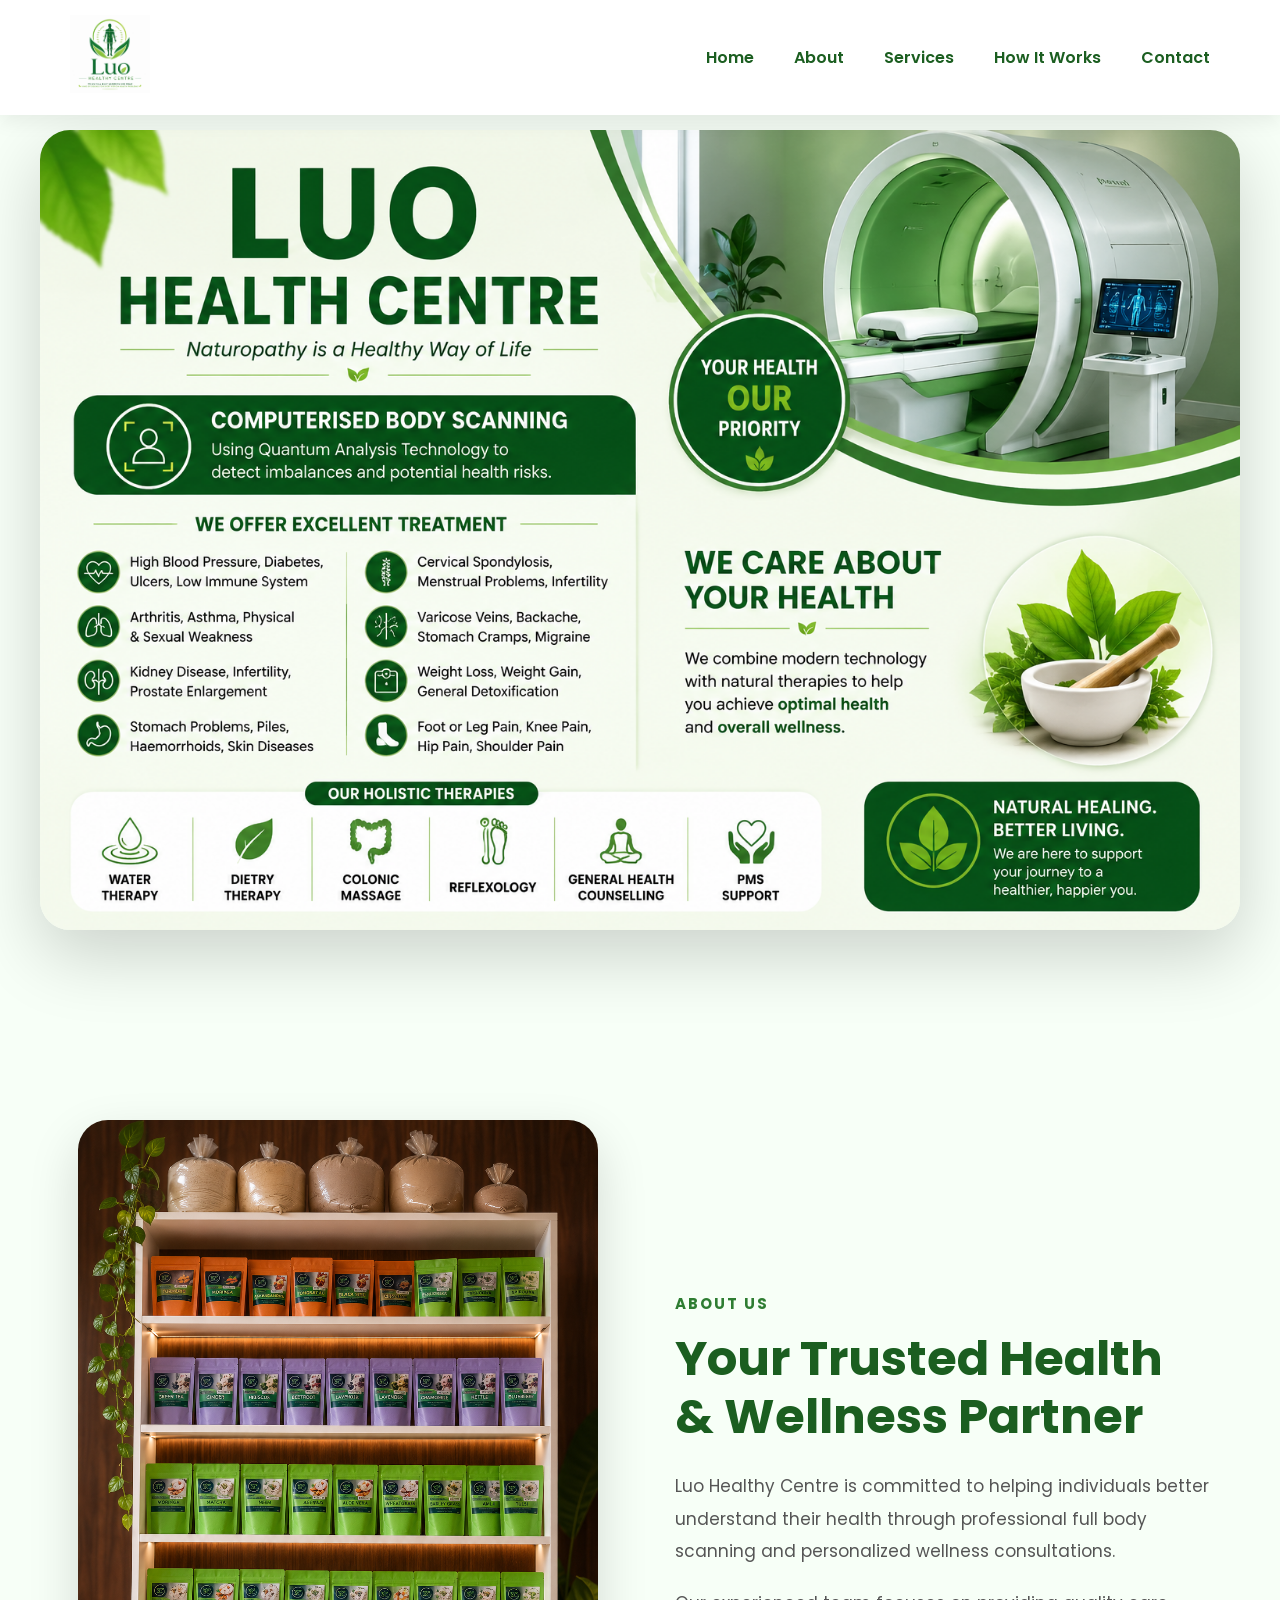
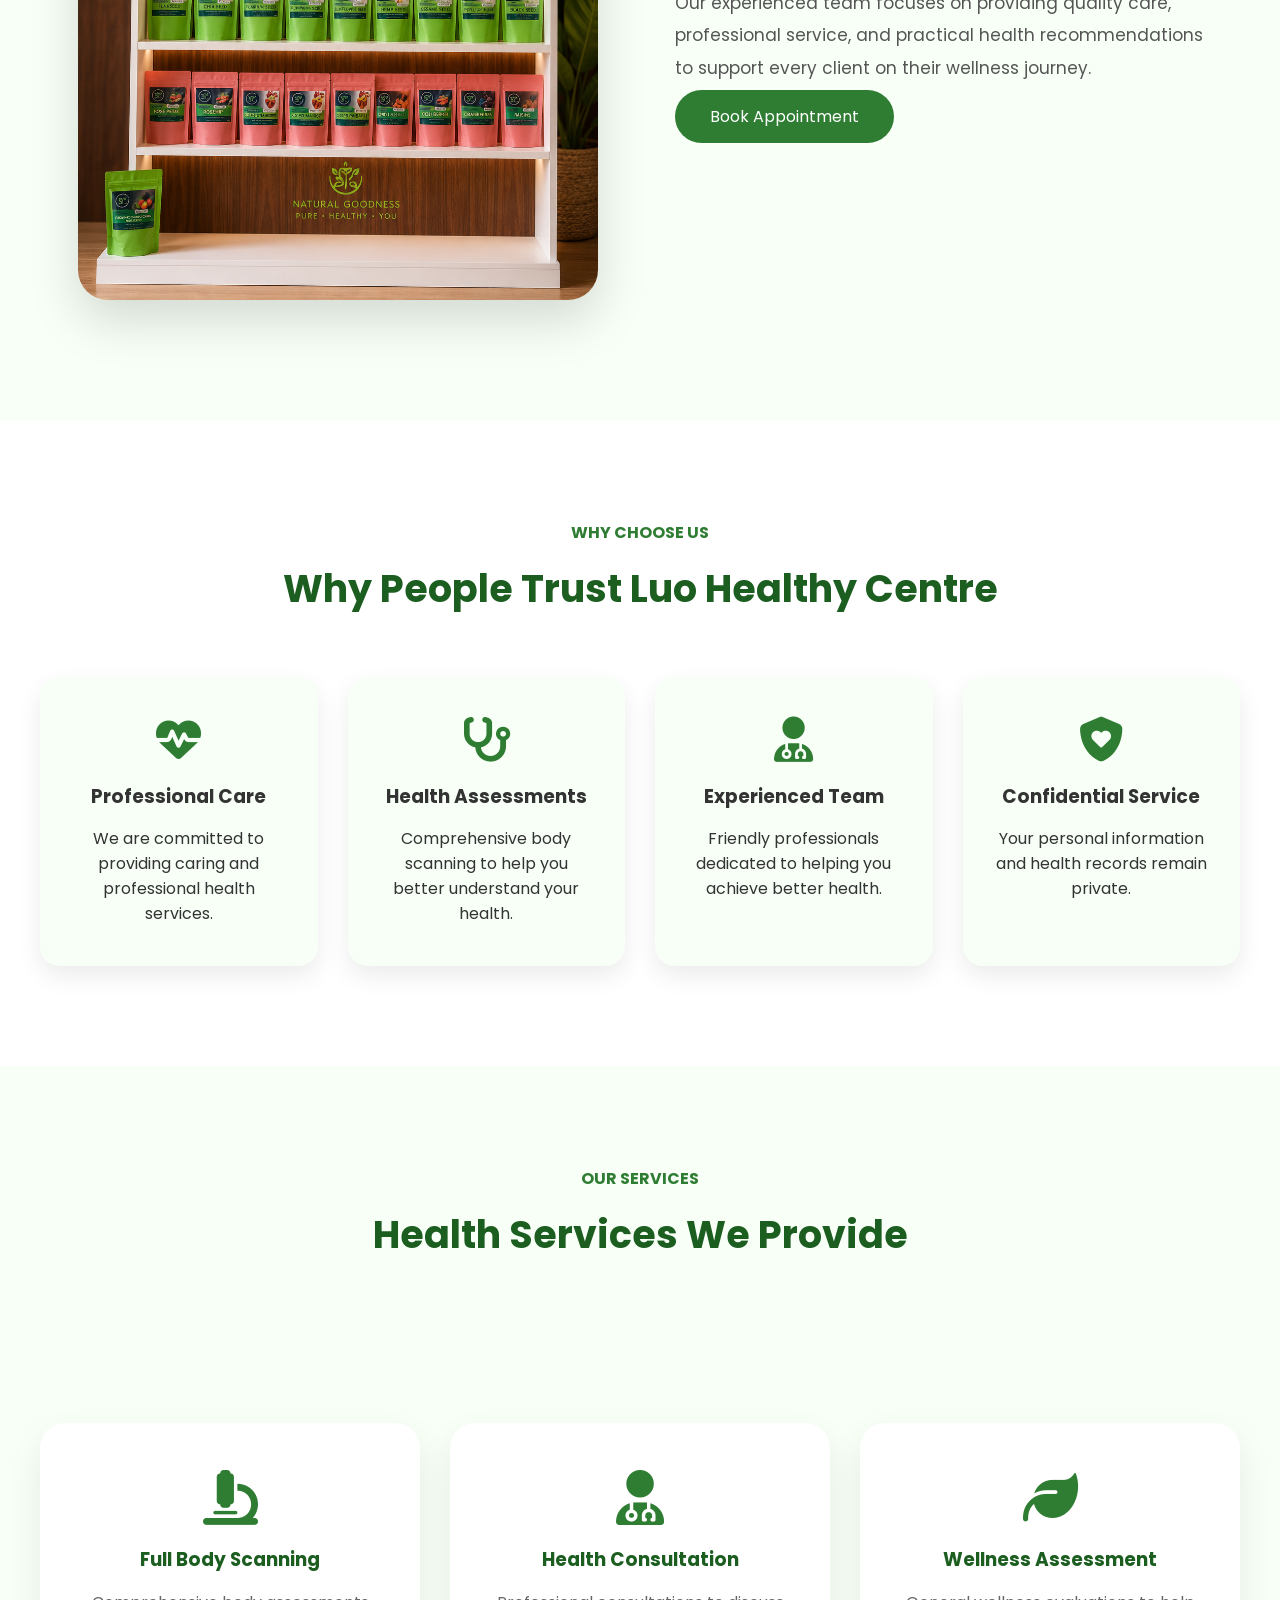
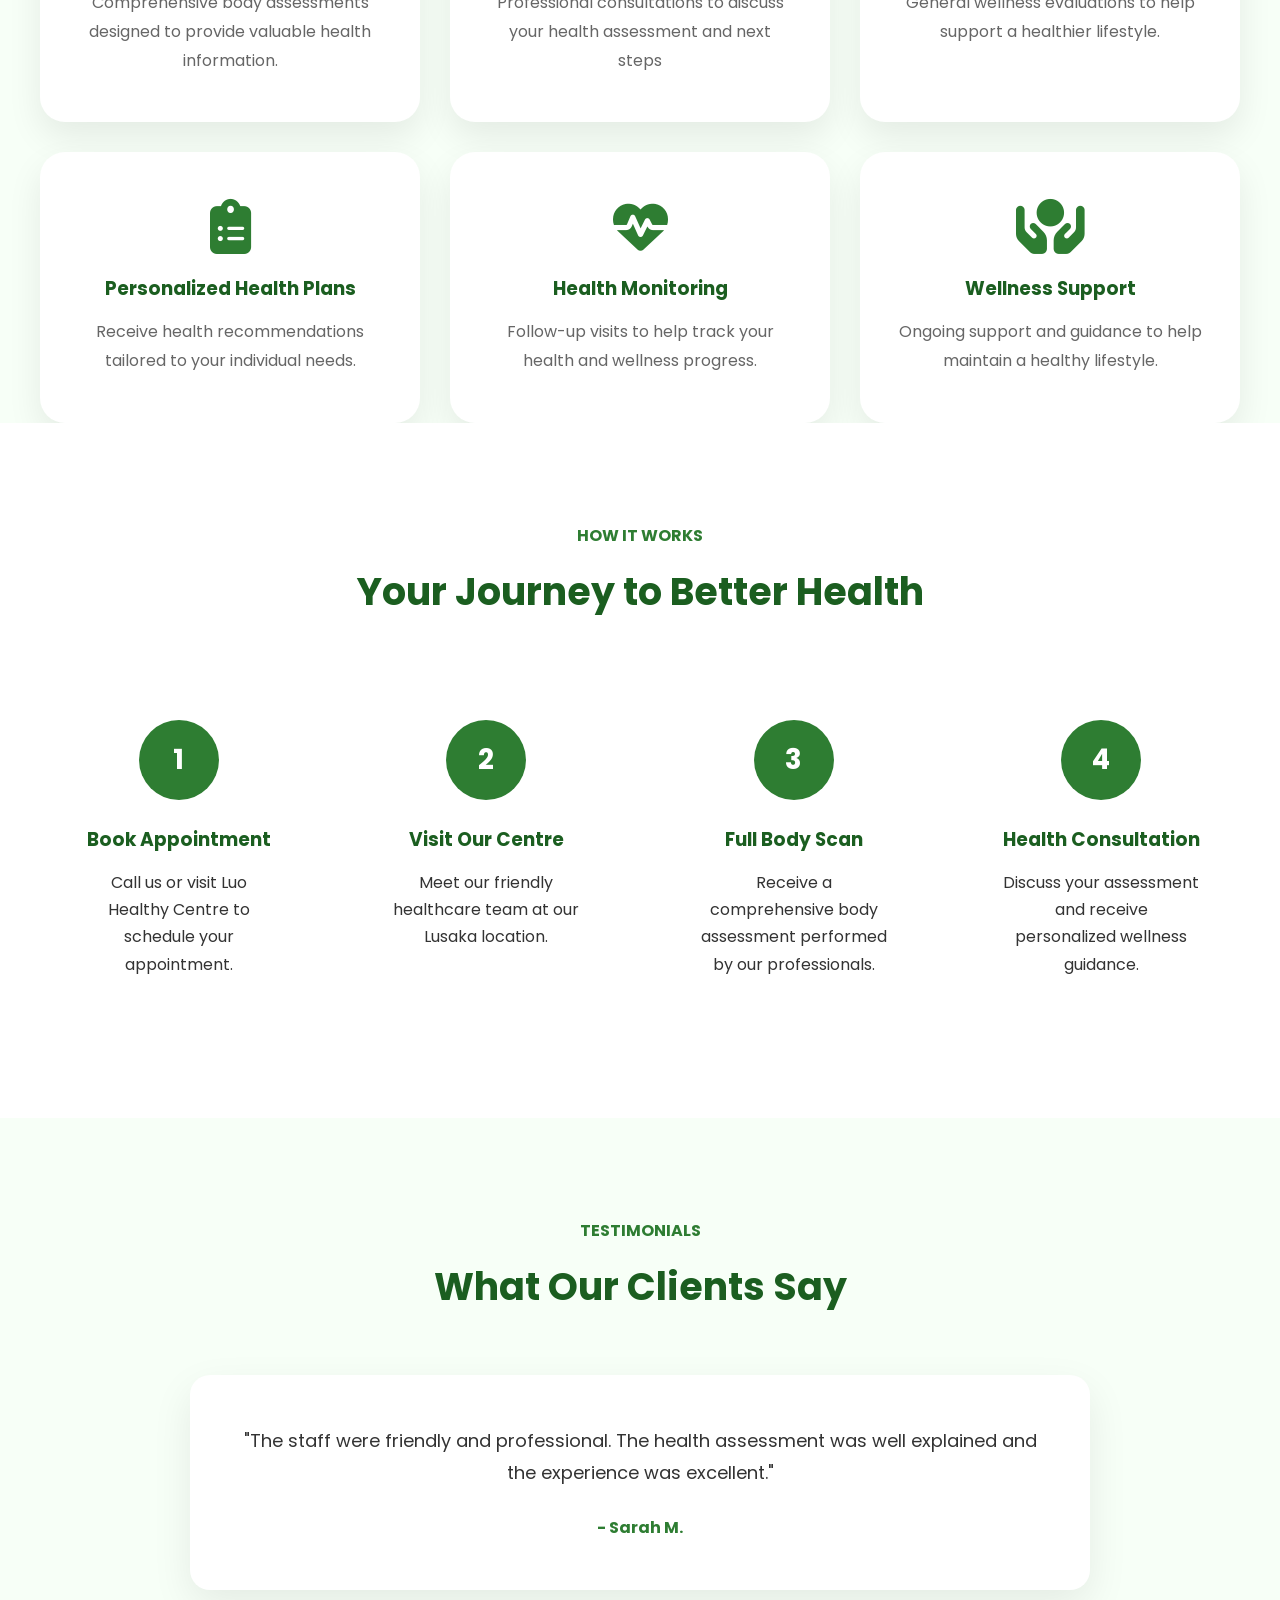
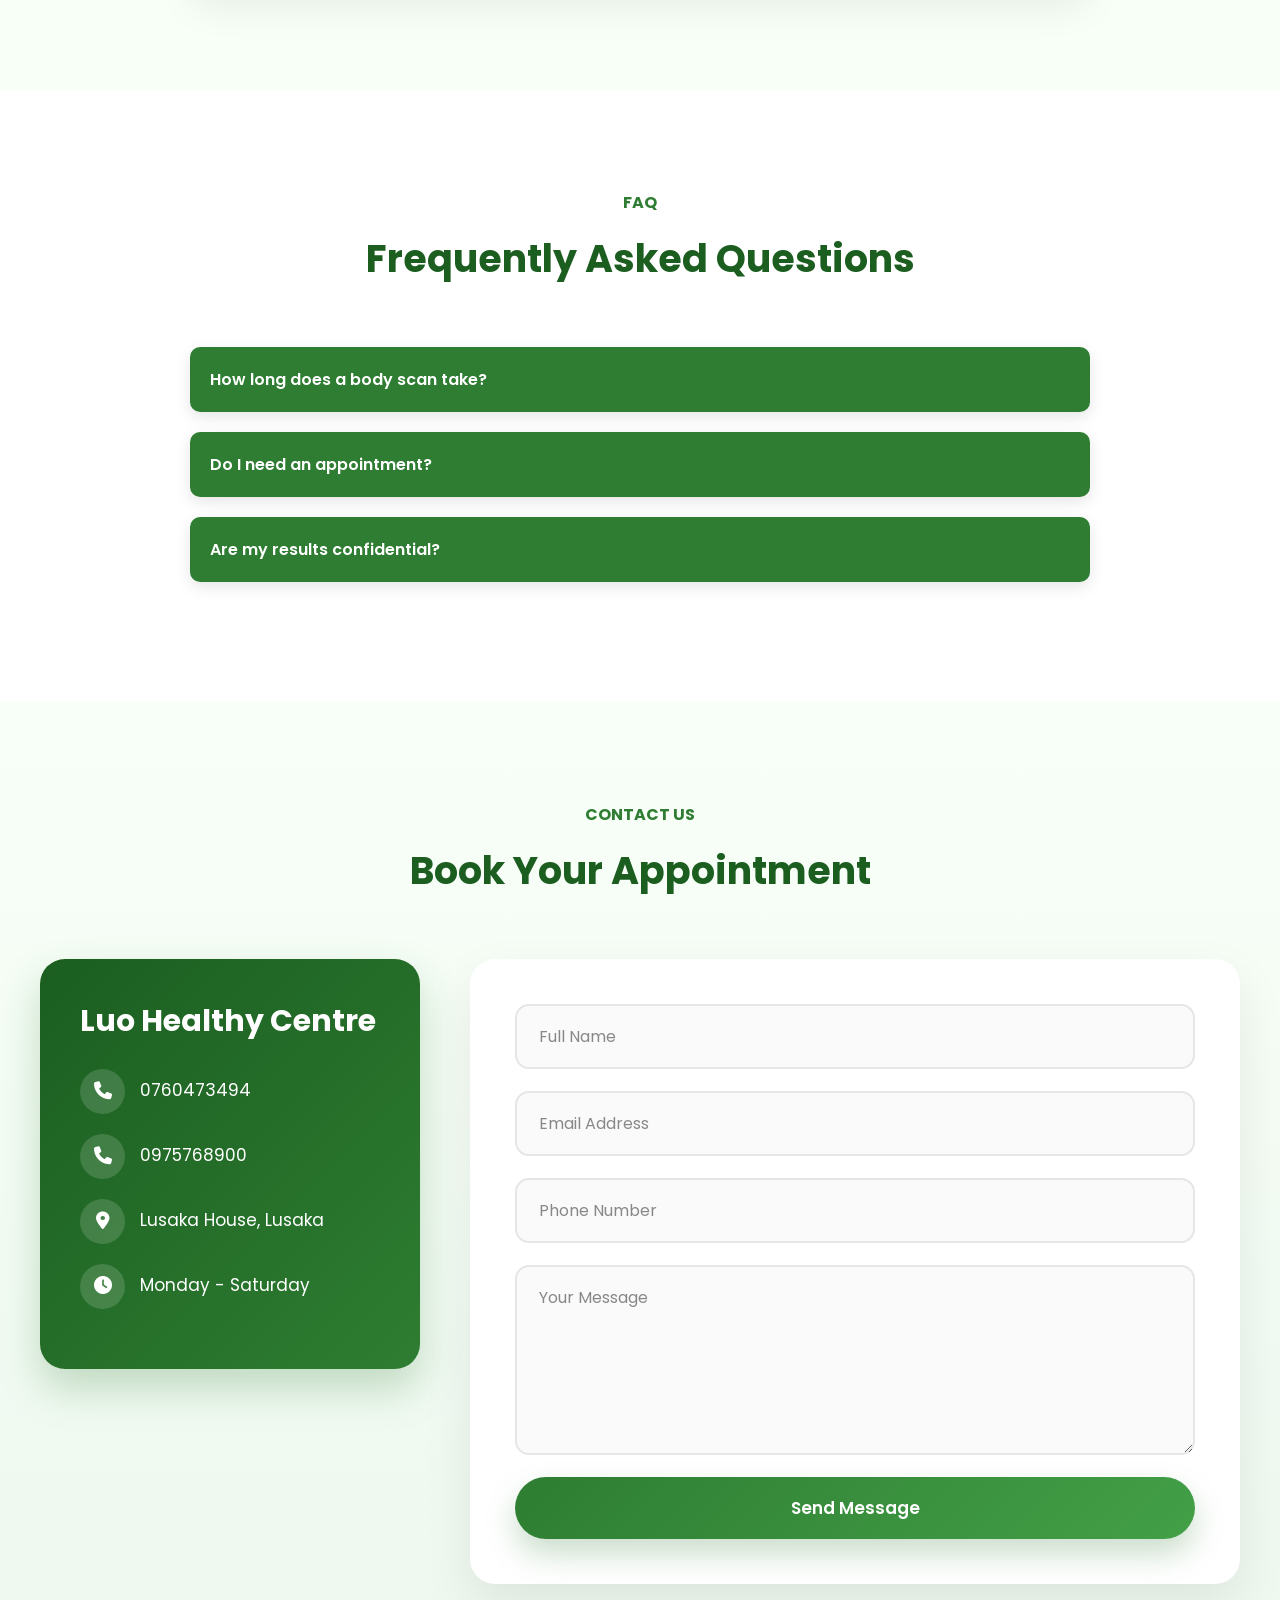
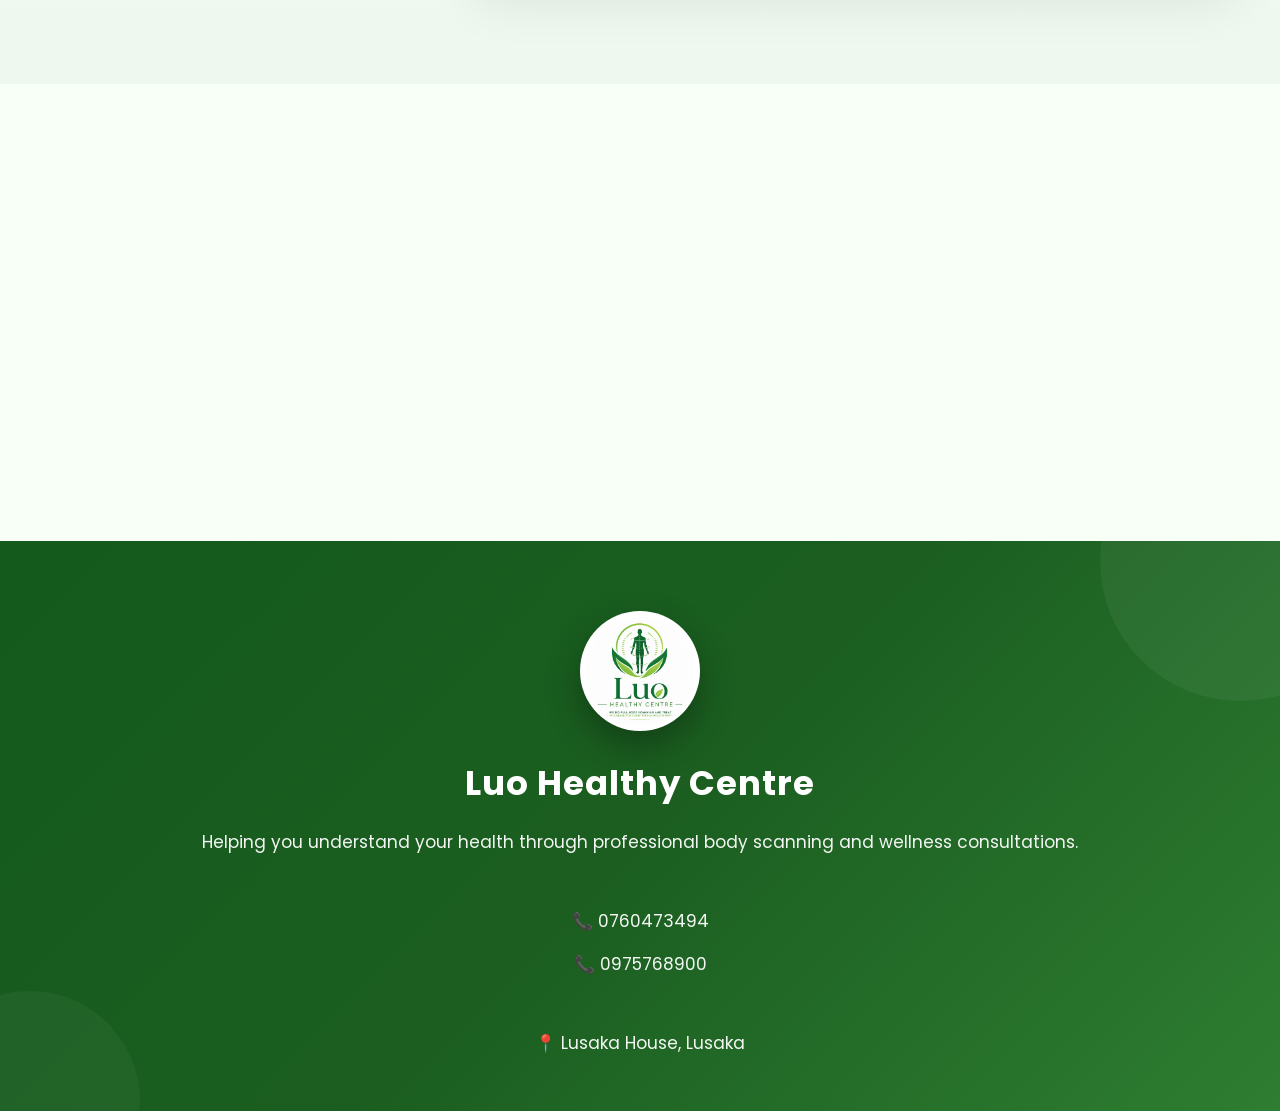
==== commit 29267480: "Fixed the design to be better" ====
--- a/index.html
+++ b/index.html
@@ -185,6 +185,9 @@
     <!-- ========================= -->
     <!-- Services -->
     <!-- ========================= -->
+
+
+
 
     <section class="services" id="services">
 
@@ -378,8 +381,10 @@
                 <h2>Wellness Assessment</h2>
 
                 <p>
-                    Our Wellness Assessment provides a complete overview of your current health and well-being. Using
-                    advanced body scanning technology and a personalized consultation, we evaluate key indicators that
+                    Our Wellness Assessment provides a complete overview of your current health and well-being.
+                    Using
+                    advanced body scanning technology and a personalized consultation, we evaluate key indicators
+                    that
                     may help identify potential imbalances before they become more serious.
                 </p>
 
@@ -459,7 +464,8 @@
                 <p>
                     Every individual has unique health needs and wellness goals. Our Personalized Health Plans are
                     designed to provide recommendations tailored to your body scan results, lifestyle, and overall
-                    health objectives. We work with you to create a practical plan that supports long-term wellness and
+                    health objectives. We work with you to create a practical plan that supports long-term wellness
+                    and
                     healthy living.
                 </p>
 
@@ -523,7 +529,8 @@
 
                 <h3>Why Choose Luo Healthy Centre?</h3>
 
-                <p>At Luo Healthy Centre, we understand that no two people are alike. Our personalized health plans are
+                <p>At Luo Healthy Centre, we understand that no two people are alike. Our personalized health plans
+                    are
                     designed around your unique needs, helping you make informed lifestyle choices through practical
                     guidance, ongoing support, and a commitment to your long-term well-being.</p>
 
@@ -533,125 +540,10 @@
 
         </div>
 
+
+
         <!-- Health Monitoring -->
         <div class="service-details" id="monitoring">
-
-            <span class="close-service" onclick="closeService('Health Monitoring')">&times;</span>
-
-            <div class="service-info">
-
-                <h2>Ongoing Health Monitoring</h2>
-
-                <p>
-                    Our Health Monitoring service is designed to help you stay informed about your wellness over time.
-                    Through regular follow-up visits and wellness assessments, we monitor your progress, review any
-                    changes in your health, and provide updated recommendations to help you achieve your long-term
-                    wellness goals.
-                    <br>
-                    Regular monitoring can help you understand how your lifestyle choices are affecting your overall
-                    well-being and keep you motivated on your health journey.
-                </p>
-
-                <div class="service-row">
-
-                    <div class="service-text">
-
-                        <h3>What We Monitor</h3>
-
-                        <ul>
-
-                            <li>Overall wellness progress</li>
-                            <li>Changes in body scan results</li>
-                            <li>Lifestyle and wellness improvements</li>
-                            <li>Nutrition and healthy habits</li>
-                            <li>Weight and body composition</li>
-                            <li>Energy levels and general well-being</li>
-                            <li>Progress toward personal health goals</li>
-                            <li>Areas that may require additional attention</li>
-
-                        </ul>
-
-                    </div>
-
-                    <div class="service-photo">
-
-                        <img src="images/six.jpg" alt="Ongoing Health Monitoring">
-
-                    </div>
-
-                </div>
-
-                <div class="service-row reverse">
-
-                    <div class="service-text">
-
-                        <h3>Benefits</h3>
-
-                        <ul>
-
-                            <li>Track your wellness progress over time</li>
-                            <li>Measure improvements through follow-up assessments</li>
-                            <li>Receive updated personalized recommendations</li>
-                            <li>Stay motivated with regular health reviews</li>
-                            <li>Identify changes in your overall wellness</li>
-                            <li>Support long-term healthy lifestyle habits</li>
-                            <li>Build confidence in managing your health</li>
-
-                        </ul>
-
-                    </div>
-
-                    <div class="service-photo">
-
-                        <img src="images/monitor.png" alt="Health Monitoring Benefits">
-
-                    </div>
-
-                </div>
-
-                <div class="service-row">
-
-                    <div class="service-text">
-
-                        <h3>Who Is This Service For?</h3>
-
-                        <ul>
-
-                            <li>Clients who have completed a wellness assessment</li>
-                            <li>Individuals following a personalized health plan</li>
-                            <li>People making lifestyle or nutrition changes</li>
-                            <li>Anyone committed to improving long-term wellness</li>
-                            <li>Individuals who want regular health progress reviews</li>
-
-                        </ul>
-
-                        <p>
-
-                            Regular health monitoring helps you stay informed about your progress,
-                            identify positive changes, and make timely adjustments to support a
-                            healthier lifestyle.
-
-                        </p>
-
-                    </div>
-
-                    <div class="service-photo">
-
-                        <img src="images/anatomy.png" alt="Health Progress Review">
-
-                    </div>
-
-                </div>
-                <a href="#" class="openBooking btn"> Book Appointment </a>
-
-            </div>
-
-        </div>
-
-
-
-        <!-- Health Monitoring -->
-        <div class="service-details" id="monitoring ">
 
             <span class="close-service" onclick="closeService('wellness-support')">&times;</span>
 
@@ -710,7 +602,7 @@
 
                     <div class="service-photo">
 
-                        <img src="images/monitoring-benefits.jpg" alt="Health Monitoring Benefits">
+                        <img src="images/moni.png" alt="Health Monitoring Benefits">
 
                     </div>
 
@@ -735,12 +627,14 @@
                 <h2>Ongoing Wellness Support</h2>
 
                 <p>
-                    Maintaining good health is an ongoing journey, and our Wellness Support service is designed to help
+                    Maintaining good health is an ongoing journey, and our Wellness Support service is designed to
+                    help
                     you stay on track. We provide continuous guidance, follow-up assessments, and practical
                     recommendations to help you achieve and maintain your long-term wellness goals.
 
                     <br>
-                    Whether you're working toward a healthier lifestyle or monitoring your progress, our team is here to
+                    Whether you're working toward a healthier lifestyle or monitoring your progress, our team is
+                    here to
                     support you every step of the way.
                 </p>
 
@@ -806,6 +700,9 @@
             </div>
 
         </div>
+    </section>
+
+    <section class="service-pages">
 
         <!-- Nav Bar-->
         <div class="services-container">
@@ -1249,6 +1146,8 @@
 
     </div>
 
+    <script src="script.js"></script>
+
     <script src="//code.tidio.co/jkm3al3pnouycela85pk0wllbigv1yim.js" async></script>
 
 </body>
--- a/style.css
+++ b/style.css
@@ -1093,20 +1093,17 @@
 
     position: fixed;
 
-    right: 30px;
-
+    left: 30px;
+    /* Moved to the left */
     bottom: 30px;
 
     width: 55px;
-
     height: 55px;
 
     border: none;
-
     border-radius: 50%;
 
     background: #2e7d32;
-
     color: white;
 
     font-size: 22px;
@@ -1115,8 +1112,17 @@
 
     display: none;
 
-}
-
+    z-index: 9999;
+
+    box-shadow: 0 10px 25px rgba(0, 0, 0, 0.2);
+
+    transition: all 0.3s ease;
+}
+
+#topBtn:hover {
+    transform: translateY(-4px);
+    background: #1b5e20;
+}
 
 
 /* =======================
@@ -1284,26 +1290,18 @@
 
 
 
-
 .service-details {
     display: none;
-    max-width: 1200px;
-    margin: 60px auto;
-    padding: 60px;
-
+    width: min(1200px, 95%);
+    margin: 40px auto;
+    padding: 40px;
     background: #fff;
-    border-radius: 30px;
-
-    box-shadow: 0 20px 45px rgba(0, 0, 0, .08);
-
-    align-items: center;
-    gap: 60px;
-
-    position: relative;
+    border-radius: 25px;
+    box-shadow: 0 15px 40px rgba(0, 0, 0, .08);
 }
 
 .service-details.active {
-    display: flex;
+    display: block;
 }
 
 
@@ -1550,7 +1548,7 @@
 }
 
 /*=========================================
-        PREMIUM BOOKING MODAL
+        Booking Modal too
 =========================================*/
 
 .booking-modal {
@@ -1809,32 +1807,56 @@
 
     .booking-content {
 
-        width: 95%;
-        max-height: 90vh;
+        width: 100%;
+
+        height: 100vh;
+
+        max-width: none;
+
+        max-height: none;
+
+        border-radius: 0;
+
+        padding: 30px 20px;
 
         overflow-y: auto;
 
-        padding: 25px;
-
-        border-radius: 20px;
     }
 
     .booking-content h2 {
 
-        font-size: 26px;
+        font-size: 28px;
+
     }
 
     #bookingForm {
 
-        gap: 15px;
+        gap: 18px;
+
     }
 
     #bookingForm input,
     #bookingForm select,
     #bookingForm textarea {
 
-        padding: 15px;
-        font-size: 15px;
+        padding: 18px;
+
+        font-size: 16px;
+
+    }
+
+    #bookingForm textarea {
+
+        min-height: 150px;
+
+    }
+
+    #bookingForm .btn {
+
+        padding: 18px;
+
+        font-size: 17px;
+
     }
 
 }
@@ -2434,4 +2456,14 @@
 
 }
 
+.service-details {
+    scroll-margin-top: 120px;
+}
+
+.service-details {
+    display: none;
+}
+
+.service-details.active {
+    display: block;
 }
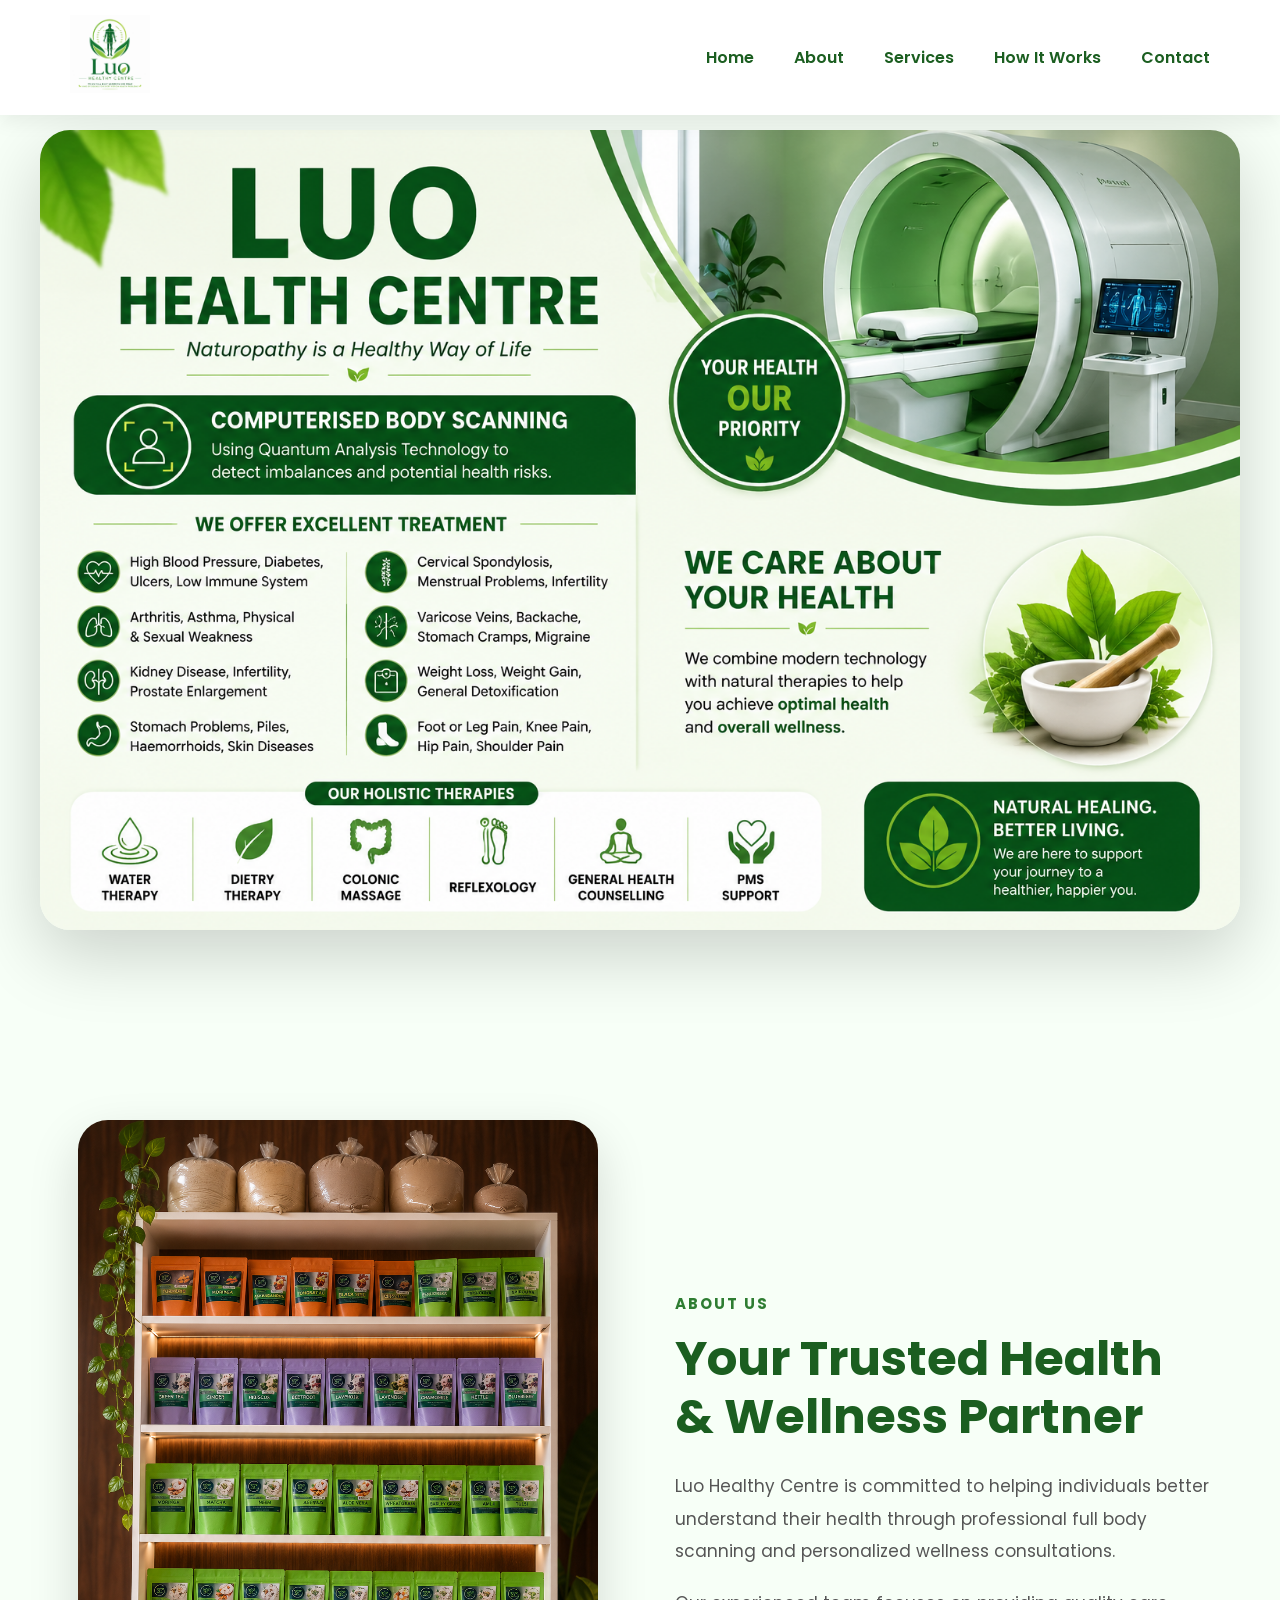
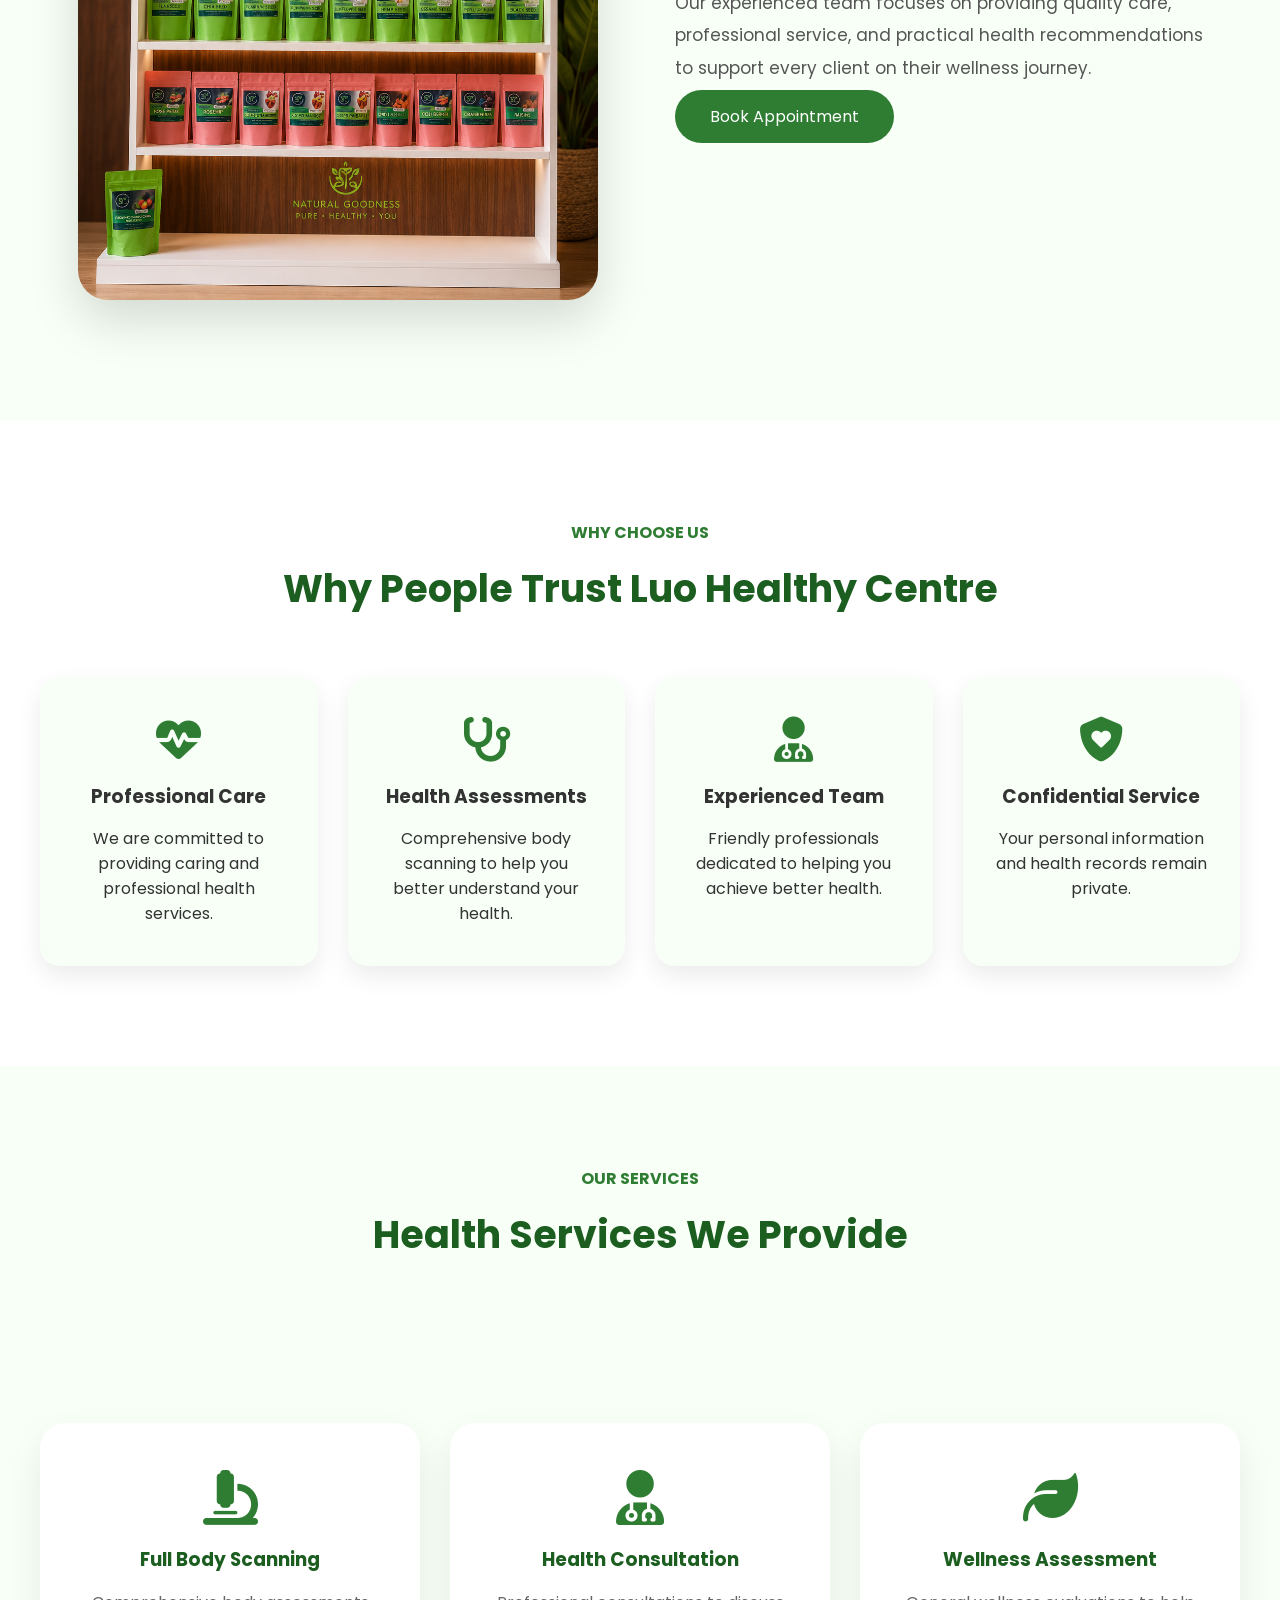
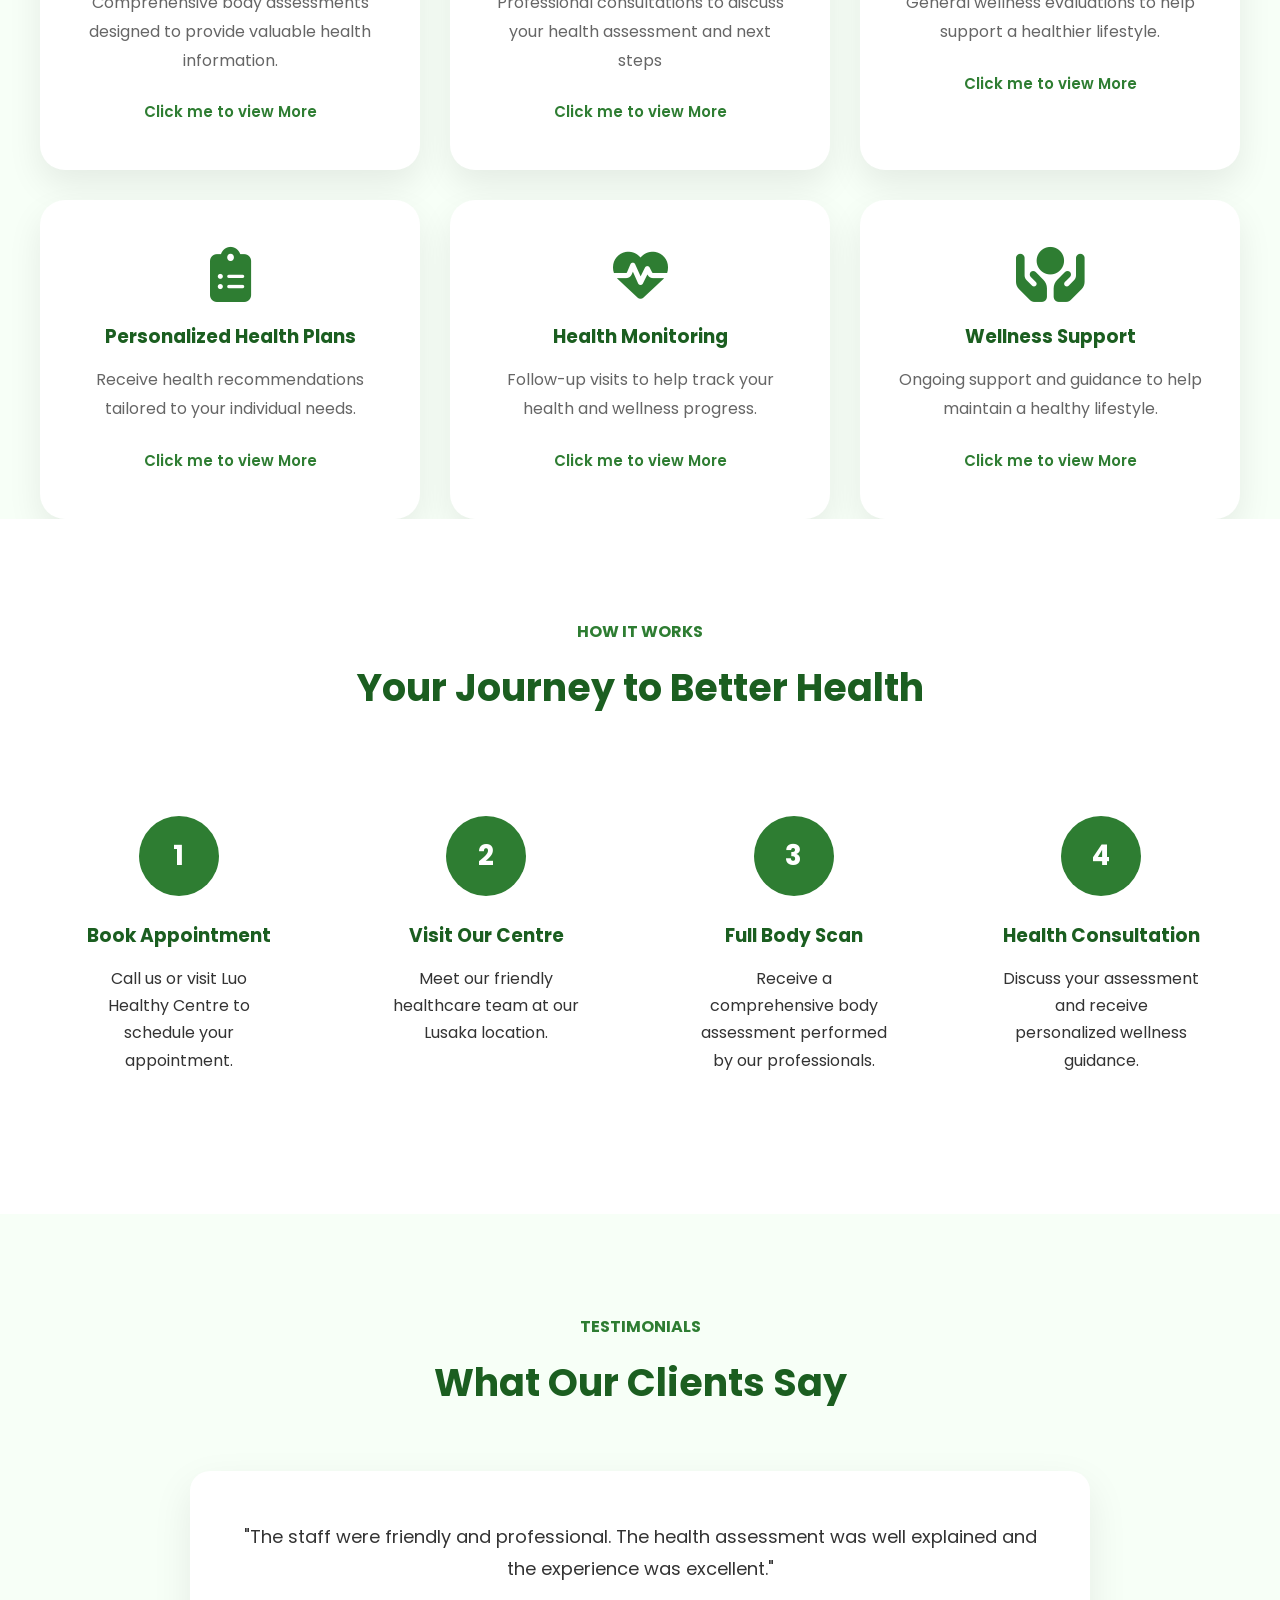
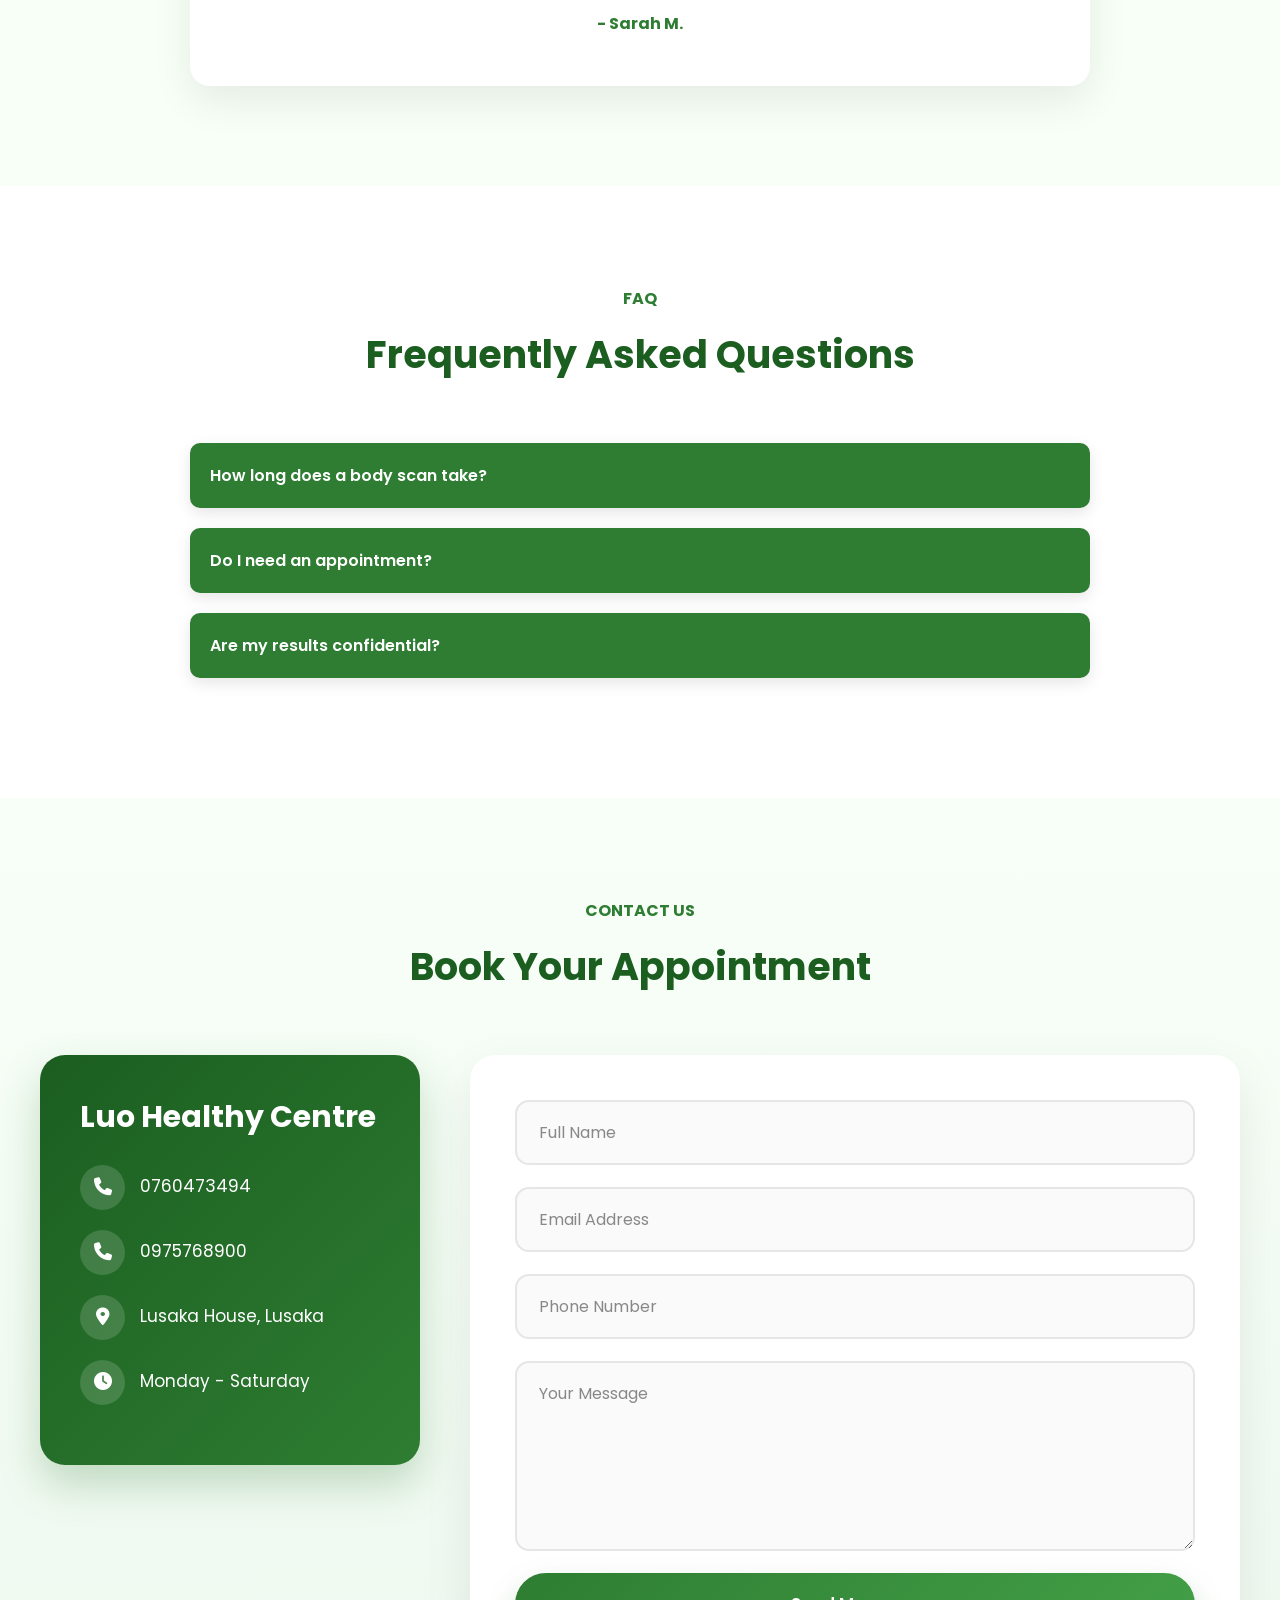
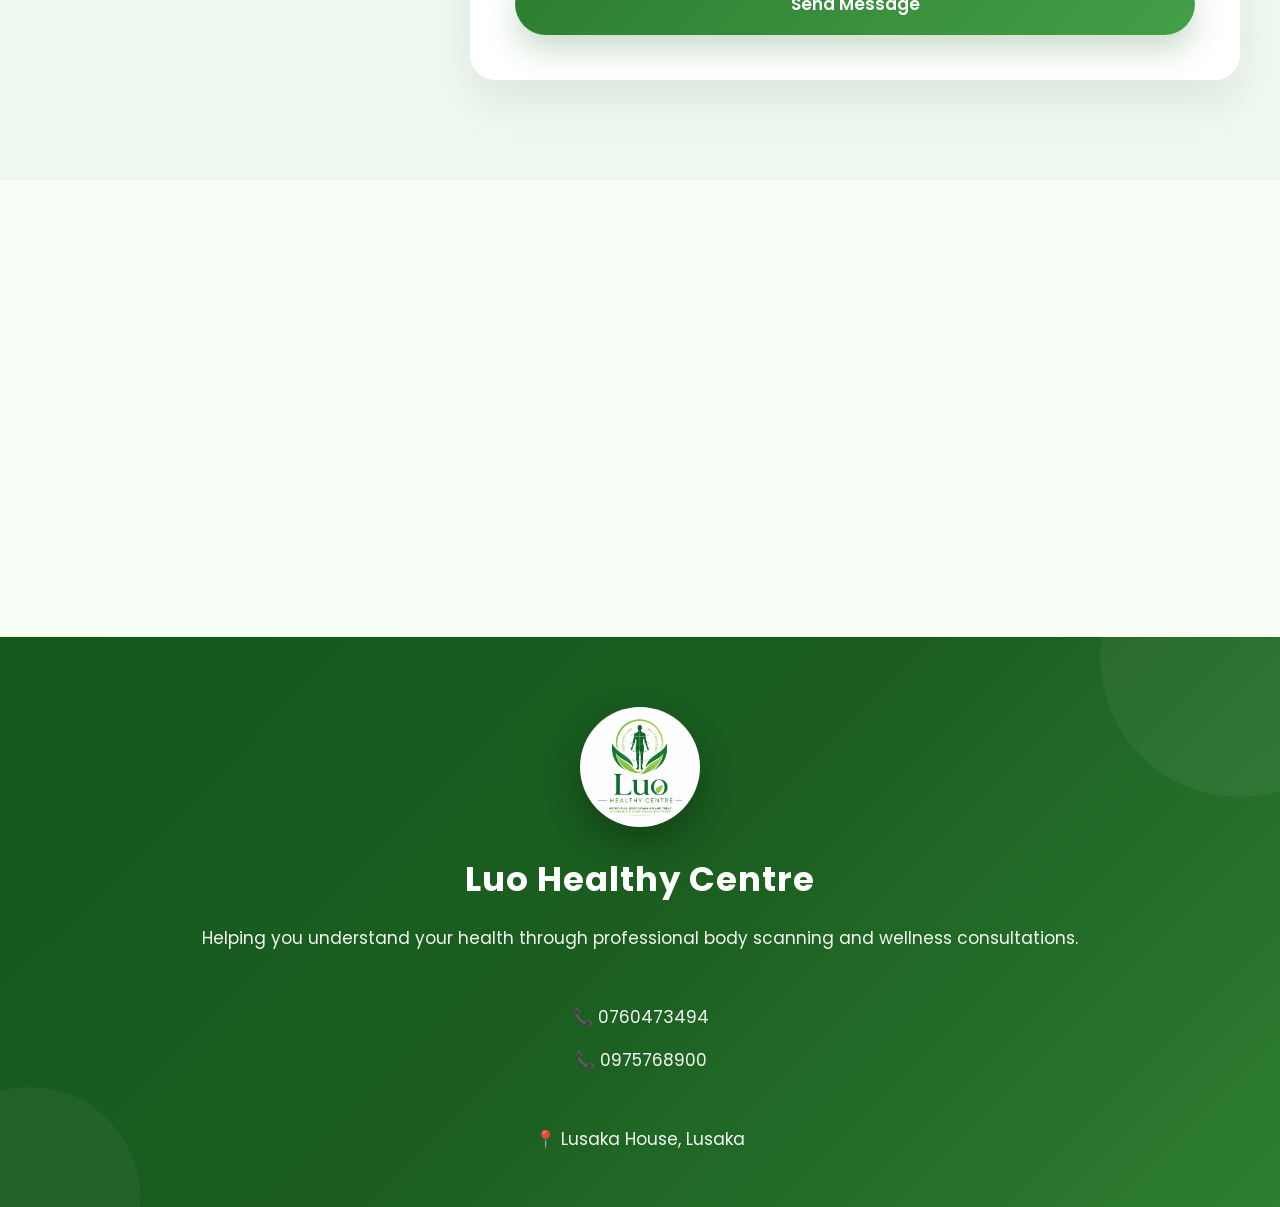
==== commit 3a22fc40: "Added CSS to make the images shake shake plus click me to view more 😂" ====
--- a/index.html
+++ b/index.html
@@ -329,7 +329,7 @@
 
                     <div class="service-photo">
 
-                        <img src="images/wellness-support.JPG" alt="Health Consultation">
+                        <img src="images/health.png" alt="Health Consultation">
 
                     </div>
 
@@ -353,7 +353,7 @@
 
                     <div class="service-photo">
 
-                        <img src="images/wellness-support.JPG" alt="Health Consultation Benefits">
+                        <img src="images/health2.png" alt="Health Consultation Benefits">
 
                     </div>
 
@@ -716,6 +716,7 @@
                 <p>
                     Comprehensive body assessments designed to provide valuable health information.
                 </p>
+                <div class="click-me">Click me to view More</div>
 
             </div>
 
@@ -730,6 +731,7 @@
                     Professional consultations to discuss your health assessment and
                     next steps
                 </p>
+                <div class="click-me">Click me to view More</div>
 
             </div>
 
@@ -743,6 +745,7 @@
                 <p>
                     General wellness evaluations to help support a healthier lifestyle.
                 </p>
+                <div class="click-me">Click me to view More</div>
 
             </div>
 
@@ -756,6 +759,7 @@
                 <p>
                     Receive health recommendations tailored to your individual needs.
                 </p>
+                <div class="click-me">Click me to view More</div>
 
             </div>
 
@@ -770,6 +774,7 @@
                 <p>
                     Follow-up visits to help track your health and wellness progress.
                 </p>
+                <div class="click-me">Click me to view More</div>
 
             </div>
 
@@ -783,6 +788,7 @@
                 <p>
                     Ongoing support and guidance to help maintain a healthy lifestyle.
                 </p>
+                <div class="click-me">Click me to view More</div>
 
             </div>
         </div>
--- a/style.css
+++ b/style.css
@@ -1337,35 +1337,14 @@
 }
 
 .service-info h3 {
-
+    padding-left: 0;
     margin-top: 35px;
-
-    margin-bottom: 15px;
-
-    color: #2e7d32;
-
-    font-size: 24px;
-
-    position: relative;
-
-    padding-left: 20px;
+    margin-bottom: 18px;
+    color: #1b5e20;
 }
 
 .service-info h3::before {
-
-    content: "";
-
-    position: absolute;
-
-    left: 0;
-    top: 6px;
-
-    width: 6px;
-    height: 26px;
-
-    background: #2e7d32;
-
-    border-radius: 20px;
+    display: none;
 }
 
 .service-info p {
@@ -1964,70 +1943,27 @@
 =====================================*/
 
 .service-row {
-
     display: flex;
     align-items: center;
-    justify-content: space-between;
-
-    gap: 70px;
-
-    margin: 90px 0;
-
-    padding: 45px;
-
-    background: #fff;
-
-    border-radius: 30px;
-
-    box-shadow:
-        0 12px 35px rgba(0, 0, 0, .05),
-        0 25px 60px rgba(46, 125, 50, .08);
-
-    border: 1px solid rgba(46, 125, 50, .08);
-
-    transition: .45s ease;
-
-    overflow: hidden;
-
-    position: relative;
-
-}
-
-/* Decorative Gradient */
+    gap: 60px;
+    margin: 70px 0;
+    padding: 0;
+    background: none;
+    border: none;
+    box-shadow: none;
+}
+
+.service-row.reverse {
+    flex-direction: row-reverse;
+}
 
 .service-row::before {
-
-    content: "";
-
-    position: absolute;
-
-    left: 0;
-    top: 0;
-
-    width: 8px;
-    height: 100%;
-
-    background: linear-gradient(to bottom,
-            #2e7d32,
-            #43a047,
-            #81c784);
-
+    display: none;
 }
 
 .service-row:hover {
-
-    transform: translateY(-8px);
-
-    box-shadow:
-        0 25px 70px rgba(0, 0, 0, .08),
-        0 35px 80px rgba(46, 125, 50, .15);
-
-}
-
-.service-row.reverse {
-
-    flex-direction: row-reverse;
-
+    transform: none;
+    box-shadow: none;
 }
 
 /*=====================
@@ -2047,35 +1983,14 @@
 }
 
 .service-text h3 {
-
-    font-size: 30px;
-
+    font-size: 28px;
     color: #1b5e20;
-
-    margin-bottom: 28px;
-
-    position: relative;
-
-    padding-bottom: 15px;
-
+    margin-bottom: 20px;
+    font-weight: 600;
 }
 
 .service-text h3::after {
-
-    content: "";
-
-    position: absolute;
-
-    left: 0;
-    bottom: 0;
-
-    width: 80px;
-    height: 4px;
-
-    border-radius: 20px;
-
-    background: #43a047;
-
+    display: none;
 }
 
 .service-text p {
@@ -2111,64 +2026,45 @@
 .service-text li {
 
     display: flex;
-
-    align-items: center;
-
-    gap: 15px;
-
-    padding: 18px 22px;
-
-    background: #f8fff8;
-
-    border-radius: 16px;
-
-    border: 1px solid #dcefdc;
-
-    transition: .35s;
-
-    font-size: 16px;
-
-    color: #444;
-
-    line-height: 1.6;
+    align-items: flex-start;
+    gap: 12px;
+
+    padding: 8px 0;
+
+    background: none;
+
+    border: none;
+
+    border-radius: 0;
+
+    box-shadow: none;
+
+    color: #555;
 
 }
 
 .service-text li::before {
 
-    content: "✓";
-
-    width: 34px;
-    height: 34px;
+    content: "";
+
+    width: 4px;
+    height: 100%;
+
+    background: #2e7d32;
+
+    border-radius: 20px;
 
     flex-shrink: 0;
 
-    display: flex;
-
-    justify-content: center;
-    align-items: center;
-
-    border-radius: 50%;
-
-    background: #2e7d32;
-
-    color: white;
-
-    font-size: 15px;
-
-    font-weight: bold;
-
 }
 
 .service-text li:hover {
 
-    transform: translateX(10px);
-
-    background: white;
-
-    border-color: #43a047;
-
-    box-shadow: 0 15px 30px rgba(46, 125, 50, .12);
+    transform: none;
+
+    background: none;
+
+    box-shadow: none;
 
 }
 
@@ -2466,4 +2362,66 @@
 
 .service-details.active {
     display: block;
+}
+
+
+.click-me {
+
+    margin-top: 25px;
+
+    color: #2e7d32;
+
+    font-size: 15px;
+
+    font-weight: 600;
+
+    text-align: center;
+
+    opacity: 0;
+
+    animation: none;
+
+    transition: .4s;
+
+}
+
+.service-card.show-click .click-me {
+
+    opacity: 1;
+
+    animation: clickPulse 1s infinite;
+
+}
+
+
+/*Shake shake for the service cards 😂😂😂*/
+@keyframes shakeCard {
+
+    0%,
+    100% {
+        transform: translateX(0);
+    }
+
+    20% {
+        transform: translateX(-4px);
+    }
+
+    40% {
+        transform: translateX(4px);
+    }
+
+    60% {
+        transform: translateX(-4px);
+    }
+
+    80% {
+        transform: translateX(4px);
+    }
+
+}
+
+.service-card.shake {
+
+    animation: shakeCard .6s ease;
+
 }
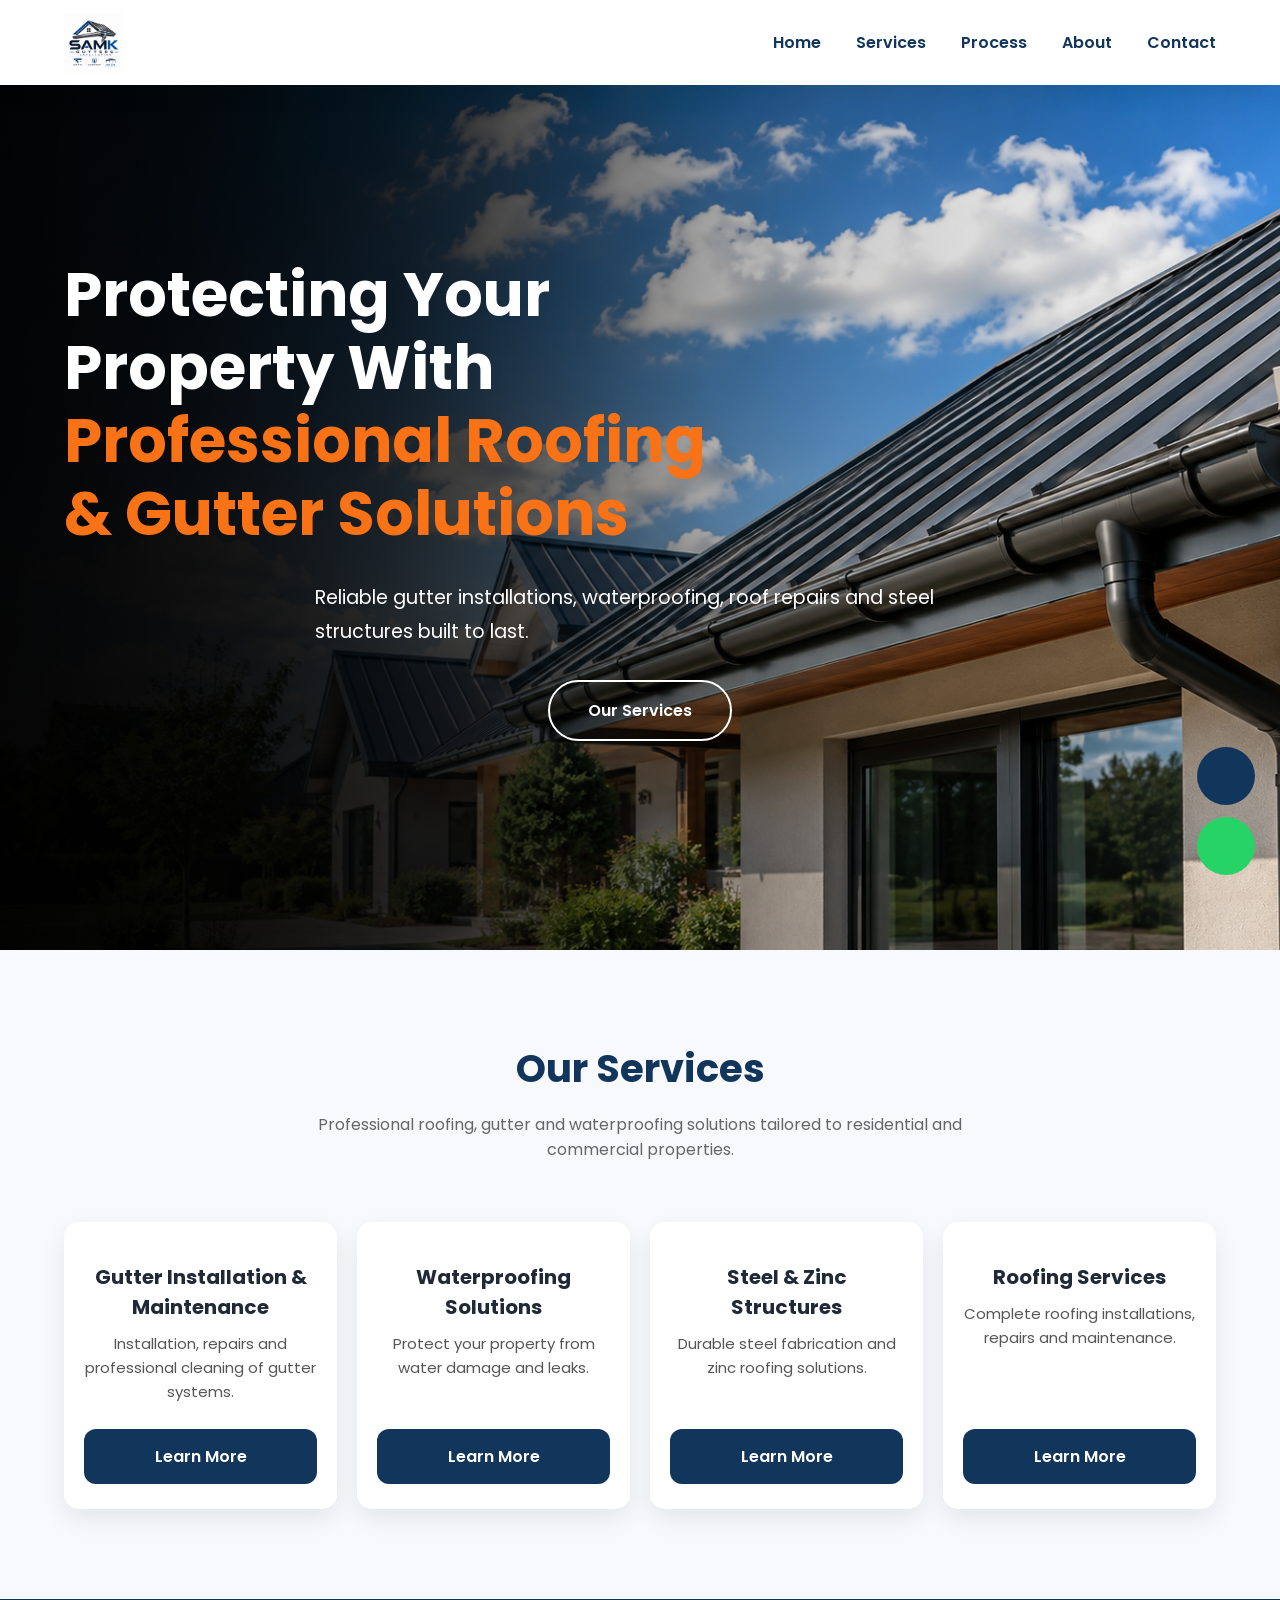
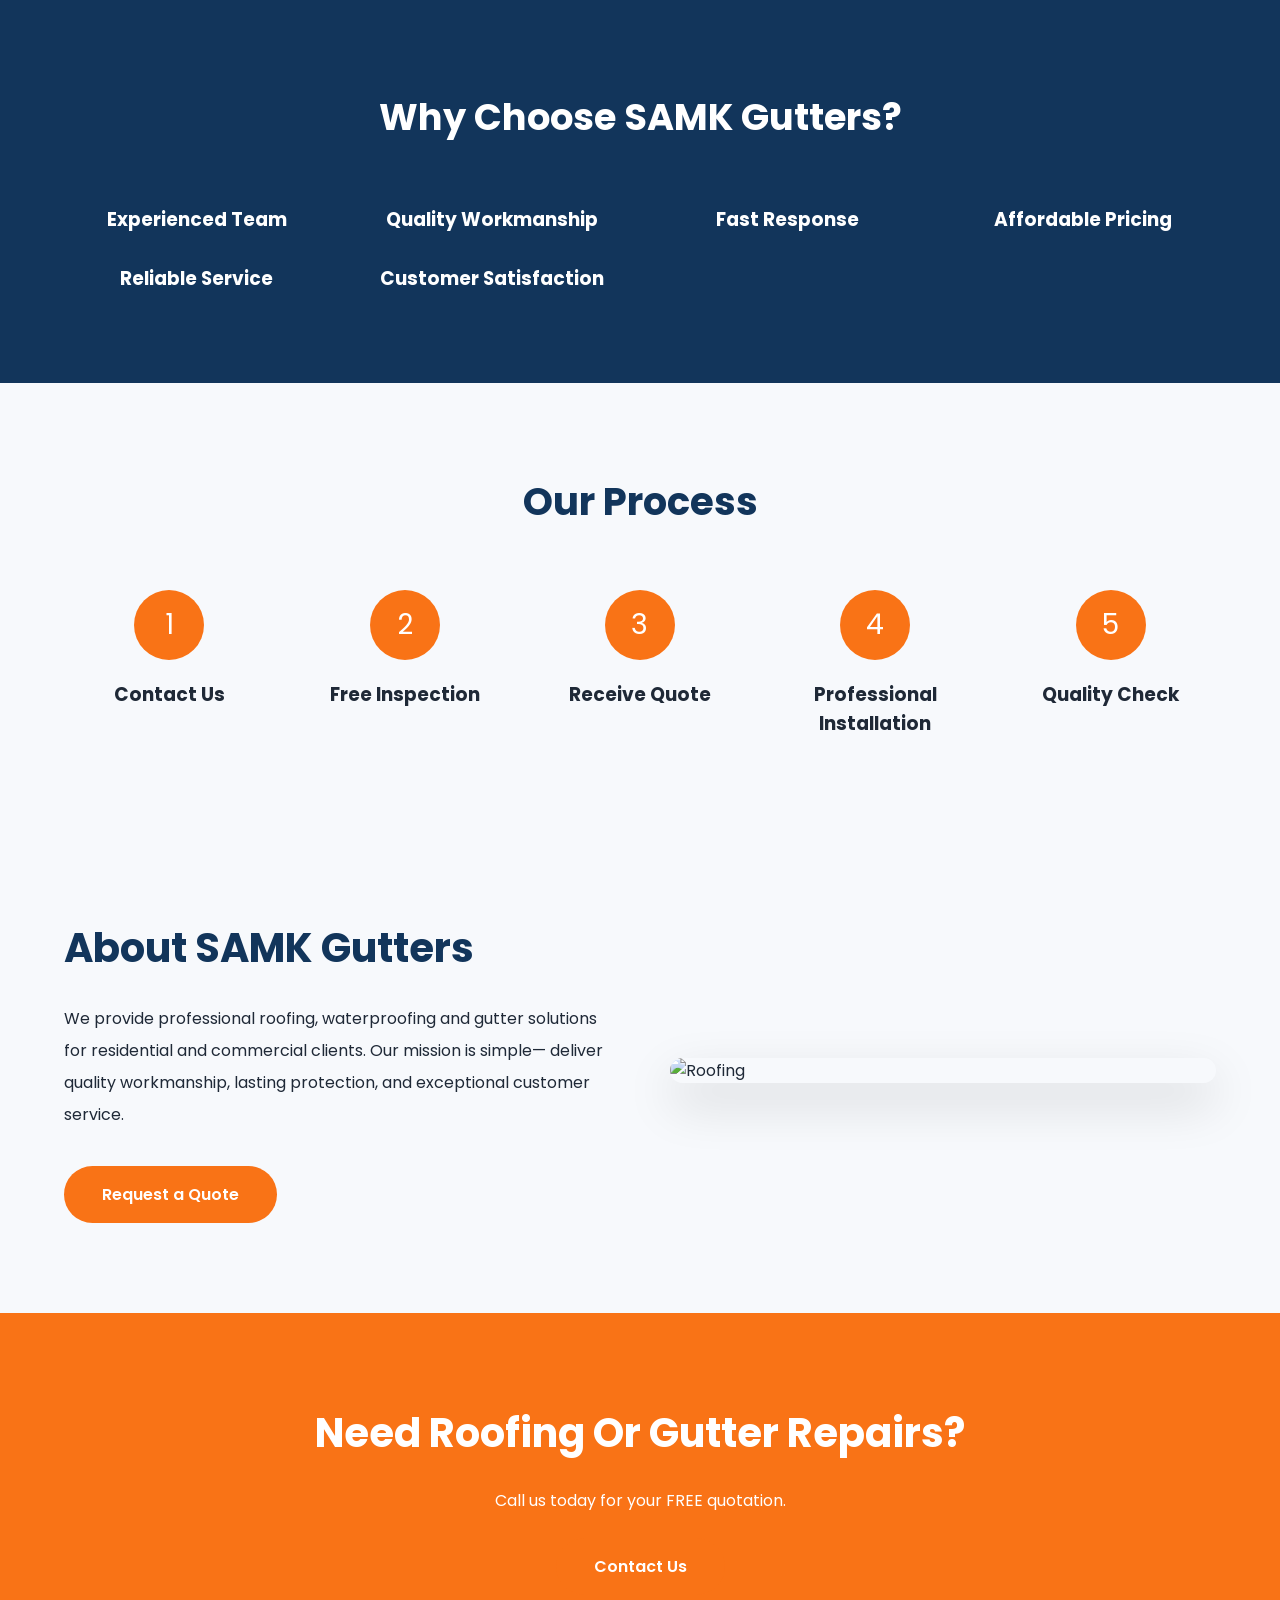
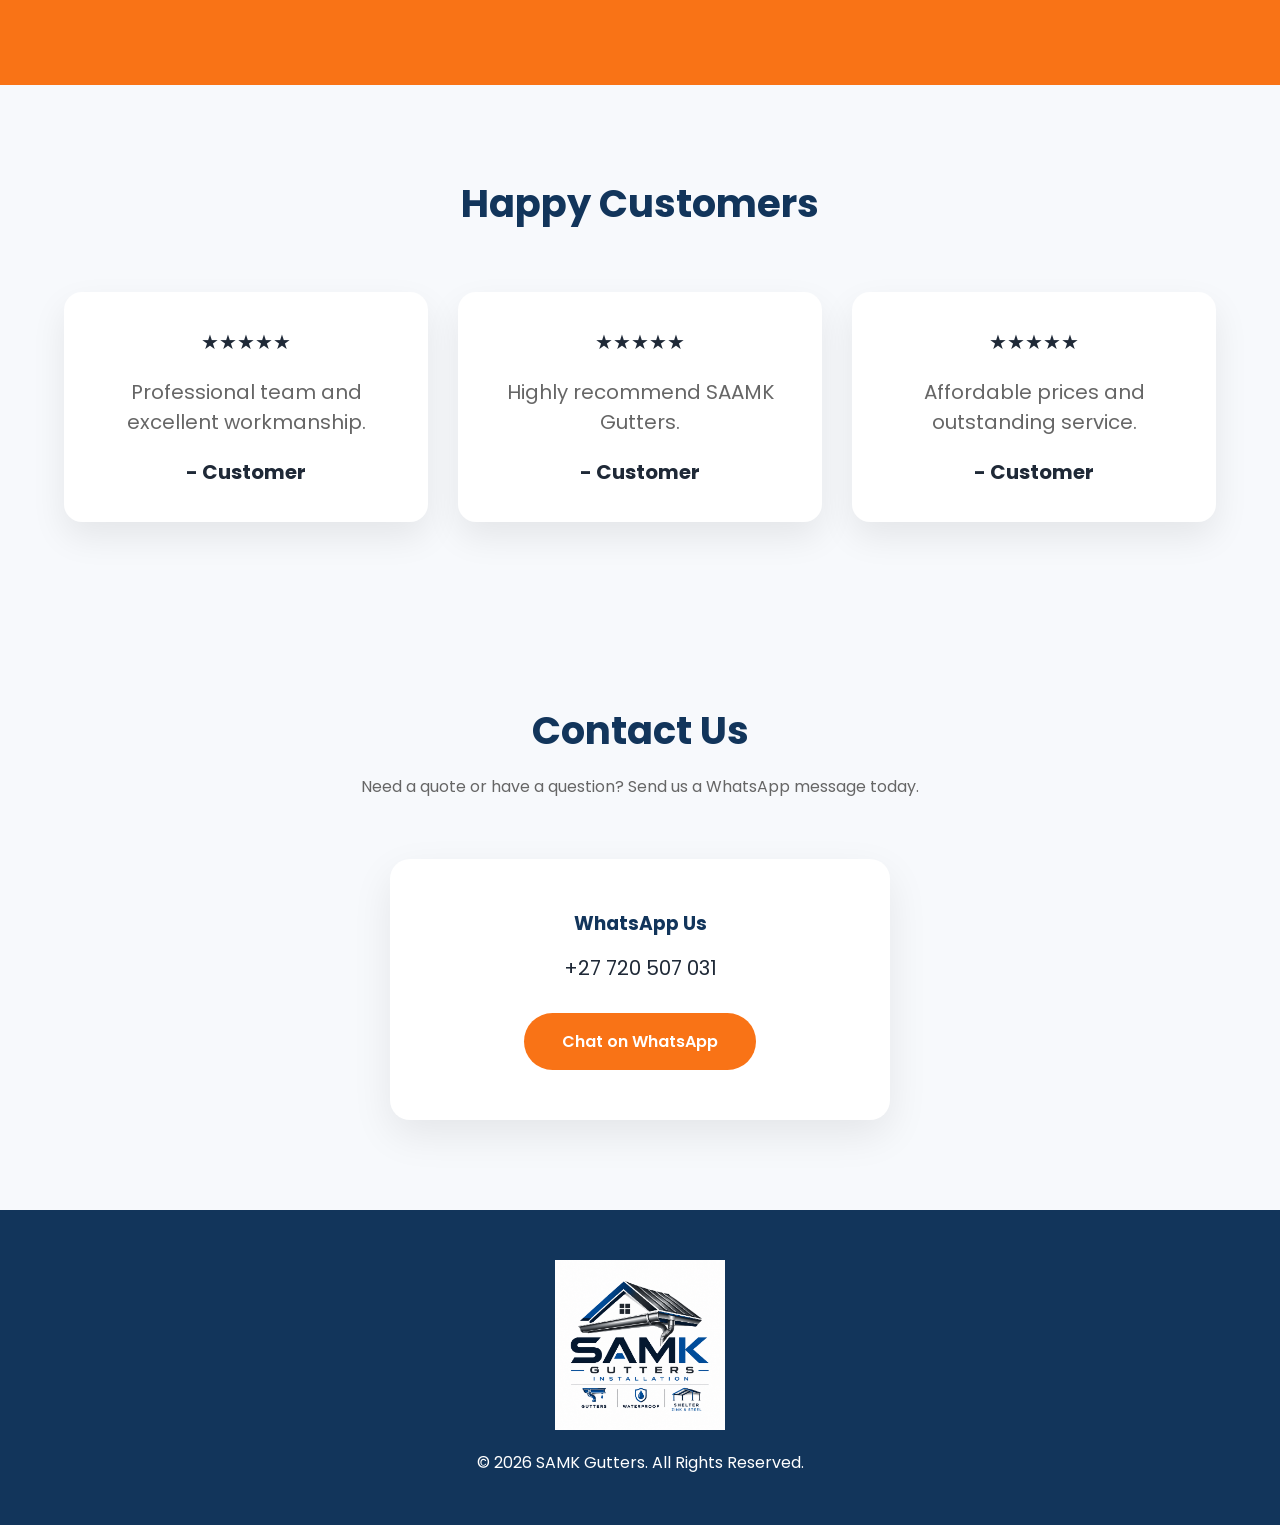
==== commit dc835e91: "updated the website" ====
--- a/index.html
+++ b/index.html
@@ -4,1158 +4,549 @@
 <head>
     <meta charset="UTF-8">
     <meta name="viewport" content="width=device-width, initial-scale=1.0">
-    <title>Luo Healthy Centre</title>
-
-    <!-- CSS -->
+    <title>SAMK Gutters | Roofing & Waterproofing Specialists</title>
+
+    <meta name="description"
+        content="Professional gutter installation, waterproofing, roofing and steel structure solutions.">
+
+    <link rel="preconnect" href="https://fonts.googleapis.com">
+    <link rel="preconnect" href="https://fonts.gstatic.com" crossorigin>
+
+    <link href="https://fonts.googleapis.com/css2?family=Poppins:wght@300;400;500;600;700;800&display=swap"
+        rel="stylesheet">
+
     <link rel="stylesheet" href="style.css">
 
-    <!-- Font Awesome -->
-    <link rel="stylesheet" href="https://cdnjs.cloudflare.com/ajax/libs/font-awesome/6.6.0/css/all.min.css">
+    <script src="https://kit.fontawesome.com/7a4b62b0a4.js" crossorigin="anonymous"></script>
 </head>
 
 <body>
 
-    <!-- ========================= -->
-    <!-- Navigation -->
-    <!-- ========================= -->
-
-    <header>
-
-        <nav class="navbar">
-
-            <div class="logo">
-
-                <!-- Replace with your logo -->
-                <img src="images/logo.jpeg" alt="Luo Healthy Centre Logo">
-
-            </div>
-
-            <ul class="nav-links">
-
-                <li><a href="#home">Home</a></li>
-                <li><a href="#about">About</a></li>
-                <li><a href="#services">Services</a></li>
-                <li><a href="#how">How It Works</a></li>
-                <li><a href="#contact">Contact</a></li>
-
-            </ul>
-
-            <div class="menu-btn">
+    <!-- ================= HEADER ================= -->
+
+    <header class="header">
+
+        <div class="container nav-container">
+
+            <a href="#" class="logo">
+
+                <img src="images/logo.png" alt="SAAMK Gutters Logo">
+
+            </a>
+
+            <nav class="nav" id="nav">
+
+                <a href="#home">Home</a>
+                <a href="#services">Services</a>
+                <a href="#process">Process</a>
+                <a href="#about">About</a>
+                <a href="#contact">Contact</a>
+
+            </nav>
+
+            <div class="menu-btn" id="menu-btn">
+
                 <i class="fas fa-bars"></i>
-            </div>
-
-        </nav>
+
+            </div>
+
+        </div>
 
     </header>
-
-
-
-    <!-- ========================= -->
-    <!-- Hero -->
-    <!-- ========================= -->
+    <br>
+    <br>
+    <!-- ================= HERO ================= -->
 
     <section class="hero" id="home">
 
-
-
-        <div class="hero-image full-banner">
-
-            <img src="images/home.png" alt="Luo Healthy Centre">
-
-        </div>
-
-
-    </section>
-
-
-
-    <!-- ========================= -->
-    <!-- About -->
-    <!-- ========================= -->
-
-    <section class="about" id="about">
-
-        <div class="about-image">
-
-            <img src="images/p1.png" alt="Luo Healthy Centre">
-
-        </div>
-
-        <div class="about-content">
-
-            <span>ABOUT US</span>
-
-            <h2>Your Trusted Health & Wellness Partner</h2>
+        <img src="images/mainbackground.png" alt="SAAMK Roofing" class="hero-image">
+
+        <div class="hero-overlay"></div>
+
+        <div class="hero-content">
+
+            <h1>
+                Protecting Your Property With
+                <span>Professional Roofing & Gutter Solutions</span>
+            </h1>
 
             <p>
-
-                Luo Healthy Centre is committed to helping individuals better understand
-                their health through professional full body scanning and personalized
-                wellness consultations.
-
+                Reliable gutter installations, waterproofing,
+                roof repairs and steel structures built to last.
             </p>
 
+            <div class="hero-buttons">
+
+                <a href="#services" class="btn btn-outline">
+                    Our Services
+                </a>
+
+            </div>
+
+        </div>
+
+    </section>
+
+    <!-- ================= SERVICES ================= -->
+
+    <section class="services section" id="services">
+
+        <div class="container">
+
+            <div class="title">
+                <h2>Our Services</h2>
+                <p>
+                    Professional roofing, gutter and waterproofing solutions
+                    tailored to residential and commercial properties.
+                </p>
+            </div>
+
+            <div class="services-grid">
+
+                <!-- Gutter -->
+
+                <div class="service-card">
+
+                    <i class="fas fa-water"></i>
+
+                    <h3>Gutter Installation & Maintenance</h3>
+
+                    <p>
+                        Installation, repairs and professional cleaning of gutter systems.
+                    </p>
+
+                    <a href="services/gutters.html" class="service-btn">
+                        Learn More
+                    </a>
+
+
+                    <div class="service-details">
+
+                        <ul>
+                            <li>✔ Gutter Installation</li>
+                            <li>✔ Gutter Repairs</li>
+                            <li>✔ Gutter Cleaning</li>
+                        </ul>
+
+                    </div>
+
+                </div>
+
+                <!-- Waterproofing -->
+
+                <div class="service-card">
+
+                    <i class="fas fa-house"></i>
+
+                    <h3>Waterproofing Solutions</h3>
+
+                    <p>
+                        Protect your property from water damage and leaks.
+                    </p>
+
+                    <a href="services/waterproofing.html" class="service-btn">
+                        Learn More
+                    </a>
+
+                    <div class="service-details">
+
+                        <ul>
+                            <li>✔ Roof Waterproofing</li>
+                            <li>✔ Wall Waterproofing</li>
+                            <li>✔ Leak Repairs</li>
+                        </ul>
+
+                    </div>
+
+                </div>
+
+                <!-- Steel -->
+
+                <div class="service-card">
+
+                    <i class="fas fa-industry"></i>
+
+                    <h3>Steel & Zinc Structures</h3>
+
+                    <p>
+                        Durable steel fabrication and zinc roofing solutions.
+                    </p>
+
+                    <a href="services/steel.html" class="service-btn">
+                        Learn More
+                    </a>
+
+                    <div class="service-details">
+
+                        <ul>
+                            <li>✔ Steel Shelters</li>
+                            <li>✔ Zinc Roofing</li>
+                            <li>✔ Carports</li>
+                            <li>✔ Shade Structures</li>
+                        </ul>
+
+                    </div>
+
+                </div>
+
+                <!-- Roofing -->
+
+                <div class="service-card">
+
+                    <i class="fas fa-hammer"></i>
+
+                    <h3>Roofing Services</h3>
+
+                    <p>
+                        Complete roofing installations, repairs and maintenance.
+                    </p>
+
+                    <a href="services/roofing.html" class="service-btn">
+                        Learn More
+                    </a>
+
+                    <div class="service-details">
+
+                        <ul>
+                            <li>✔ Roof Installation</li>
+                            <li>✔ Roof Repairs</li>
+                            <li>✔ Roof Maintenance</li>
+                        </ul>
+
+                    </div>
+
+                </div>
+
+            </div>
+
+        </div>
+
+    </section>
+
+    <!-- ================= WHY US ================= -->
+
+    <section class="why-us">
+
+        <div class="container">
+
+            <div class="title">
+
+                <h2>Why Choose SAMK Gutters?</h2>
+
+            </div>
+
+            <div class="why-grid">
+
+                <div>
+
+                    <i class="fas fa-check-circle"></i>
+
+                    <h3>Experienced Team</h3>
+
+                </div>
+
+                <div>
+
+                    <i class="fas fa-award"></i>
+
+                    <h3>Quality Workmanship</h3>
+
+                </div>
+
+                <div>
+
+                    <i class="fas fa-clock"></i>
+
+                    <h3>Fast Response</h3>
+
+                </div>
+
+                <div>
+
+                    <i class="fas fa-handshake"></i>
+
+                    <h3>Affordable Pricing</h3>
+
+                </div>
+
+                <div>
+
+                    <i class="fas fa-shield-alt"></i>
+
+                    <h3>Reliable Service</h3>
+
+                </div>
+
+                <div>
+
+                    <i class="fas fa-thumbs-up"></i>
+
+                    <h3>Customer Satisfaction</h3>
+
+                </div>
+
+            </div>
+
+        </div>
+
+    </section>
+
+    <!-- ================= PROCESS ================= -->
+
+    <section class="process section" id="process">
+
+        <div class="container">
+
+            <div class="title">
+
+                <h2>Our Process</h2>
+
+            </div>
+
+            <div class="process-grid">
+
+                <div>
+
+                    <span>1</span>
+
+                    <h3>Contact Us</h3>
+
+                </div>
+
+                <div>
+
+                    <span>2</span>
+
+                    <h3>Free Inspection</h3>
+
+                </div>
+
+                <div>
+
+                    <span>3</span>
+
+                    <h3>Receive Quote</h3>
+
+                </div>
+
+                <div>
+
+                    <span>4</span>
+
+                    <h3>Professional Installation</h3>
+
+                </div>
+
+                <div>
+
+                    <span>5</span>
+
+                    <h3>Quality Check</h3>
+
+                </div>
+
+            </div>
+
+        </div>
+
+    </section>
+
+    <!-- ================= ABOUT ================= -->
+
+    <section class="about section" id="about">
+
+        <div class="container about-grid">
+
+            <div>
+
+                <h2>
+
+                    About SAMK Gutters
+
+                </h2>
+
+                <p>
+
+                    We provide professional roofing,
+                    waterproofing and gutter solutions
+                    for residential and commercial clients.
+
+                    Our mission is simple—
+
+                    deliver quality workmanship,
+                    lasting protection,
+                    and exceptional customer service.
+
+                </p>
+
+                <a href="#contact" class="btn">
+
+                    Request a Quote
+
+                </a>
+
+            </div>
+
+            <div class="about-image">
+
+                <img src="images/roofing.JPG" alt="Roofing">
+
+            </div>
+
+        </div>
+
+    </section>
+
+    <!-- ================= CTA ================= -->
+
+    <section class="cta">
+
+        <div class="container">
+
+            <h2>
+
+                Need Roofing Or Gutter Repairs?
+
+            </h2>
+
             <p>
 
-                Our experienced team focuses on providing quality care, professional
-                service, and practical health recommendations to support every client
-                on their wellness journey.
+                Call us today for your FREE quotation.
 
             </p>
 
-            <a href="#contact" class="btn">Book Appointment</a>
-
-        </div>
-
-    </section>
-
-
-
-    <!-- ========================= -->
-    <!-- Why Choose Us -->
-    <!-- ========================= -->
-
-    <section class="why">
-
-        <div class="section-title">
-
-            <span>WHY CHOOSE US</span>
-
-            <h2>Why People Trust Luo Healthy Centre</h2>
-
-        </div>
-
-
-        <div class="why-container">
-
-            <div class="why-card">
-
-                <i class="fas fa-heart-pulse"></i>
-
-                <h3>Professional Care</h3>
-
+            <a href="#contact" class="btn">
+
+                Contact Us
+
+            </a>
+
+        </div>
+
+    </section>
+
+    <!-- ================= TESTIMONIALS ================= -->
+
+    <section class="testimonials section">
+
+        <div class="container">
+
+            <div class="title">
+
+                <h2>Happy Customers</h2>
+
+            </div>
+
+            <div class="testimonial-grid">
+
+                <div class="testimonial">
+
+                    ★★★★★
+
+                    <p>
+
+                        Professional team and excellent workmanship.
+
+                    </p>
+
+                    <h4>- Customer</h4>
+
+                </div>
+
+                <div class="testimonial">
+
+                    ★★★★★
+
+                    <p>
+
+                        Highly recommend SAAMK Gutters.
+
+                    </p>
+
+                    <h4>- Customer</h4>
+
+                </div>
+
+                <div class="testimonial">
+
+                    ★★★★★
+
+                    <p>
+
+                        Affordable prices and outstanding service.
+
+                    </p>
+
+                    <h4>- Customer</h4>
+
+                </div>
+
+            </div>
+
+        </div>
+
+    </section>
+
+    <!-- ================= CONTACT ================= -->
+
+    <section class="contact section" id="contact">
+
+        <div class="container">
+
+            <div class="title">
+                <h2>Contact Us</h2>
                 <p>
-                    We are committed to providing caring and professional health services.
+                    Need a quote or have a question? Send us a WhatsApp message today.
                 </p>
-
-            </div>
-
-            <div class="why-card">
-
-                <i class="fas fa-stethoscope"></i>
-
-                <h3>Health Assessments</h3>
+            </div>
+
+            <div class="contact-box">
+
+                <i class="fab fa-whatsapp"></i>
+
+                <h3>WhatsApp Us</h3>
 
                 <p>
-                    Comprehensive body scanning to help you better understand your health.
+                    +27 720 507 031
                 </p>
 
-            </div>
-
-            <div class="why-card">
-
-                <i class="fas fa-user-doctor"></i>
-
-                <h3>Experienced Team</h3>
-
-                <p>
-                    Friendly professionals dedicated to helping you achieve better health.
-                </p>
-
-            </div>
-
-            <div class="why-card">
-
-                <i class="fas fa-shield-heart"></i>
-
-                <h3>Confidential Service</h3>
-
-                <p>
-                    Your personal information and health records remain private.
-                </p>
-
-            </div>
-
-        </div>
-
-    </section>
-
-
-
-    <!-- ========================= -->
-    <!-- Services -->
-    <!-- ========================= -->
-
-
-
-
-    <section class="services" id="services">
-
-        <div class="section-title">
-
-            <span>OUR SERVICES</span>
-
-            <h2>Health Services We Provide</h2>
-
-        </div>
-
-
-
-        <!-- Full Body Scanning -->
-        <div class="service-details" id="scan">
-
-            <span class="close-service" onclick="closeService('scan')">&times;</span>
-
-
-
-            <div class="service-info">
-
-                <h2>Full Body Scanning</h2>
-
-                <p>
-                    Our Full Body Scanning service provides a comprehensive,
-                    non-invasive assessment of your body's overall health.
-                    The scan is designed to identify potential health concerns,
-                    monitor body systems, and provide valuable information to
-                    support your wellness journey.
-                </p>
-
-
-
-
-                <div class="service-row">
-
-                    <div class="service-text">
-
-                        <h3>What the Scan Can Help Assess</h3>
-
-                        <ul>
-
-                            <li>General body health</li>
-                            <li>Organ function indicators</li>
-                            <li>Circulation and cardiovascular wellness</li>
-                            <li>Bone and joint health</li>
-                            <li>Nutritional status</li>
-                            <li>Body composition</li>
-                            <li>Stress levels</li>
-                            <li>Overall wellness indicators</li>
-
-                        </ul>
-
-                    </div>
-
-                    <div class="service-photo">
-
-                        <img src="images/first.png" alt="Body Scan">
-
-                    </div>
-
-                </div>
-
-                <div class="service-row reverse">
-
-                    <div class="service-text">
-
-                        <h3>Benefits</h3>
-
-                        <ul>
-
-                            <li>Non-invasive procedure</li>
-                            <li>No surgery required</li>
-                            <li>Fast assessment</li>
-                            <li>Personalized wellness recommendations</li>
-                            <li>Early awareness of potential health concerns</li>
-
-
-                        </ul>
-
-                    </div>
-
-                    <div class="service-photo">
-
-                        <img src="images/ok.png" alt="Benefits">
-
-                    </div>
-
-                </div>
-
-                <div class="service-row">
-
-                    <div class="service-text">
-
-                        <h3>After Your Scan</h3>
-
-                        <p>
-                            One of our healthcare professionals will review your
-                            results with you and explain the findings. You will
-                            receive practical recommendations to improve your
-                            health and wellbeing.
-                        </p>
-
-                    </div>
-
-
-
-                </div>
-                <a href="#" class="openBooking btn"> Book Appointment </a>
-            </div>
-
-        </div>
-
-
-
-        <!-- Health Consultation Details -->
-        <div class="service-details" id="consultation">
-
-            <span class="close-service" onclick="closeService('consultation')">&times;</span>
-
-            <div class="service-info">
-
-                <div class="service-row">
-
-                    <div class="service-text">
-
-                        <h3>What You Will Receive</h3>
-
-                        <ul>
-                            <li>One-on-one consultation with a healthcare professional</li>
-                            <li>Detailed review of your body scan results</li>
-                            <li>Professional health advice tailored to your needs</li>
-                            <li>Personalized wellness recommendations</li>
-                            <li>Opportunity to ask questions about your health</li>
-                        </ul>
-
-                    </div>
-
-                    <div class="service-photo">
-
-                        <img src="images/health.png" alt="Health Consultation">
-
-                    </div>
-
-                </div>
-
-                <div class="service-row reverse">
-
-                    <div class="service-text">
-
-                        <h3>Benefits</h3>
-
-                        <ul>
-                            <li>Better understanding of your overall health</li>
-                            <li>Clear explanation of your assessment results</li>
-                            <li>Practical lifestyle and wellness guidance</li>
-                            <li>Support for making healthier daily decisions</li>
-                            <li>Personalized recommendations for long-term wellbeing</li>
-                        </ul>
-
-                    </div>
-
-                    <div class="service-photo">
-
-                        <img src="images/health2.png" alt="Health Consultation Benefits">
-
-                    </div>
-
-                </div>
-
-                <h3>Duration</h3>
-
-                <p>Approximately 30–45 minutes.</p>
-                <a href="#" class="openBooking btn"> Book Appointment </a>
-
-            </div>
-
-        </div>
-
-
-
-
-        <!-- Wellness Support -->
-        <div class="service-details" id="wellness">
-
-            <span class="close-service" onclick="closeService('wellness')">&times;</span>
-
-            <div class="service-info">
-
-                <h2>Wellness Assessment</h2>
-
-                <p>
-                    Our Wellness Assessment provides a complete overview of your current health and well-being.
-                    Using
-                    advanced body scanning technology and a personalized consultation, we evaluate key indicators
-                    that
-                    may help identify potential imbalances before they become more serious.
-                </p>
-
-                <div class="service-row">
-
-                    <div class="service-text">
-
-                        <h3>What We Assess</h3>
-
-                        <ul>
-
-                            <li>Overall body wellness</li>
-                            <li>Energy levels and fatigue indicators</li>
-                            <li>Nutritional balance</li>
-                            <li>Stress and lifestyle factors</li>
-                            <li>General organ health overview</li>
-                            <li>Body composition and weight management</li>
-                            <li>Hydration status</li>
-                            <li>Metabolic wellness</li>
-
-                        </ul>
-
-                    </div>
-
-                    <div class="service-photo">
-
-                        <img src="images/seven.jpg" alt="Wellness Assessment">
-
-                    </div>
-
-                </div>
-
-                <div class="service-row reverse">
-
-                    <div class="service-text">
-
-                        <h3>Benefits</h3>
-
-                        <ul>
-
-                            <li>Personalized wellness report</li>
-                            <li>Early identification of potential health concerns</li>
-                            <li>Better understanding of your body's condition</li>
-                            <li>Guidance for healthier lifestyle choices</li>
-                            <li>Nutrition and wellness recommendations</li>
-                            <li>Progress tracking during future visits</li>
-                            <li>Improved confidence in managing your health</li>
-
-                        </ul>
-
-                    </div>
-
-                    <div class="service-photo">
-
-                        <img src="images/four.jpg" alt="Wellness Benefits">
-
-                    </div>
-
-                </div>
-                <a href="#" class="openBooking btn"> Book Appointment </a>
-            </div>
-
-        </div>
-
-
-
-
-        <!-- Personalized Health Plans -->
-        <div class="service-details" id="plans">
-
-            <span class="close-service" onclick="closeService('plans')">&times;</span>
-
-            <div class="service-info">
-
-                <h2>Personalized Health Plans</h2>
-
-                <p>
-                    Every individual has unique health needs and wellness goals. Our Personalized Health Plans are
-                    designed to provide recommendations tailored to your body scan results, lifestyle, and overall
-                    health objectives. We work with you to create a practical plan that supports long-term wellness
-                    and
-                    healthy living.
-                </p>
-
-                <div class="service-row">
-
-                    <div class="service-text">
-
-                        <h3>What's Included</h3>
-
-                        <ul>
-
-                            <li>Personalized wellness recommendations</li>
-                            <li>Lifestyle improvement guidance</li>
-                            <li>Nutrition and healthy eating advice</li>
-                            <li>Physical activity recommendations</li>
-                            <li>Stress management strategies</li>
-                            <li>Wellness goal planning</li>
-                            <li>Progress monitoring and follow-up</li>
-                            <li>Ongoing support and plan adjustments</li>
-
-                        </ul>
-
-                    </div>
-
-                    <div class="service-photo">
-
-                        <img src="images/five.jpg" alt="Personalized Health Plan">
-
-                    </div>
-
-                </div>
-
-
-                <div class="service-row reverse">
-
-                    <div class="service-text">
-
-                        <h3>Benefits</h3>
-
-                        <ul>
-
-                            <li>Health plan tailored to your unique needs</li>
-                            <li>Clear and achievable wellness goals</li>
-                            <li>Practical lifestyle recommendations</li>
-                            <li>Better understanding of your health priorities</li>
-                            <li>Support for building long-term healthy habits</li>
-                            <li>Improved motivation to stay on track</li>
-                            <li>Regular progress reviews and professional guidance</li>
-
-                        </ul>
-
-                    </div>
-
-                    <div class="service-photo">
-
-                        <img src="images/p.png" alt="Health Plan Benefits">
-
-                    </div>
-
-                </div>
-
-                <h3>Why Choose Luo Healthy Centre?</h3>
-
-                <p>At Luo Healthy Centre, we understand that no two people are alike. Our personalized health plans
-                    are
-                    designed around your unique needs, helping you make informed lifestyle choices through practical
-                    guidance, ongoing support, and a commitment to your long-term well-being.</p>
-
-                <a href="#" class="openBooking btn"> Book Appointment </a>
-
-            </div>
-
-        </div>
-
-
-
-        <!-- Health Monitoring -->
-        <div class="service-details" id="monitoring">
-
-            <span class="close-service" onclick="closeService('wellness-support')">&times;</span>
-
-            <div class="service-info">
-
-
-                <div class="service-row">
-
-                    <div class="service-text">
-
-                        <h3>What We Monitor</h3>
-
-                        <ul>
-
-                            <li>Overall health and wellness progress</li>
-                            <li>Changes in body scan results</li>
-                            <li>Body composition and weight management</li>
-                            <li>Lifestyle and nutrition improvements</li>
-                            <li>Energy levels and daily wellbeing</li>
-                            <li>Progress toward your health goals</li>
-                            <li>General wellness indicators</li>
-                            <li>Areas that may need additional attention</li>
-
-                        </ul>
-
-                    </div>
-
-                    <div class="service-photo">
-
-                        <img src="images/six.jpg" alt="Health Monitoring">
-
-                    </div>
-
-                </div>
-
-
-                <div class="service-row reverse">
-
-                    <div class="service-text">
-
-                        <h3>Benefits</h3>
-
-                        <ul>
-
-                            <li>Track your health progress over time</li>
-                            <li>Identify positive changes early</li>
-                            <li>Receive updated wellness recommendations</li>
-                            <li>Stay motivated to achieve your health goals</li>
-                            <li>Support long-term healthy habits</li>
-                            <li>Build confidence in managing your wellbeing</li>
-                            <li>Receive continuous professional guidance</li>
-
-                        </ul>
-
-                    </div>
-
-                    <div class="service-photo">
-
-                        <img src="images/moni.png" alt="Health Monitoring Benefits">
-
-                    </div>
-
-                </div>
-
-                <a href="#" class="openBooking btn"> Book Appointment </a>
-
-            </div>
-
-        </div>
-
-
-
-
-        <!-- Wellness Support -->
-        <div class="service-details" id="wellness-support">
-
-            <span class="close-service" onclick="closeService('wellness-support')">&times;</span>
-
-            <div class="service-info">
-
-                <h2>Ongoing Wellness Support</h2>
-
-                <p>
-                    Maintaining good health is an ongoing journey, and our Wellness Support service is designed to
-                    help
-                    you stay on track. We provide continuous guidance, follow-up assessments, and practical
-                    recommendations to help you achieve and maintain your long-term wellness goals.
-
-                    <br>
-                    Whether you're working toward a healthier lifestyle or monitoring your progress, our team is
-                    here to
-                    support you every step of the way.
-                </p>
-
-                <div class="service-row">
-
-                    <div class="service-text">
-
-                        <h3>Our Wellness Support Includes</h3>
-
-                        <ul>
-
-                            <li>Regular wellness follow-up sessions</li>
-                            <li>Progress monitoring and evaluations</li>
-                            <li>Healthy lifestyle guidance</li>
-                            <li>Nutrition and wellness recommendations</li>
-                            <li>Stress management support</li>
-                            <li>Healthy habit coaching</li>
-                            <li>Answers to your wellness questions</li>
-                            <li>Personalized wellness advice</li>
-
-                        </ul>
-
-                    </div>
-
-                    <div class="service-photo">
-
-                        <img src="images/two.jpg" alt="Wellness Support">
-
-                    </div>
-
-                </div>
-
-                <div class="service-row reverse">
-
-                    <div class="service-text">
-
-                        <h3>Benefits</h3>
-
-                        <ul>
-
-                            <li>Continuous guidance throughout your wellness journey</li>
-                            <li>Support for maintaining healthy lifestyle habits</li>
-                            <li>Regular monitoring of your progress</li>
-                            <li>Personalized recommendations as your needs evolve</li>
-                            <li>Increased motivation and accountability</li>
-                            <li>Improved overall health and wellbeing</li>
-                            <li>Long-term professional wellness support</li>
-
-                        </ul>
-
-                    </div>
-
-                    <div class="service-photo">
-
-                        <img src="images/three.jpg" alt="Wellness Support Benefits">
-
-                    </div>
-
-                </div>
-
-                <a href="#" class="openBooking btn"> Book Appointment </a>
-
-            </div>
-
-        </div>
-    </section>
-
-    <section class="service-pages">
-
-        <!-- Nav Bar-->
-        <div class="services-container">
-
-            <div class="service-card" onclick="openService('scan')">
-
-                <i class="fas fa-microscope"></i>
-
-                <h3>Full Body Scanning</h3>
-
-                <p>
-                    Comprehensive body assessments designed to provide valuable health information.
-                </p>
-                <div class="click-me">Click me to view More</div>
-
-            </div>
-
-
-            <div class="service-card" onclick="openService('consultation')">
-
-                <i class="fas fa-user-doctor"></i>
-
-                <h3>Health Consultation</h3>
-
-                <p>
-                    Professional consultations to discuss your health assessment and
-                    next steps
-                </p>
-                <div class="click-me">Click me to view More</div>
-
-            </div>
-
-
-            <div class="service-card" onclick="openService('wellness')">
-
-                <i class="fas fa-leaf"></i>
-
-                <h3>Wellness Assessment</h3>
-
-                <p>
-                    General wellness evaluations to help support a healthier lifestyle.
-                </p>
-                <div class="click-me">Click me to view More</div>
-
-            </div>
-
-
-            <div class="service-card" onclick="openService('plans')">
-
-                <i class="fas fa-clipboard-list"></i>
-
-                <h3>Personalized Health Plans</h3>
-
-                <p>
-                    Receive health recommendations tailored to your individual needs.
-                </p>
-                <div class="click-me">Click me to view More</div>
-
-            </div>
-
-
-
-            <div class="service-card" onclick="openService('monitoring')">
-
-                <i class="fas fa-heart-pulse"></i>
-
-                <h3>Health Monitoring</h3>
-
-                <p>
-                    Follow-up visits to help track your health and wellness progress.
-                </p>
-                <div class="click-me">Click me to view More</div>
-
-            </div>
-
-
-            <div class="service-card" onclick="openService('wellness-support')">
-
-                <i class="fas fa-hands-holding-circle"></i>
-
-                <h3>Wellness Support</h3>
-
-                <p>
-                    Ongoing support and guidance to help maintain a healthy lifestyle.
-                </p>
-                <div class="click-me">Click me to view More</div>
-
-            </div>
-        </div>
-
-    </section>
-
-
-
-
-    <!-- ========================= -->
-    <!-- HOW IT WORKS -->
-    <!-- ========================= -->
-
-    <section class="how-it-works" id="how">
-
-        <div class="section-title">
-
-            <span>HOW IT WORKS</span>
-
-            <h2>Your Journey to Better Health</h2>
-
-        </div>
-
-        <div class="steps">
-
-            <div class="step">
-
-                <div class="circle">1</div>
-
-                <h3>Book Appointment</h3>
-
-                <p>Call us or visit Luo Healthy Centre to schedule your appointment.</p>
-
-            </div>
-
-            <div class="step">
-
-                <div class="circle">2</div>
-
-                <h3>Visit Our Centre</h3>
-
-                <p>Meet our friendly healthcare team at our Lusaka location.</p>
-
-            </div>
-
-            <div class="step">
-
-                <div class="circle">3</div>
-
-                <h3>Full Body Scan</h3>
-
-                <p>Receive a comprehensive body assessment performed by our professionals.</p>
-
-            </div>
-
-            <div class="step">
-
-                <div class="circle">4</div>
-
-                <h3>Health Consultation</h3>
-
-                <p>Discuss your assessment and receive personalized wellness guidance.</p>
-
-            </div>
-
-        </div>
-
-    </section>
-
-
-    <!-- ========================= -->
-    <!-- TESTIMONIALS -->
-    <!-- ========================= -->
-
-    <section class="testimonials">
-
-        <div class="section-title">
-
-            <span>TESTIMONIALS</span>
-
-            <h2>What Our Clients Say</h2>
-
-        </div>
-
-        <div class="testimonial-slider">
-
-            <div class="testimonial active">
-
-                <p>
-
-                    "The staff were friendly and professional. The health assessment was
-                    well explained and the experience was excellent."
-
-                </p>
-
-                <h4>- Sarah M.</h4>
-
-            </div>
-
-            <div class="testimonial">
-
-                <p>
-
-                    "Excellent service and a clean environment. I felt welcomed from the
-                    moment I arrived."
-
-                </p>
-
-                <h4>- John K.</h4>
-
-            </div>
-
-            <div class="testimonial">
-
-                <p>
-
-                    "Highly recommend Luo Healthy Centre to anyone looking for professional
-                    health assessments."
-
-                </p>
-
-                <h4>- Grace L.</h4>
-
-            </div>
-
-        </div>
-
-    </section>
-
-
-    <!-- ========================= -->
-    <!-- FAQ -->
-    <!-- ========================= -->
-
-    <section class="faq">
-
-        <div class="section-title">
-
-            <span>FAQ</span>
-
-            <h2>Frequently Asked Questions</h2>
-
-        </div>
-
-        <div class="faq-container">
-
-            <div class="faq-item">
-
-                <div class="faq-question">
-                    How long does a body scan take?
-                </div>
-
-                <div class="faq-answer">
-                    Most body scans take between 30 and 60 minutes depending on the assessment.
-                </div>
-
-            </div>
-
-            <div class="faq-item">
-
-                <div class="faq-question">
-                    Do I need an appointment?
-                </div>
-
-                <div class="faq-answer">
-                    Appointments are recommended, but walk-ins are accepted when available.
-                </div>
-
-            </div>
-
-            <div class="faq-item">
-
-                <div class="faq-question">
-                    Are my results confidential?
-                </div>
-
-                <div class="faq-answer">
-                    Yes. All consultations and health information remain private.
-                </div>
-
-            </div>
-
-        </div>
-
-    </section>
-
-
-
-    <!-- ========================= -->
-    <!-- CONTACT -->
-    <!-- ========================= -->
-
-    <section class="contact" id="contact">
-
-        <div class="section-title">
-
-            <span>CONTACT US</span>
-
-            <h2>Book Your Appointment</h2>
-
-        </div>
-
-        <div class="contact-container">
-
-            <div class="contact-info">
-
-                <h3>Luo Healthy Centre</h3>
-
-                <p><i class="fas fa-phone"></i> 0760473494</p>
-
-                <p><i class="fas fa-phone"></i> 0975768900</p>
-
-                <p><i class="fas fa-location-dot"></i> Lusaka House, Lusaka</p>
-
-                <p><i class="fas fa-clock"></i> Monday - Saturday</p>
-
-            </div>
-
-
-
-            <form class="contact-form">
-
-                <input type="text" placeholder="Full Name" required>
-
-                <input type="email" placeholder="Email Address" required>
-
-                <input type="tel" placeholder="Phone Number">
-
-                <textarea rows="6" placeholder="Your Message"></textarea>
-
-                <button type="submit" class="btn">
-
-                    Send Message
-
-                </button>
-
-            </form>
-
-        </div>
-
-    </section>
-
-
-
-    <!-- ========================= -->
-    <!-- GOOGLE MAP -->
-    <!-- ========================= -->
-
-    <section class="map">
-
-        <iframe src="https://www.google.com/maps?q=Lusaka+House+Lusaka&output=embed" allowfullscreen="" loading="lazy">
-        </iframe>
-
-    </section>
-
-
-
-    <!-- ========================= -->
-    <!-- FOOTER -->
-    <!-- ========================= -->
+                <a href="https://wa.me/27720507031" target="_blank" class="btn">
+                    Chat on WhatsApp
+                </a>
+
+            </div>
+
+        </div>
+
+    </section>
+    <!-- ================= FOOTER ================= -->
 
     <footer>
 
-        <div class="footer-content">
-
-            <img src="images/logo.jpeg" alt="Logo">
-
-            <h3>Luo Healthy Centre</h3>
-
-            <p>
-
-                Helping you understand your health through professional body scanning and
-                wellness consultations.
-
-            </p>
-            <br>
-            <p>
-
-                📞 0760473494
-
-            </p>
-
-            <p>
-
-                📞 0975768900
-
-            </p>
-            <br>
-            <p>
-
-                📍 Lusaka House, Lusaka
-
-            </p>
-
-        </div>
+        <img src="images/logo.png" alt="Logo">
+
+        <p>
+
+            © 2026 SAMK Gutters.
+            All Rights Reserved.
+
+        </p>
 
     </footer>
 
-
-
     <button id="topBtn">
 
         <i class="fas fa-arrow-up"></i>
 
     </button>
 
-
-    <!-- ========================= -->
-    <!-- BOOKING MODAL -->
-    <!-- ========================= -->
-
-    <div class="booking-modal" id="bookingModal">
-
-        <div class="booking-content">
-
-            <span class="close-btn">&times;</span>
-
-            <h2>Book Your Appointment</h2>
-
-            <p>Fill in the form below and we'll contact you shortly.</p>
-
-            <form id="bookingForm" action="https://formsubmit.co/aaronchomba980@gmail.com" method="POST">
-
-
-                <input type="hidden" name="_captcha" value="false">
-
-
-                <input type="hidden" name="_next" value="https://yourwebsite.com/thank-you.html">
-
-
-                <input type="hidden" name="_subject" value="New Appointment Booking - Luo Healthy Centre">
-
-
-                <input type="text" name="full_name" placeholder="Full Name" required>
-
-                <input type="tel" name="phone_number" placeholder="Phone Number" required>
-
-                <input type="email" name="email" placeholder="Email Address">
-
-                <input type="date" name="appointment_date" required>
-
-                <select name="service" required>
-                    <option value="">Select Service</option>
-                    <option>Full Body Scanning</option>
-                    <option>Health Consultation</option>
-                    <option>Wellness Assessment</option>
-                    <option>Personalized Health Plans</option>
-                    <option>Health Monitoring</option>
-                    <option>Wellness Support</option>
-                </select>
-
-                <textarea name="additional_information" rows="6"
-                    placeholder="Please tell us about your health concerns or any additional information..."></textarea>
-
-                <button type="submit" class="btn">
-                    Book Appointment
-                </button>
-
-            </form>
-        </div>
-
-    </div>
-
+    <a href="#" class="whatsapp">
+
+        <i class="fab fa-whatsapp"></i>
+
+    </a>
     <script src="script.js"></script>
 
-    <script src="//code.tidio.co/jkm3al3pnouycela85pk0wllbigv1yim.js" async></script>
-
 </body>
 
 </html>
--- a/style.css
+++ b/style.css
@@ -1,2427 +1,828 @@
-/* Google Font */
-
-@import url('https://fonts.googleapis.com/css2?family=Poppins:wght@300;400;500;600;700;800&display=swap');
+/*==========================
+    GLOBAL
+==========================*/
+
+
+/* Logo */
+
+.logo {
+    display: flex;
+    align-items: center;
+}
+
+.logo img {
+    width: auto;
+    height: 60px;
+    object-fit: contain;
+    transition: 0.3s ease;
+}
+
+/* Mobile */
+
+@media (max-width:900px) {
+
+    .logo img {
+        height: 48px;
+    }
+
+}
+
 
 * {
     margin: 0;
     padding: 0;
     box-sizing: border-box;
+    font-family: 'Poppins', sans-serif;
+}
+
+html {
     scroll-behavior: smooth;
-    font-family: 'Poppins', sans-serif;
 }
 
 body {
-
-    background: #f7fff7;
-    color: #333;
-
-}
-
-/* ======================= */
-/* Navbar */
-/* ======================= */
-
-header {
-
+    background: #f7f9fc;
+    color: #1f2937;
+    overflow-x: hidden;
+}
+
+img {
+    max-width: 100%;
+    display: block;
+}
+
+a {
+    text-decoration: none;
+}
+
+.container {
+    width: 90%;
+    max-width: 1200px;
+    margin: auto;
+}
+
+.section {
+    padding: 90px 0;
+}
+
+.title {
+    text-align: center;
+    margin-bottom: 60px;
+}
+
+.title h2 {
+    font-size: 2.4rem;
+    color: #12355B;
+    margin-bottom: 15px;
+}
+
+.title p {
+    color: #666;
+    max-width: 700px;
+    margin: auto;
+}
+
+/*==========================
+HEADER
+==========================*/
+
+.header {
+    position: fixed;
     width: 100%;
-    position: fixed;
     top: 0;
     left: 0;
+    background: white;
+    box-shadow: 0 5px 25px rgba(0, 0, 0, .08);
     z-index: 1000;
-
-    background: white;
-
-    box-shadow: 0 5px 20px rgba(0, 0, 0, .08);
-
-}
-
-.navbar {
-
-    max-width: 1200px;
-    margin: auto;
-
+}
+
+.nav-container {
     display: flex;
     justify-content: space-between;
     align-items: center;
-
-    padding: 15px 30px;
-
-}
-
-.logo img {
-
-    width: 80px;
-
-}
-
-.nav-links {
-
-    display: flex;
-    list-style: none;
-    gap: 40px;
-
-}
-
-.nav-links a {
-
-    text-decoration: none;
-    color: #1b5e20;
+    height: 85px;
+}
+
+
+
+.nav {
+    display: flex;
+    gap: 35px;
+}
+
+.nav a {
+    color: #12355B;
     font-weight: 600;
     transition: .3s;
-
-}
-
-.nav-links a:hover {
-
-    color: #7cb342;
-
+}
+
+.nav a:hover {
+    color: #f97316;
 }
 
 .menu-btn {
-
     display: none;
     font-size: 28px;
-    color: #2e7d32;
     cursor: pointer;
-
-}
-
-
-/* ======================= */
-/* Hero */
-/* ======================= */
+}
+
+/*==========================
+HERO
+==========================*/
+
 .hero {
-
+    position: relative;
     width: 100%;
-    min-height: 50vh;
-
+    height: 100vh;
+    overflow: hidden;
+
+    display: flex;
+    align-items: center;
+    justify-content: center;
+}
+
+.hero-image {
+    position: absolute;
+    top: 0;
+    left: 0;
+    width: 100%;
+    height: 100%;
+    object-fit: cover;
+}
+
+.hero-overlay {
+    position: absolute;
+    inset: 0;
+
+
+    background: linear-gradient(90deg,
+            rgba(0, 0, 0, .75) 0%,
+            rgba(0, 0, 0, .55) 30%,
+            rgba(0, 0, 0, .25) 55%,
+            rgba(0, 0, 0, 0) 100%);
+
+    z-index: 1;
+}
+
+.hero-content {
+    position: relative;
+    z-index: 2;
+
+    width: 90%;
+    max-width: 1200px;
+
+    color: #fff;
+}
+
+.hero h1 {
+    max-width: 700px;
+    font-size: 4rem;
+    line-height: 1.2;
+    margin-bottom: 25px;
+}
+
+.hero span {
+    color: #f97316;
+}
+
+.hero p {
+    max-width: 600px;
+    font-size: 1.2rem;
+    line-height: 1.8;
+    margin-bottom: 40px;
+}
+
+.hero-buttons {
+    display: flex;
+    gap: 20px;
+    flex-wrap: wrap;
+}
+
+.hero h1 {
+    font-size: 3.8rem;
+    line-height: 1.2;
+}
+
+.hero span {
+    color: #f97316;
+}
+
+.hero p {
+    margin: 30px auto;
+    font-size: 1.2rem;
+    max-width: 650px;
+}
+
+.hero-buttons {
+    display: flex;
+    justify-content: center;
+    gap: 20px;
+    flex-wrap: wrap;
+}
+
+
+
+@media (max-width:768px) {
+
+    .hero {
+        height: 90vh;
+    }
+
+    .hero h1 {
+        font-size: 2.3rem;
+    }
+
+    .hero p {
+        font-size: 1rem;
+    }
+
+    .hero-buttons {
+        flex-direction: column;
+        align-items: flex-start;
+    }
+
+    .hero-buttons .btn {
+        width: 230px;
+        text-align: center;
+    }
+
+}
+
+/*==========================
+BUTTONS
+==========================*/
+
+.btn {
+    display: inline-block;
+    padding: 16px 38px;
+    background: #f97316;
+    color: white;
+    border-radius: 50px;
+    font-weight: 600;
+    transition: .3s;
+}
+
+.btn:hover {
+    transform: translateY(-5px);
+    background: #ea580c;
+}
+
+.btn-outline {
+    background: transparent;
+    border: 2px solid white;
+}
+
+.btn-outline:hover {
+    background: white;
+    color: #12355B;
+}
+
+/*==========================
+SERVICES
+==========================*/
+
+.services-grid {
+    display: grid;
+    grid-template-columns: repeat(4, 1fr);
+    gap: 20px;
+}
+
+@media (max-width:1000px) {
+    .services-grid {
+        grid-template-columns: repeat(2, 1fr);
+    }
+}
+
+@media (max-width:700px) {
+    .services-grid {
+        grid-template-columns: 1fr;
+    }
+}
+
+
+.service-card:hover {
+    transform: translateY(-12px);
+}
+
+.service-card {
+    background: #fff;
+    padding: 25px 20px;
+    border-radius: 15px;
+    box-shadow: 0 10px 25px rgba(0, 0, 0, .08);
+    text-align: center;
+    transition: .3s;
+
+    display: flex;
+    flex-direction: column;
+}
+
+.service-card i {
+    font-size: 45px;
+    margin-bottom: 15px;
+}
+
+.service-card h3 {
+    font-size: 20px;
+    margin-bottom: 10px;
+}
+
+.service-card p {
+    flex: 1;
+    font-size: 15px;
+    line-height: 1.6;
+    color: #555;
+}
+
+.service-btn {
+    margin-top: 20px;
+}
+
+.service-btn:hover {
+    background: #f97316;
+}
+
+.service-details {
+    max-height: 0;
+    overflow: hidden;
+    transition: 0.4s ease;
+    margin-top: 0;
+}
+
+.service-details.active {
+    max-height: 300px;
+    margin-top: 20px;
+}
+
+.service-details ul {
+    list-style: none;
+}
+
+.service-details li {
+    padding: 10px 0;
+    color: #555;
+    border-bottom: 1px solid #eee;
+}
+
+/*==========================
+WHY US
+==========================*/
+
+.why-us {
+    background: #12355B;
+    color: white;
+    padding: 90px 0;
+}
+
+.why-us h2 {
+    color: white;
+    text-align: center;
+    margin-bottom: 60px;
+    font-size: 2.3rem;
+}
+
+.why-grid {
+    display: grid;
+    grid-template-columns: repeat(auto-fit, minmax(220px, 1fr));
+    gap: 30px;
+}
+
+.why-grid div {
+    text-align: center;
+}
+
+.why-grid i {
+    font-size: 45px;
+    color: #f97316;
+    margin-bottom: 20px;
+}
+
+/*==========================
+PROCESS
+==========================*/
+
+.process-grid {
+    display: grid;
+    grid-template-columns: repeat(auto-fit, minmax(180px, 1fr));
+    gap: 25px;
+    text-align: center;
+}
+
+.process-grid span {
+    width: 70px;
+    height: 70px;
+    background: #f97316;
+    display: flex;
+    align-items: center;
+    justify-content: center;
+    color: white;
+    font-size: 28px;
+    border-radius: 50%;
+    margin: auto auto 20px;
+}
+
+/*==========================
+ABOUT
+==========================*/
+
+.about-grid {
+    display: grid;
+    grid-template-columns: repeat(auto-fit, minmax(320px, 1fr));
+    gap: 60px;
+    align-items: center;
+}
+
+.about h2 {
+    color: #12355B;
+    font-size: 2.5rem;
+    margin-bottom: 25px;
+}
+
+.about p {
+    line-height: 2;
+    margin-bottom: 35px;
+}
+
+.about-image img {
+    border-radius: 20px;
+    box-shadow: 0 20px 50px rgba(0, 0, 0, .15);
+}
+
+/*==========================
+CTA
+==========================*/
+
+.cta {
+    background: #f97316;
+    color: white;
+    text-align: center;
+    padding: 90px 20px;
+}
+
+.cta h2 {
+    font-size: 2.5rem;
+}
+
+.cta p {
+    margin: 25px 0;
+}
+
+/*==========================
+TESTIMONIALS
+==========================*/
+
+.testimonial-grid {
+    display: grid;
+    grid-template-columns: repeat(auto-fit, minmax(280px, 1fr));
+    gap: 30px;
+}
+
+.testimonial {
+    background: white;
+    border-radius: 18px;
+    box-shadow: 0 15px 35px rgba(0, 0, 0, .08);
+    padding: 35px;
+    text-align: center;
+    font-size: 20px;
+}
+
+.testimonial p {
+    margin: 20px 0;
+    color: #666;
+}
+
+/*==========================
+CONTACT
+==========================*/
+.contact-box {
+    max-width: 500px;
+    margin: auto;
+    background: #fff;
+    padding: 50px;
+    text-align: center;
+    border-radius: 20px;
+    box-shadow: 0 15px 40px rgba(0, 0, 0, .08);
+}
+
+.contact-box i {
+    font-size: 70px;
+    color: #25D366;
+    margin-bottom: 20px;
+}
+
+.contact-box h3 {
+    color: #12355B;
+    margin-bottom: 15px;
+}
+
+.contact-box p {
+    font-size: 20px;
+    margin-bottom: 30px;
+}
+
+/*==========================
+FOOTER
+==========================*/
+
+footer {
+    background: #12355B;
+    color: white;
+    text-align: center;
+    padding: 50px 20px;
+}
+
+footer img {
+    width: 170px;
+    margin: auto;
+    margin-bottom: 20px;
+}
+
+/*==========================
+FLOATING BUTTONS
+==========================*/
+
+.whatsapp,
+#topBtn {
+    position: fixed;
+    width: 58px;
+    height: 58px;
+    border-radius: 50%;
+    display: flex;
+    align-items: center;
+    justify-content: center;
+    color: white;
+    font-size: 24px;
+    z-index: 999;
+}
+
+.whatsapp {
+    background: #25D366;
+    right: 25px;
+    bottom: 25px;
+}
+
+#topBtn {
+    right: 25px;
+    bottom: 95px;
+    background: #12355B;
+    border: none;
+    cursor: pointer;
+}
+
+.nav {
+    display: flex;
+    gap: 35px;
+}
+
+.menu-btn {
+    display: none;
+}
+
+/*==========================
+MOBILE
+==========================*/
+
+@media (max-width:768px) {
+
+    .nav-container {
+        height: 75px;
+        padding: 0 20px;
+    }
+
+    .logo img {
+        height: 50px;
+        width: auto;
+    }
+
+    .nav {
+        display: flex;
+        gap: 35px;
+    }
+
+    .menu-btn {
+        display: none;
+    }
+
+    .menu-btn {
+        display: block;
+        font-size: 28px;
+        color: #12355B;
+        cursor: pointer;
+    }
+
+    .nav {
+        position: fixed;
+        top: 75px;
+        left: 0;
+        width: 100%;
+        background: #9b1a1a;
+        display: flex;
+        flex-direction: column;
+        align-items: center;
+        gap: 22px;
+        padding: 30px 0;
+        transform: translateY(-120%);
+        transition: .35s ease;
+        box-shadow: 0 10px 25px rgba(0, 0, 0, .1);
+    }
+
+    .nav.active {
+        transform: translateY(0);
+    }
+
+    .nav a {
+        display: block;
+        width: 100%;
+        text-align: center;
+        padding: 15px 0;
+        font-size: 18px;
+        font-weight: 600;
+        color: #12355B;
+    }
+
+    .hero {
+        min-height: 100vh;
+        padding: 120px 20px 80px;
+    }
+
+    .hero h1 {
+        font-size: 2rem;
+        line-height: 1.3;
+    }
+
+    .hero p {
+        font-size: 1rem;
+        line-height: 1.8;
+    }
+
+    .hero-buttons {
+        flex-direction: column;
+        align-items: center;
+        gap: 15px;
+    }
+
+    .hero-buttons .btn {
+        width: 100%;
+        max-width: 280px;
+    }
+
+}
+
+
+
+@media(max-width:900px) {
+
+    .service-detail,
+    .service-detail.reverse {
+
+        flex-direction: column;
+        gap: 35px;
+        margin-bottom: 70px;
+
+    }
+
+    .service-text h2 {
+
+        font-size: 1.8rem;
+        text-align: center;
+
+    }
+
+    .service-text {
+
+        text-align: center;
+
+    }
+
+    .service-text ul {
+
+        text-align: left;
+
+    }
+
+}
+
+
+.service-btn {
     display: flex;
     justify-content: center;
     align-items: center;
-
-    padding: 130px 30px 70px;
-
-    background: #f7fff7;
-
-}
-
-.hero-text {
-
+    gap: 10px;
+
+    width: 100%;
+    margin-top: 25px;
+    padding: 15px 20px;
+
+    background: #12355B;
+    color: #fff;
+
+    border-radius: 12px;
+
+    font-size: 16px;
+    font-weight: 600;
+
+    transition: .35s;
+
+    text-decoration: none;
+}
+
+.service-btn i {
+    transition: .35s;
+}
+
+.service-btn:hover {
+    background: #f97316;
+    transform: translateY(-4px);
+    box-shadow: 0 12px 25px rgba(0, 0, 0, .18);
+}
+
+.service-btn:hover i {
+    transform: translateX(6px);
+}
+
+
+section {
+    padding: 90px 0;
+}
+
+
+.page-title {
+    text-align: center;
+    margin-bottom: 60px;
+}
+
+.page-title h1 {
+    font-size: 2.8rem;
+    color: #12355B;
+    margin-bottom: 15px;
+}
+
+.page-title p {
+    max-width: 700px;
+    margin: auto;
+    color: #666;
+    line-height: 1.8;
+}
+
+
+
+.service-content {
+    display: flex;
+    align-items: center;
+    gap: 60px;
+}
+
+.service-content.reverse {
+    flex-direction: row-reverse;
+}
+
+.service-image {
     flex: 1;
-
-}
-
-.hero-text h1 {
-
-    font-size: 55px;
-
-    color: #1b5e20;
-
-    margin-bottom: 20px;
-
-}
-
-.hero-text p {
-
-    font-size: 18px;
-
-    line-height: 1.8;
-
-    margin-bottom: 35px;
-
-}
-
-.hero-buttons {
-
-    display: flex;
-    gap: 20px;
-
-}
-
-.btn {
-
-    padding: 15px 35px;
-
-    text-decoration: none;
-
-    border-radius: 40px;
-
-    background: #2e7d32;
-
-    color: white;
-
-    transition: .4s;
-
-}
-
-.btn:hover {
-
-    background: #1b5e20;
-
-}
-
-.btn-outline {
-
-    background: white;
-
-    color: #2e7d32;
-
-    border: 2px solid #2e7d32;
-
-}
-
-.btn-outline:hover {
-
-    background: #2e7d32;
-
-    color: white;
-
-}
-
-/* =======================
-HERO IMAGE
-======================= */
-
-
-.hero-image {
-
+}
+
+.service-image img {
     width: 100%;
-    display: flex;
-    justify-content: center;
-}
-
-.hero-image img {
-
-    width: 100%;
-    max-width: 1200px;
-
-    border-radius: 30px;
-
-    box-shadow:
-        0 25px 70px rgba(0, 0, 0, .18);
-
-    transition: .4s;
-}
-
-.hero-image img:hover {
-
-    transform: scale(1.01);
-
-}
-
-
-/* ======================= */
-/* Responsive */
-/* ======================= */
-@media(max-width:768px) {
-
-    .hero {
-
-        padding-top: 90px;
-        padding-bottom: 10px;
-        padding-left: 10px;
-        padding-right: 10px;
-
-    }
-
-    .hero-image {
-
-        width: 100%;
-    }
-
-    .hero-image img {
-
-        width: 100%;
-        height: auto;
-
-        display: block;
-
-        border-radius: 15px;
-
-    }
-
-}
-
-/*==================================
-        ABOUT SECTION
-==================================*/
-
-.about {
-
-    max-width: 1200px;
-    margin: 120px auto;
-
-    padding: 0 30px;
-
-    display: flex;
-    align-items: center;
-    justify-content: space-between;
-
-    gap: 70px;
-}
-
-.about-image {
-
-    flex: 1;
-
-    display: flex;
-    justify-content: center;
-    align-items: center;
-}
-
-.about-image img {
-
-    width: 100%;
-    max-width: 520px;
-
-    border-radius: 30px;
-
-    object-fit: cover;
-
-    box-shadow:
-        0 20px 50px rgba(0, 0, 0, .15);
-
-    transition: .5s;
-}
-
-.about-image img:hover {
-
-    transform: scale(1.03);
-}
-
-.about-content {
-
-    flex: 1;
-}
-
-.about-content span {
-
-    display: inline-block;
-
-    color: #2e7d32;
-
-    font-size: 15px;
-    font-weight: 700;
-
-    letter-spacing: 2px;
-
-    text-transform: uppercase;
-
-    margin-bottom: 15px;
-}
-
-.about-content h2 {
-
-    font-size: 48px;
-
-    color: #1b5e20;
-
-    line-height: 1.2;
-
-    margin-bottom: 25px;
-}
-
-.about-content p {
-
-    font-size: 17px;
-
-    line-height: 1.9;
-
-    color: #555;
-
-    margin-bottom: 20px;
-}
-
-.about-content .btn {
-
-    margin-top: 20px;
-}
-
-
-/*==========================
-ABOUT MOBILE
-==========================*/
-
-@media(max-width:900px) {
-
-    .about {
-
-        flex-direction: column;
-
-        text-align: center;
-
-        gap: 40px;
-
-        margin: 70px auto;
-
-        padding: 0 20px;
-    }
-
-    .about-image {
-
-        order: 1;
-    }
-
-    .about-content {
-
-        order: 2;
-    }
-
-    .about-image img {
-
-        width: 100%;
-        max-width: 420px;
-
-        border-radius: 25px;
-    }
-
-    .about-content h2 {
-
-        font-size: 34px;
-    }
-
-    .about-content p {
-
-        font-size: 16px;
-    }
-
-}
-
-
-/* =======================
-SECTION TITLE
-======================= */
-
-.section-title {
-
-    text-align: center;
-
-    margin-bottom: 60px;
-
-}
-
-.section-title span {
-
-    color: #2e7d32;
-
-    font-weight: 700;
-
-}
-
-.section-title h2 {
-
-    font-size: 38px;
-
-    margin-top: 15px;
-
-    color: #1b5e20;
-
-}
-
-
-/* =======================
-WHY CHOOSE US
-======================= */
-
-.why {
-
-    background: white;
-
-    padding: 100px 30px;
-
-}
-
-.why-container {
-
-    max-width: 1200px;
-
-    margin: auto;
-
-    display: grid;
-
-    grid-template-columns: repeat(auto-fit, minmax(250px, 1fr));
-
-    gap: 30px;
-
-}
-
-.why-card {
-
-    background: #f7fff7;
-
-    border-radius: 20px;
-
-    padding: 40px 30px;
-
-    text-align: center;
-
-    transition: .4s;
-
-    box-shadow: 0 10px 25px rgba(0, 0, 0, .08);
-
-}
-
-.why-card:hover {
-
-    transform: translateY(-10px);
-
-}
-
-.why-card i {
-
-    font-size: 45px;
-
-    color: #2e7d32;
-
-    margin-bottom: 20px;
-
-}
-
-.why-card h3 {
-
-    margin-bottom: 15px;
-
-}
-
-
-/* =======================
-SERVICES
-======================= */
-
-.services {
-
-    padding: 100px 30px;
-
-}
-
-.services-container {
-
-    max-width: 1200px;
-
-    margin: auto;
-
-    display: grid;
-
-    grid-template-columns: repeat(auto-fit, minmax(300px, 1fr));
-
-    gap: 30px;
-
-}
-
-.service-card {
-
-    background: white;
-
-    border-radius: 20px;
-
-    padding: 40px;
-
-    text-align: center;
-
-    box-shadow: 0 15px 35px rgba(0, 0, 0, .08);
-
-    transition: .4s;
-
-}
-
-.service-card:hover {
-
-    transform: translateY(-12px);
-
-}
-
-.service-card i {
-
-    font-size: 50px;
-
-    color: #2e7d32;
-
-    margin-bottom: 20px;
-
-}
-
-.service-card h3 {
-
-    margin-bottom: 15px;
-
-    color: #1b5e20;
-
-}
-
-.service-card p {
-
-    line-height: 1.7;
-
-}
-
-
-
-/* =======================
-HOW IT WORKS
-======================= */
-
-.how-it-works {
-
-    padding: 100px 30px;
-    background: white;
-
-}
-
-.steps {
-
-    max-width: 1200px;
-    margin: auto;
-
-    display: grid;
-    grid-template-columns: repeat(auto-fit, minmax(250px, 1fr));
-
-    gap: 30px;
-
-}
-
-.step {
-
-    text-align: center;
-    padding: 40px;
-
-}
-
-.circle {
-
-    width: 80px;
-    height: 80px;
-
-    margin: auto auto 25px;
-
-    border-radius: 50%;
-
-    background: #2e7d32;
-
-    color: white;
-
-    display: flex;
-    justify-content: center;
-    align-items: center;
-
-    font-size: 28px;
-    font-weight: bold;
-
-}
-
-.step h3 {
-
-    color: #1b5e20;
-    margin-bottom: 15px;
-
-}
-
-.step p {
-
-    line-height: 1.7;
-
-}
-
-
-/* =======================
-STATISTICS
-======================= */
-
-.stats {
-
-    background: #2e7d32;
-
-    color: white;
-
-    padding: 80px 30px;
-
-    display: grid;
-
-    grid-template-columns: repeat(auto-fit, minmax(220px, 1fr));
-
-    text-align: center;
-
-    gap: 40px;
-
-}
-
-.stat-box h2 {
-
-    font-size: 50px;
-
-    margin-bottom: 10px;
-
-}
-
-
-/* =======================
-TESTIMONIALS
-======================= */
-
-.testimonials {
-
-    padding: 100px 30px;
-
-}
-
-.testimonial-slider {
-
-    max-width: 900px;
-
-    margin: auto;
-
-}
-
-.testimonial {
-
-    display: none;
-
-    background: white;
-
-    padding: 50px;
-
-    border-radius: 20px;
-
-    text-align: center;
-
-    box-shadow: 0 15px 40px rgba(0, 0, 0, .08);
-
-}
-
-.testimonial.active {
-
-    display: block;
-
-}
-
-.testimonial p {
-
-    font-size: 18px;
-
-    line-height: 1.8;
-
-    margin-bottom: 25px;
-
-}
-
-.testimonial h4 {
-
-    color: #2e7d32;
-
-}
-
-/* =======================
-FAQ
-======================= */
-
-.faq {
-
-    padding: 100px 30px;
-
-    background: white;
-
-}
-
-.faq-container {
-
-    max-width: 900px;
-
-    margin: auto;
-
-}
-
-.faq-item {
-
-    margin-bottom: 20px;
-
-    border-radius: 10px;
-
-    overflow: hidden;
-
-    box-shadow: 0 5px 15px rgba(0, 0, 0, .1);
-
-}
-
-.faq-question {
-
-    background: #2e7d32;
-
-    color: white;
-
-    padding: 20px;
-
-    cursor: pointer;
-
-    font-weight: 600;
-
-}
-
-.faq-answer {
-
-    display: none;
-
-    padding: 20px;
-
-    background: white;
-
-    line-height: 1.8;
-
-}
-
-.faq-item.active .faq-answer {
-
-    display: block;
-
-}
-
-
-
-/* =======================
-CONTACT
-======================= */
-
-/* ==========================
-CONTACT FORM
-========================== */
-
-.contact {
-    padding: 100px 30px;
-    background: linear-gradient(180deg, #f8fff8, #eef8ef);
-}
-
-.contact-container {
-    max-width: 1200px;
-    margin: auto;
-    display: grid;
-    grid-template-columns: 380px 1fr;
-    gap: 50px;
-    align-items: start;
-}
-
-/* Left Contact Card */
-
-.contact-info {
-    background: linear-gradient(135deg, #1b5e20, #2e7d32);
-    color: white;
-    padding: 40px;
-    border-radius: 25px;
-    box-shadow: 0 20px 40px rgba(46, 125, 50, .25);
-    position: sticky;
-    top: 120px;
-}
-
-.contact-info h3 {
-    font-size: 30px;
-    margin-bottom: 25px;
-}
-
-.contact-info p {
-    display: flex;
-    align-items: center;
-    gap: 15px;
-    margin: 20px 0;
-    font-size: 17px;
-    line-height: 1.6;
-}
-
-.contact-info i {
-    width: 45px;
-    height: 45px;
-    background: rgba(255, 255, 255, .15);
-    border-radius: 50%;
-    display: flex;
-    justify-content: center;
-    align-items: center;
-    font-size: 18px;
-}
-
-/* Form Card */
-
-.contact form {
-    background: white;
-    padding: 45px;
-    border-radius: 25px;
-    box-shadow: 0 20px 50px rgba(0, 0, 0, .08);
-    display: flex;
-    flex-direction: column;
-    gap: 22px;
-}
-
-/* Inputs */
-
-.contact form input,
-.contact form select,
-.contact form textarea {
-    width: 100%;
-    padding: 18px 22px;
-    border: 2px solid #e6e6e6;
-    border-radius: 14px;
-    font-size: 16px;
-    outline: none;
-    transition: .3s;
-    background: #fafafa;
-}
-
-.contact form textarea {
-    min-height: 170px;
-    resize: vertical;
-}
-
-.contact form input:focus,
-.contact form select:focus,
-.contact form textarea:focus {
-    border-color: #2e7d32;
-    background: #fff;
-    box-shadow: 0 0 0 5px rgba(46, 125, 50, .12);
-}
-
-/* Placeholder */
-
-.contact form input::placeholder,
-.contact form textarea::placeholder {
-    color: #888;
-}
-
-/* Button */
-
-.contact form .btn {
-    width: 100%;
-    padding: 18px;
-    border: none;
-    border-radius: 50px;
-    background: linear-gradient(135deg, #2e7d32, #43a047);
-    color: white;
-    font-size: 17px;
-    font-weight: 600;
-    cursor: pointer;
-    transition: .35s;
-    box-shadow: 0 15px 30px rgba(46, 125, 50, .25);
-}
-
-.contact form .btn:hover {
-    transform: translateY(-4px);
-    box-shadow: 0 20px 35px rgba(46, 125, 50, .35);
-    background: linear-gradient(135deg, #1b5e20, #2e7d32);
-}
-
-/* Responsive */
-
-@media (max-width:900px) {
-
-    .contact-container {
-        grid-template-columns: 1fr;
-    }
-
-    .contact-info {
-        position: relative;
-        top: 0;
-    }
-
-    .contact form {
-        padding: 30px;
-    }
-
-}
-
-
-/* =======================
-MAP
-======================= */
-
-.map iframe {
-
-    width: 100%;
-
-    height: 450px;
-
-    border: none;
-
-}
-
-
-
-/* =======================
-FOOTER
-======================= */
-/*==========================
-        FOOTER
-===========================*/
-
-footer {
-
-    background: linear-gradient(135deg, #145a1d, #1b5e20, #2e7d32);
-
-    color: white;
-
-    text-align: center;
-
-    padding: 70px 20px 40px;
-
-    position: relative;
-
-    overflow: hidden;
-
-}
-
-/* Decorative background circles */
-
-footer::before {
-
-    content: "";
-
-    position: absolute;
-
-    width: 280px;
-    height: 280px;
-
-    border-radius: 50%;
-
-    background: rgba(255, 255, 255, .05);
-
-    top: -120px;
-    right: -100px;
-
-}
-
-footer::after {
-
-    content: "";
-
-    position: absolute;
-
-    width: 220px;
-    height: 220px;
-
-    border-radius: 50%;
-
-    background: rgba(255, 255, 255, .04);
-
-    bottom: -100px;
-    left: -80px;
-
-}
-
-.footer-content {
-
-    max-width: 900px;
-
-    margin: auto;
-
-    position: relative;
-
-    z-index: 2;
-
-}
-
-.footer-content img {
-
-    width: 120px;
-    height: 120px;
-
-    object-fit: cover;
-
-    border-radius: 50%;
-
-    padding: 6px;
-
-    background: white;
-
-    margin-bottom: 20px;
-
-    box-shadow: 0 15px 35px rgba(0, 0, 0, .30);
-
-    transition: .4s;
-
-}
-
-.footer-content img:hover {
-
-    transform: scale(1.08) rotate(5deg);
-
-}
-
-.footer-content h3 {
-
-    font-size: 34px;
-
-    margin-bottom: 18px;
-
-    font-weight: 700;
-
-    letter-spacing: 1px;
-
-}
-
-.footer-content p {
-
-    font-size: 17px;
-
-    line-height: 1.8;
-
-    margin: 12px 0;
-
-    opacity: .95;
-
-}
-
-.footer-content i {
-
-    margin-right: 10px;
-
-    color: #c8f7c5;
-
-}
-
-.copyright {
-
-    margin-top: 35px;
-
-    padding-top: 25px;
-
-    border-top: 1px solid rgba(255, 255, 255, .2);
-
-    font-size: 15px;
-
-    opacity: .8;
-
-}
-
-/* =======================
-TOP BUTTON
-======================= */
-
-#topBtn {
-
-    position: fixed;
-
-    left: 30px;
-    /* Moved to the left */
-    bottom: 30px;
-
-    width: 55px;
-    height: 55px;
-
-    border: none;
-    border-radius: 50%;
-
-    background: #2e7d32;
-    color: white;
-
-    font-size: 22px;
-
-    cursor: pointer;
-
-    display: none;
-
-    z-index: 9999;
-
-    box-shadow: 0 10px 25px rgba(0, 0, 0, 0.2);
-
-    transition: all 0.3s ease;
-}
-
-#topBtn:hover {
-    transform: translateY(-4px);
-    background: #1b5e20;
-}
-
-
-/* =======================
-RESPONSIVE
-======================= */
-
-@media(max-width:900px) {
-
-    .contact-container {
-
-        grid-template-columns: 1fr;
-
-    }
-
-}
-
-
-
-/*=========================
-BOOKING MODAL
-=========================*/
-
-.booking-modal {
-
-    position: fixed;
-
-    inset: 0;
-
-    background: rgba(0, 0, 0, .65);
-
-    display: flex;
-
-    justify-content: center;
-
-    align-items: center;
-
-    opacity: 0;
-
-    visibility: hidden;
-
-    transition: .35s;
-
-    z-index: 9999;
-
-}
-
-.booking-modal.active {
-
-    opacity: 1;
-
-    visibility: visible;
-
-}
-
-.booking-content {
-
-    width: 90%;
-
-    max-width: 550px;
-
-    background: white;
-
-    border-radius: 20px;
-
-    padding: 40px;
-
-    position: relative;
-
-    animation: popup .4s ease;
-
-}
-
-@keyframes popup {
-
-    from {
-
-        transform: scale(.8);
-
-        opacity: 0;
-
-    }
-
-    to {
-
-        transform: scale(1);
-
-        opacity: 1;
-
-    }
-
-}
-
-.close-btn {
-
-    position: absolute;
-
-    top: 15px;
-
-    right: 20px;
-
-    font-size: 35px;
-
-    cursor: pointer;
-
-    color: #2e7d32;
-
-}
-
-.booking-content h2 {
-
-    text-align: center;
-
-    margin-bottom: 10px;
-
-    color: #1b5e20;
-
-}
-
-.booking-content p {
-
-    text-align: center;
-
-    margin-bottom: 30px;
-
-}
-
-#bookingForm {
-
-    display: flex;
-
-    flex-direction: column;
-
-    gap: 18px;
-
-}
-
-#bookingForm input,
-#bookingForm select,
-#bookingForm textarea {
-
-    padding: 15px;
-
-    border: 1px solid #ddd;
-
-    border-radius: 10px;
-
-    font-size: 16px;
-
-    outline: none;
-
-    transition: .3s;
-
-}
-
-#bookingForm input:focus,
-#bookingForm select:focus,
-#bookingForm textarea:focus {
-
-    border-color: #2e7d32;
-
-    box-shadow: 0 0 10px rgba(46, 125, 50, .2);
-
-}
-
-
-
-
-.service-details {
-    display: none;
-    width: min(1200px, 95%);
-    margin: 40px auto;
-    padding: 40px;
-    background: #fff;
-    border-radius: 25px;
-    box-shadow: 0 15px 40px rgba(0, 0, 0, .08);
-}
-
-.service-details.active {
-    display: block;
-}
-
-
-.service-details img {
-
-    width: 100%;
-    height: 380px;
-
-    object-fit: cover;
-
-    border-radius: 20px;
-
-    margin-bottom: 35px;
-
-    box-shadow: 0 20px 35px rgba(0, 0, 0, .15);
-}
-
-
-
-.service-info {
-
-    flex: 1;
-
-}
-
-.service-info h2 {
-
-    font-size: 42px;
-
-    color: #1b5e20;
-
-    margin-bottom: 20px;
-}
-
-.service-info h3 {
-    padding-left: 0;
-    margin-top: 35px;
-    margin-bottom: 18px;
-    color: #1b5e20;
-}
-
-.service-info h3::before {
-    display: none;
-}
-
-.service-info p {
-
-    font-size: 18px;
-
-    line-height: 1.9;
-
-    color: #555;
-}
-
-.service-info ul {
-
-    list-style: none;
-
-    margin-top: 20px;
-}
-
-.service-info ul li {
-
-    background: #f7fff7;
-
-    margin-bottom: 15px;
-
-    padding: 18px 20px;
-
-    border-left: 5px solid #2e7d32;
-
-    border-radius: 15px;
-
-    font-size: 17px;
-
-    transition: .3s;
-}
-
-.service-info ul li:hover {
-
-    transform: translateX(8px);
-
-    background: #eef9ee;
-}
-
-.close-service {
-
-    position: absolute;
-
-    right: 30px;
-    top: 25px;
-
-    width: 45px;
-    height: 45px;
-
-    border-radius: 50%;
-
-    background: #2e7d32;
-
-    color: white;
-
-    display: flex;
-    justify-content: center;
-    align-items: center;
-
-    font-size: 26px;
-
-    cursor: pointer;
-
-    transition: .3s;
-}
-
-.close-service:hover {
-
-    background: #1b5e20;
-
-    transform: rotate(90deg);
-}
-
-.service-details {
-    position: relative;
-}
-
-
-.service-info .btn {
-
-    margin-top: 35px;
-
-    display: inline-block;
-
-    padding: 16px 38px;
-
-    font-size: 17px;
-
-    border-radius: 50px;
-
-    box-shadow: 0 15px 30px rgba(46, 125, 50, .25);
-}
-
-
-@media(max-width:900px) {
-
-    .service-details.active {
-
-        flex-direction: column;
-
-    }
-
-    .service-details img {
-
-        width: 100%;
-        height: 250px;
-
-    }
-
-    .service-info h2 {
-
-        font-size: 28px;
-
-    }
-
-}
-
-
-
-@keyframes fade {
-
-    from {
-
-        opacity: 0;
-        transform: translateY(30px);
-
-    }
-
-    to {
-
-        opacity: 1;
-        transform: translateY(0);
-
-    }
-
-}
-
+    border-radius: 18px;
+    box-shadow: 0 15px 35px rgba(0, 0, 0, .12);
+}
 
 .service-info {
     flex: 1;
-    order: 1;
-
-    display: flex;
-    flex-direction: column;
-    justify-content: center;
-    align-items: flex-start;
-
-    text-align: left;
-}
-
-.service-details.active {
-    display: flex;
-    flex-direction: column;
-    align-items: flex-start;
-    gap: 35px;
-}
-
-
-.service-image {
-    width: 100%;
-}
-
-.service-image img {
-    width: 100%;
-    height: 450px;
-    object-fit: cover;
-
-    border-radius: 25px;
-
-    box-shadow: 0 20px 40px rgba(0, 0, 0, .15);
-
-    transition: .4s;
-}
-
-.service-image img:hover {
-    transform: scale(1.02);
-}
-
-/*=========================================
-        Booking Modal too
-=========================================*/
-
-.booking-modal {
-    position: fixed;
-    inset: 0;
-    background: rgba(0, 0, 0, .75);
-    backdrop-filter: blur(10px);
-    display: flex;
-    justify-content: center;
-    align-items: center;
-    opacity: 0;
-    visibility: hidden;
-    transition: .4s;
-    z-index: 9999;
-}
-
-.booking-modal.active {
-    opacity: 1;
-    visibility: visible;
-}
-
-.booking-content {
-
-    width: 92%;
-    max-width: 650px;
-
-    background: #fff;
-
-    border-radius: 30px;
-
-    padding: 45px;
-
-    position: relative;
-
-    overflow: hidden;
-
-    box-shadow:
-        0 30px 80px rgba(0, 0, 0, .25);
-
-    animation: popup .45s ease;
-}
-
-/* Decorative top line */
-
-.booking-content::before {
-
-    content: "";
-
-    position: absolute;
-
-    top: 0;
-    left: 0;
-
-    width: 100%;
-    height: 8px;
-
-    background: linear-gradient(90deg,
-            #2e7d32,
-            #66bb6a,
-            #2e7d32);
-
-}
-
-/* Close Button */
-
-.close-btn {
-
-    position: absolute;
-
-    right: 20px;
-    top: 18px;
-
-    width: 45px;
-    height: 45px;
-
-    border-radius: 50%;
-
-    background: #f1f8f2;
-
-    display: flex;
-    justify-content: center;
-    align-items: center;
-
-    color: #2e7d32;
-
-    font-size: 28px;
-
-    cursor: pointer;
-
-    transition: .3s;
-}
-
-.close-btn:hover {
-
-    background: #2e7d32;
-
-    color: white;
-
-    transform: rotate(90deg);
-
-}
-
-.booking-content h2 {
-
-    font-size: 36px;
-
-    color: #1b5e20;
-
-    text-align: center;
-
-    margin-bottom: 12px;
-
-}
-
-.booking-content p {
-
-    text-align: center;
-
-    color: #666;
-
-    margin-bottom: 35px;
-
-    font-size: 17px;
-
-}
-
-/* Form */
-
-#bookingForm {
-
-    display: grid;
-
-    gap: 22px;
-
-}
-
-#bookingForm input,
-#bookingForm select,
-#bookingForm textarea {
-
-    width: 100%;
-
-    padding: 18px 20px;
-
-    border-radius: 15px;
-
-    border: 2px solid #e3e3e3;
-
-    background: #fafafa;
-
-    font-size: 16px;
-
-    transition: .35s;
-
-    outline: none;
-
-}
-
-#bookingForm textarea {
-
-    resize: none;
-
-}
-
-#bookingForm input:focus,
-#bookingForm select:focus,
-#bookingForm textarea:focus {
-
-    border-color: #2e7d32;
-
-    background: white;
-
-    box-shadow: 0 0 18px rgba(46, 125, 50, .18);
-
-}
-
-/* Placeholder */
-
-#bookingForm input::placeholder,
-#bookingForm textarea::placeholder {
-
-    color: #888;
-
-}
-
-/* Select Arrow */
-
-#bookingForm select {
-
-    cursor: pointer;
-
-}
-
-/* Button */
-
-#bookingForm .btn {
-
-    width: 100%;
-
-    padding: 18px;
-
-    font-size: 18px;
-
-    font-weight: 600;
-
-    border: none;
-
-    border-radius: 50px;
-
-    background: linear-gradient(135deg,
-            #2e7d32,
-            #43a047);
-
-    color: white;
-
-    cursor: pointer;
-
-    transition: .35s;
-
-    box-shadow:
-        0 15px 30px rgba(46, 125, 50, .3);
-
-}
-
-#bookingForm .btn:hover {
-
-    transform: translateY(-4px);
-
-    box-shadow:
-        0 25px 45px rgba(46, 125, 50, .35);
-
-}
-
-/* Popup Animation */
-
-@keyframes popup {
-
-    from {
-
-        opacity: 0;
-        transform: translateY(40px) scale(.9);
-
-    }
-
-    to {
-
-        opacity: 1;
-        transform: translateY(0) scale(1);
-
-    }
-
-}
-
-/* Mobile */
-@media (max-width:768px) {
-
-    .booking-content {
-
-        width: 100%;
-
-        height: 100vh;
-
-        max-width: none;
-
-        max-height: none;
-
-        border-radius: 0;
-
-        padding: 30px 20px;
-
-        overflow-y: auto;
-
-    }
-
-    .booking-content h2 {
-
-        font-size: 28px;
-
-    }
-
-    #bookingForm {
-
-        gap: 18px;
-
-    }
-
-    #bookingForm input,
-    #bookingForm select,
-    #bookingForm textarea {
-
-        padding: 18px;
-
-        font-size: 16px;
-
-    }
-
-    #bookingForm textarea {
-
-        min-height: 150px;
-
-    }
-
-    #bookingForm .btn {
-
-        padding: 18px;
-
-        font-size: 17px;
-
-    }
-
-}
-
-
-.service-card {
-
-    position: relative;
-
-    background: white;
-
-    border-radius: 25px;
-
-    padding: 45px 35px;
-
-    text-align: center;
-
-    cursor: pointer;
-
-    overflow: hidden;
-
-    border: 2px solid transparent;
-
-    box-shadow: 0 15px 35px rgba(0, 0, 0, .08);
-
-    transition: .4s;
-}
-
-
-
-/* Green glow at the top */
-
-.service-card::before {
-
-    content: "";
-
-    position: absolute;
-
-    left: 0;
-    top: 0;
-
-    width: 100%;
-    height: 6px;
-
-    background: #2e7d32;
-
-    transform: scaleX(0);
-
-    transition: .4s;
-
-}
-
-.service-card:hover {
-
-    transform: translateY(-12px);
-
-    border-color: #2e7d32;
-
-    box-shadow: 0 25px 50px rgba(46, 125, 50, .20);
-
-}
-
-.service-card:hover::before {
-
-    transform: scaleX(1);
-
-}
-
-.service-card i {
-
-    font-size: 55px;
-
-    color: #2e7d32;
-
+}
+
+.service-info h2 {
+    color: #12355B;
     margin-bottom: 20px;
-
-    transition: .4s;
-
-}
-
-.service-card:hover i {
-
-    transform: scale(1.15) rotate(-8deg);
-
-}
-
-.service-card h3 {
-
-    color: #1b5e20;
-
-    margin-bottom: 15px;
-
-}
-
-.service-card p {
-
-    line-height: 1.8;
-
-    color: #666;
-
-}
-
-/*====================================
-    Design for inside the service details page
-=====================================*/
-
-.service-row {
-    display: flex;
-    align-items: center;
-    gap: 60px;
-    margin: 70px 0;
-    padding: 0;
-    background: none;
-    border: none;
-    box-shadow: none;
-}
-
-.service-row.reverse {
-    flex-direction: row-reverse;
-}
-
-.service-row::before {
-    display: none;
-}
-
-.service-row:hover {
-    transform: none;
-    box-shadow: none;
-}
-
-/*=====================
-TEXT
-======================*/
-
-.service-text {
-
-    flex: 1;
-
-    display: flex;
-
-    flex-direction: column;
-
-    justify-content: center;
-
-}
-
-.service-text h3 {
-    font-size: 28px;
-    color: #1b5e20;
+}
+
+.service-info p {
+    line-height: 1.9;
+    color: #555;
     margin-bottom: 20px;
-    font-weight: 600;
-}
-
-.service-text h3::after {
-    display: none;
-}
-
-.service-text p {
-
-    font-size: 17px;
-
-    color: #666;
-
-    line-height: 1.9;
-
-    margin-bottom: 25px;
-
-}
-
-/*=====================
-LIST
-======================*/
-
-.service-text ul {
-
-    list-style: none;
-
-    padding: 0;
-
-    margin: 0;
-
-    display: grid;
-
-    gap: 18px;
-
-}
-
-.service-text li {
-
-    display: flex;
-    align-items: flex-start;
-    gap: 12px;
-
-    padding: 8px 0;
-
-    background: none;
-
-    border: none;
-
-    border-radius: 0;
-
-    box-shadow: none;
-
-    color: #555;
-
-}
-
-.service-text li::before {
-
-    content: "";
-
-    width: 4px;
-    height: 100%;
-
-    background: #2e7d32;
-
-    border-radius: 20px;
-
-    flex-shrink: 0;
-
-}
-
-.service-text li:hover {
-
-    transform: none;
-
-    background: none;
-
-    box-shadow: none;
-
-}
-
-/*=====================
-IMAGE
-======================*/
-
-.service-photo {
-
-    flex: 1;
-
-    display: flex;
-
-    justify-content: center;
-
-    align-items: center;
-
-}
-
-.service-photo img {
-
-    width: 100%;
-
-    max-width: 520px;
-
-    height: 420px;
-
-    object-fit: cover;
-
-    border-radius: 30px;
-
-    transition: .5s;
-
-    box-shadow:
-
-        0 20px 50px rgba(0, 0, 0, .18);
-
-    border: 8px solid white;
-
-}
-
-.service-photo img:hover {
-
-    transform: scale(1.04);
-
-    box-shadow:
-
-        0 30px 70px rgba(46, 125, 50, .22);
-
-}
-
-/*=====================
-RESPONSIVE
-======================*/
-
-/*The one to work on the tablet*/
-
-@media (max-width:992px) {
-
-    .service-row,
-    .service-row.reverse {
+}
+
+.service-info ul {
+    padding-left: 20px;
+}
+
+.service-info li {
+    margin-bottom: 10px;
+}
+
+
+@media (max-width:900px) {
+
+    .service-content,
+    .service-content.reverse {
 
         flex-direction: column;
 
-        gap: 35px;
-
-        padding: 35px 28px;
-
-        margin: 60px 0;
-
-        border-radius: 25px;
-
-    }
-
-    .service-text {
-
-        width: 100%;
-
-        order: 2;
-
-    }
-
-    .service-photo {
-
-        width: 100%;
-
-        order: 1;
-
-    }
-
-    .service-photo img {
-
-        width: 100%;
-
-        height: 320px;
-
-        max-width: 100%;
-
-        border-radius: 22px;
-
-    }
-
-    .service-text h3 {
-
+    }
+
+    .service-info {
         text-align: center;
-
-        font-size: 28px;
-
-    }
-
-    .service-text h3::after {
-
-        left: 50%;
-
-        transform: translateX(-50%);
-
-    }
-
-}
-
-/*PREMIUM MOBILE*/
-
-@media (max-width:600px) {
-
-    .service-row {
-
-        margin: 40px 0;
-
-        padding: 20px;
-
-        gap: 25px;
-
-        border-radius: 20px;
-
-    }
-
-    .service-photo img {
-
-        height: 220px;
-
-        border-radius: 18px;
-
-        border: 5px solid #fff;
-
-    }
-
-    .service-text h3 {
-
-        font-size: 22px;
-
-        margin-bottom: 20px;
-
-    }
-
-    .service-text p {
-
-        font-size: 15px;
-
-        line-height: 1.8;
-
+    }
+
+    .service-info ul {
         text-align: left;
-
-    }
-
-    .service-text ul {
-
-        gap: 12px;
-
-    }
-
-    .service-text li {
-
-        display: flex;
-
-        align-items: flex-start;
-
-        gap: 12px;
-
-        word-break: break-word;
-
-        overflow-wrap: anywhere;
-
-    }
-
-    .service-text li::before {
-
-        width: 28px;
-
-        height: 28px;
-
-        font-size: 13px;
-
-        margin-top: 2px;
-
-    }
-
-}
-
-@media (max-width:768px) {
-
-    .service-details {
-
-        width: calc(100% - 20px);
-
-        margin: 20px auto;
-
-        padding: 20px;
-
-        border-radius: 20px;
-
-        overflow: hidden;
-
-        box-sizing: border-box;
-
-    }
-
-}
-
-
-
-@media (max-width:768px) {
-
-    .service-details {
-
-        width: 100%;
-        margin: 20px auto;
-        padding: 20px;
-    }
-
-    .service-row {
-
-        padding: 20px;
-        margin: 25px 0;
-        gap: 20px;
-    }
-
-    .service-photo img {
-
-        height: 220px;
-    }
-
-    .service-text h3 {
-
-        font-size: 24px;
-    }
-
-    .service-text p {
-
-        font-size: 15px;
-    }
-
-    .service-text li {
-
-        font-size: 15px;
-        padding: 15px;
-    }
-
-}
-
-.service-info h2 {
-
-    font-size: 30px;
-
-    text-align: center;
-
-}
-
-.close-service {
-
-    width: 40px;
-    height: 40px;
-
-    font-size: 22px;
-
-    top: 15px;
-    right: 15px;
-
-}
-
-.service-info .btn {
-
-    width: 100%;
-
-    text-align: center;
-
-}
-
-.service-details {
-    scroll-margin-top: 120px;
-}
-
-.service-details {
-    display: none;
-}
-
-.service-details.active {
-    display: block;
-}
-
-
-.click-me {
-
-    margin-top: 25px;
-
-    color: #2e7d32;
-
-    font-size: 15px;
-
-    font-weight: 600;
-
-    text-align: center;
-
-    opacity: 0;
-
-    animation: none;
-
-    transition: .4s;
-
-}
-
-.service-card.show-click .click-me {
-
-    opacity: 1;
-
-    animation: clickPulse 1s infinite;
-
-}
-
-
-/*Shake shake for the service cards 😂😂😂*/
-@keyframes shakeCard {
-
-    0%,
-    100% {
-        transform: translateX(0);
-    }
-
-    20% {
-        transform: translateX(-4px);
-    }
-
-    40% {
-        transform: translateX(4px);
-    }
-
-    60% {
-        transform: translateX(-4px);
-    }
-
-    80% {
-        transform: translateX(4px);
-    }
-
-}
-
-.service-card.shake {
-
-    animation: shakeCard .6s ease;
+    }
 
 }
